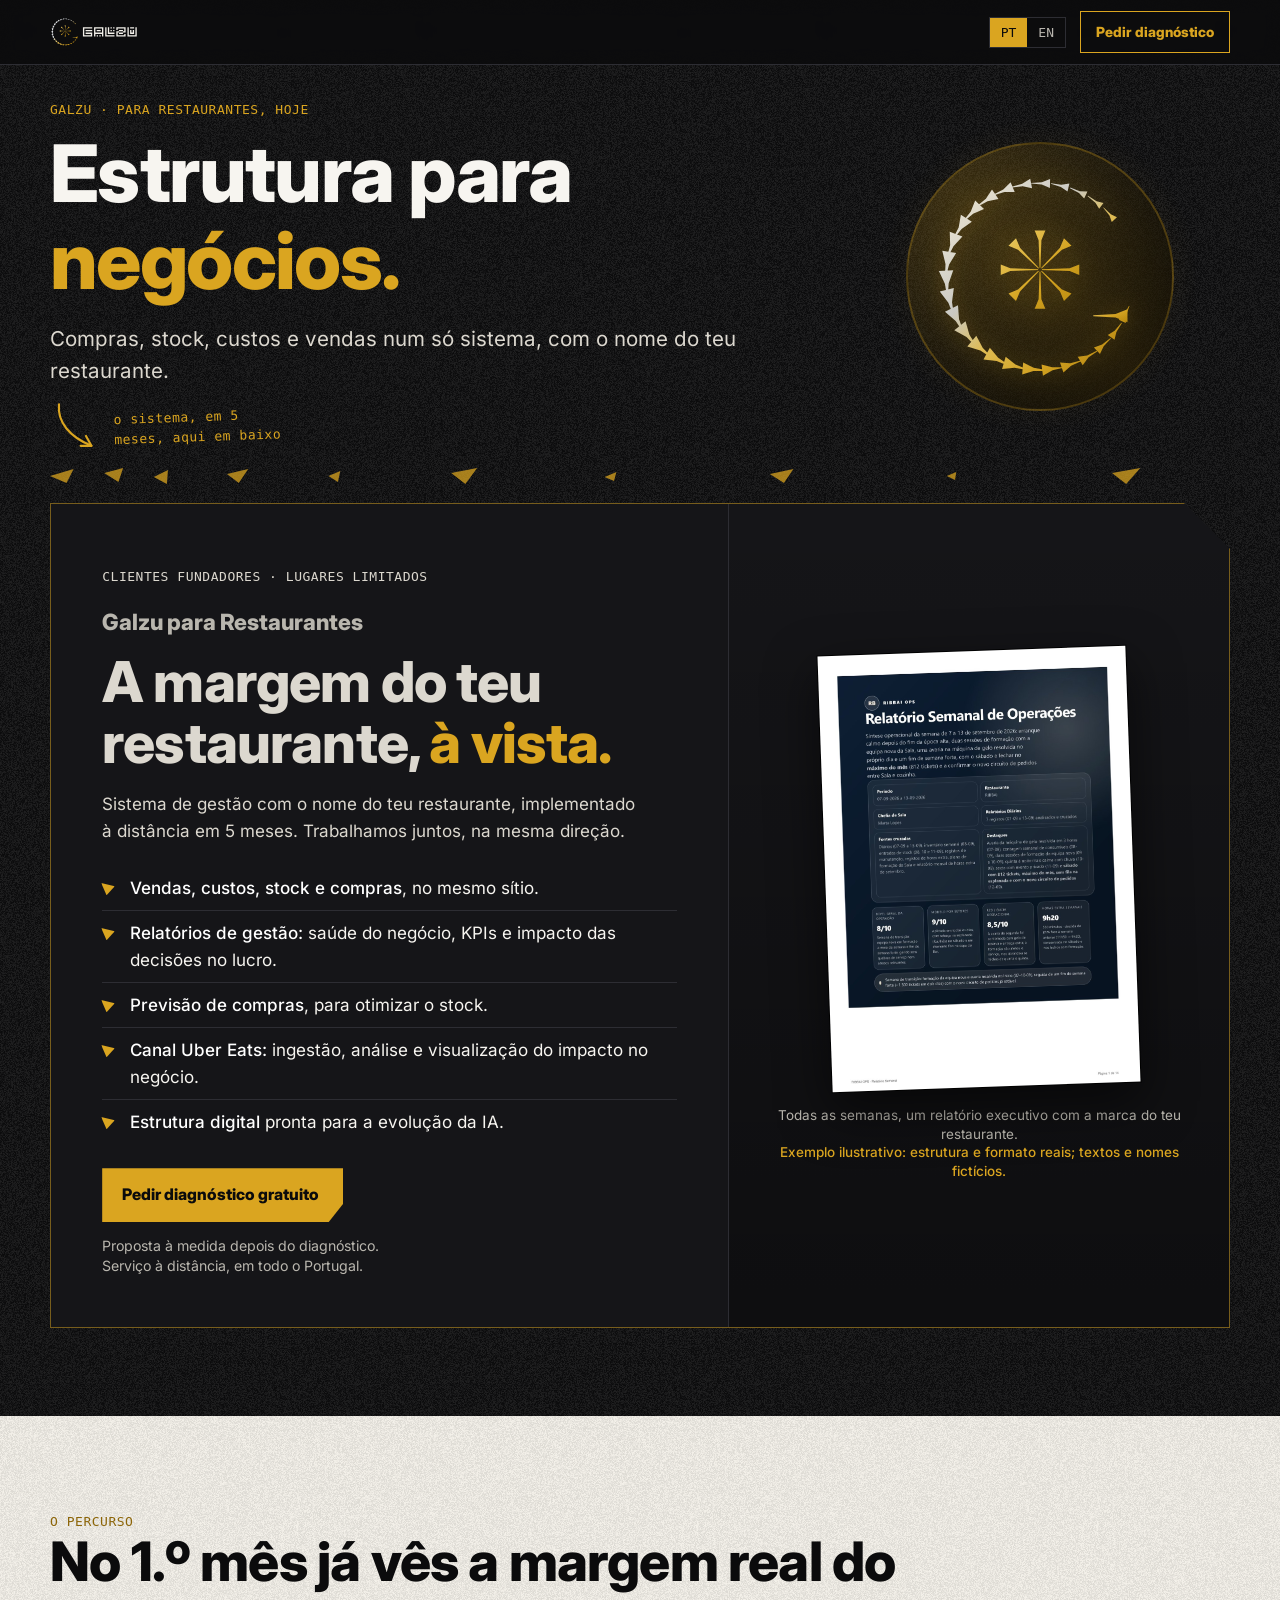
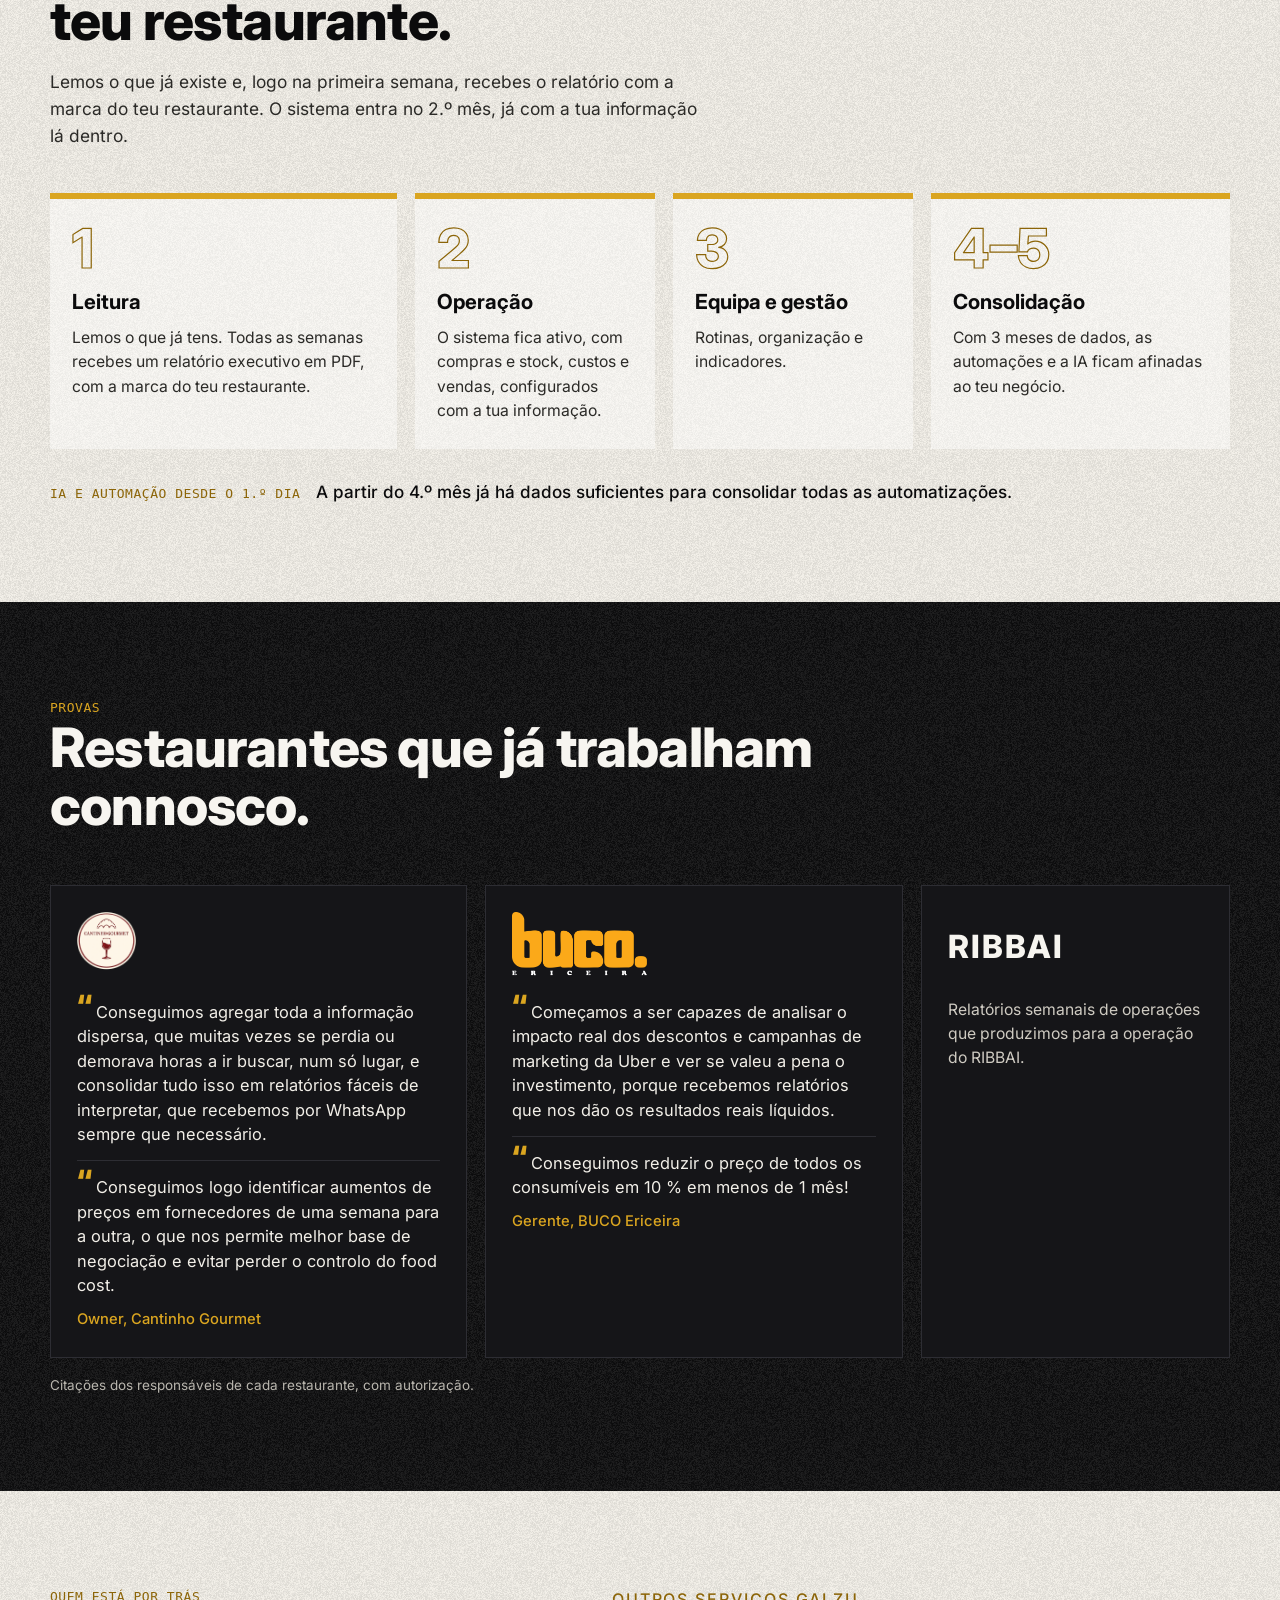
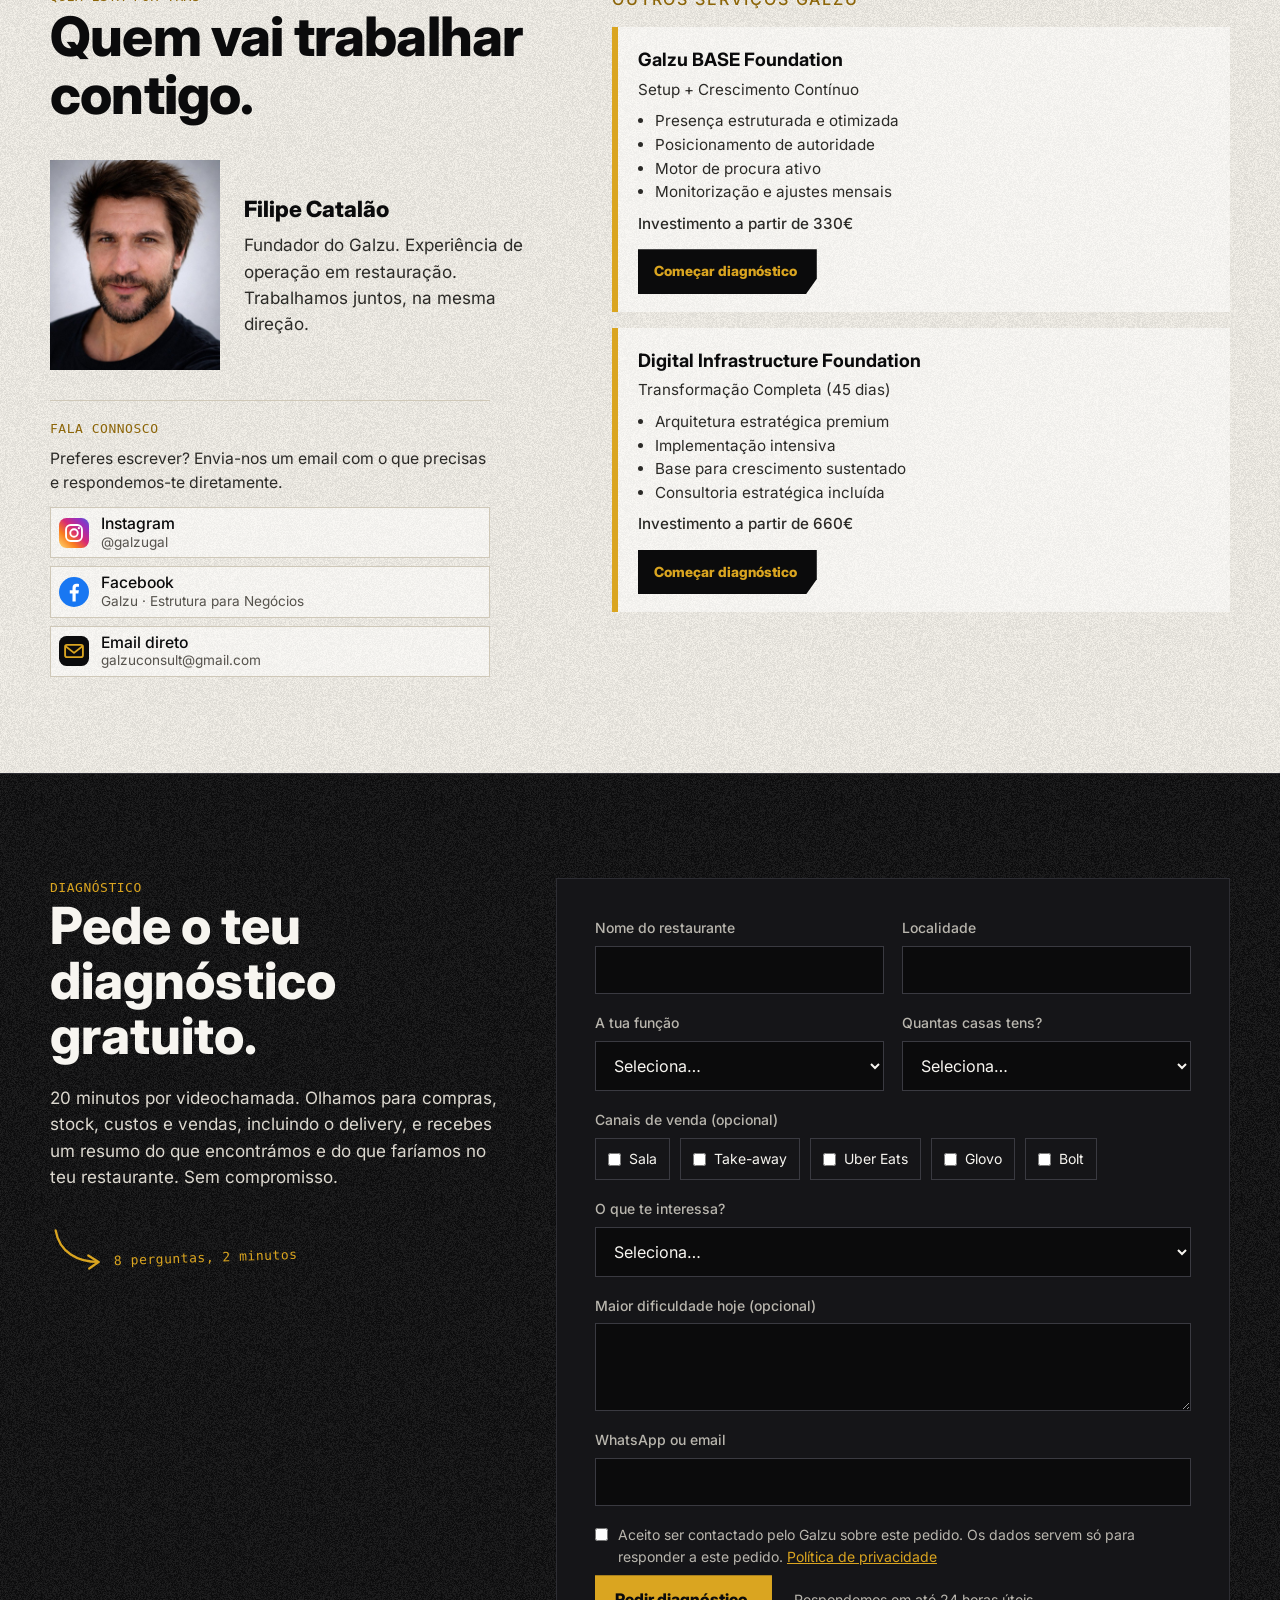
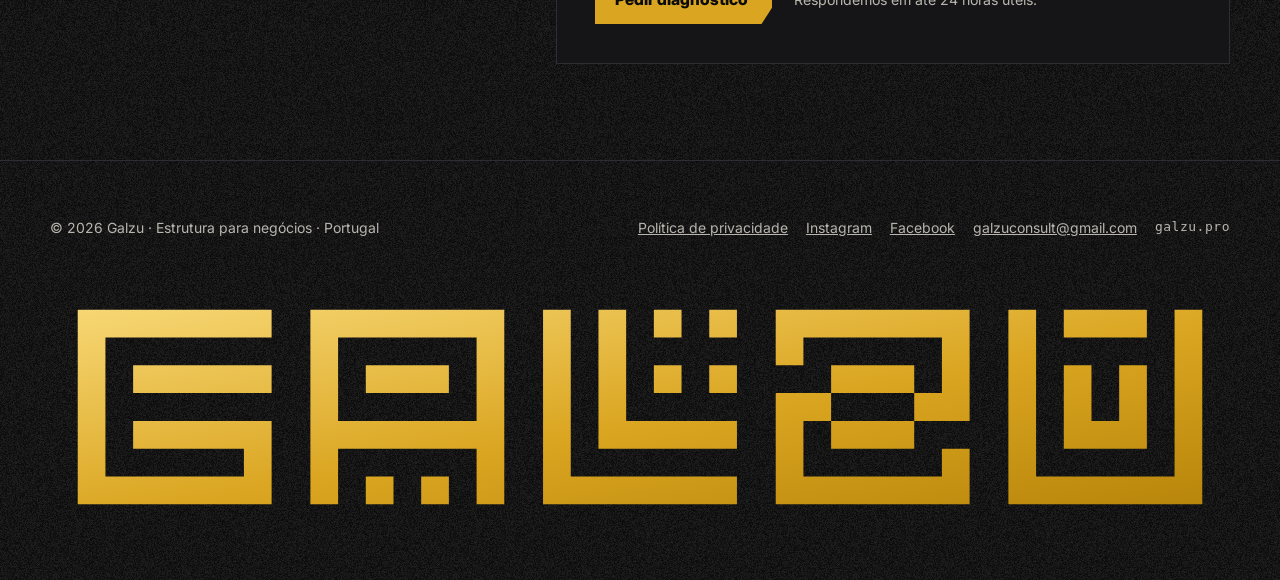
==== index.html @ 12a5f83e "Site: medicao Umami sem cookies e origem da visita no pedido" ====
<!DOCTYPE html>
<html lang="pt" data-type="software">
<head>
<meta charset="utf-8">
<meta name="viewport" content="width=device-width, initial-scale=1">
<meta name="page-type" content="software">
<meta name="site-kind" content="software">
<title>Galzu | Estrutura para negócios</title>
<meta name="description" content="Galzu para restaurantes: compras, stock, custos e vendas num só sistema, com o nome do teu restaurante. Implementado à distância, em todo o Portugal. Pede o diagnóstico gratuito.">
<link rel="canonical" href="https://galzu.pro">
<meta property="og:title" content="Galzu | Estrutura para negócios">
<meta property="og:description" content="A margem do teu restaurante, à vista. Diagnóstico gratuito de 20 minutos.">
<meta property="og:url" content="https://galzu.pro">
<meta name="theme-color" content="#0B0B0C">
<link rel="icon" href="assets/galzu-favicon.svg" type="image/svg+xml">
<style>
@font-face { font-family: 'Inter Display'; font-weight: 800; font-display: swap; src: url('assets/fonts/InterDisplay-ExtraBold.ttf'); }
@font-face { font-family: 'Inter Display'; font-weight: 700; font-display: swap; src: url('assets/fonts/InterDisplay-Bold.ttf'); }
@font-face { font-family: 'Inter'; font-weight: 400; font-display: swap; src: url('assets/fonts/Inter-Regular.ttf'); }
@font-face { font-family: 'Inter'; font-weight: 500; font-display: swap; src: url('assets/fonts/Inter-Medium.ttf'); }
:root {
  --ink: #0B0B0C; --ink2: #151518; --ink3: #1F1F23; --line: #2D2D33;
  --paper: #F4F1EA; --paper2: #EAE5D9;
  --gold: #DAA520; --gold-dark: #8C6508; --white: #F7F5F0; --grey: #B9B6AE; --grey-d: #55524C;
  --mono: 'DejaVu Sans Mono', Consolas, 'SFMono-Regular', Menlo, monospace;
  --wrap: min(1180px, calc(100% - 48px));
}
* { box-sizing: border-box; margin: 0; padding: 0; }
html { scroll-behavior: smooth; -webkit-text-size-adjust: 100%; }
body { font-family: 'Inter', system-ui, sans-serif; font-size: 17px; line-height: 1.55; background: var(--ink); color: var(--white); overflow-x: clip; }
h1, h2, h3, .disp { font-family: 'Inter Display', 'Inter', sans-serif; }
img { max-width: 100%; height: auto; display: block; }
a { color: inherit; }
.wrap { width: var(--wrap); margin-inline: auto; }
.mono { font-family: var(--mono); font-size: 13px; letter-spacing: .04em; }
.skip { position: absolute; left: -999px; top: 8px; background: var(--gold); color: var(--ink); padding: 8px 14px; z-index: 100; }
.skip:focus { left: 8px; }
:focus-visible { outline: 2px solid var(--gold); outline-offset: 3px; }

/* grão de papel: imagem própria, por cima de cada secção */
.dark { background: var(--ink); color: var(--white); position: relative; }
.paper { background: var(--paper); color: var(--ink); position: relative; }
.dark::after, .paper::after { content: ''; position: absolute; inset: 0; pointer-events: none; background-size: 400px 400px; z-index: 0; }
.dark::after { background-image: url('assets/grao_escuro.png'); }
.paper::after { background-image: url('assets/grao_claro.png'); }
.dark > *, .paper > * { position: relative; z-index: 1; }

/* cabeçalho */
.top { position: fixed; inset: 0 0 auto 0; z-index: 50; background: rgba(11,11,12,.86); backdrop-filter: blur(8px); border-bottom: 1px solid var(--line); }
.top .wrap { display: flex; align-items: center; justify-content: space-between; height: 64px; }
.top .brand img { height: 30px; width: auto; }
.nav { display: flex; align-items: center; gap: 14px; }
.lang { display: flex; border: 1px solid var(--line); }
.lang button { background: none; border: 0; color: var(--grey); font: 500 13px var(--mono); padding: 7px 11px; cursor: pointer; }
.lang button[aria-pressed="true"] { background: var(--gold); color: var(--ink); }
.btn { display: inline-block; text-decoration: none; font-family: 'Inter Display'; font-weight: 800; font-size: 16px; padding: 14px 24px 15px 20px; background: var(--gold); color: var(--ink); clip-path: polygon(0 0, 100% 0, 100% 66%, 94% 100%, 0 100%); border: 0; cursor: pointer; transition: transform .16s ease, background .16s ease; }
.btn:hover { transform: translateY(-2px); background: #E8B431; }
.btn:active { transform: translateY(1px); }
.btn.ghost { background: transparent; color: var(--gold); box-shadow: inset 0 0 0 1px var(--gold); clip-path: none; padding: 10px 16px; font-size: 14px; }
.btn.ghost:hover { background: var(--gold); color: var(--ink); }

/* hero */
.hero { padding: 100px 0 14px; overflow: visible; }
.hero .wrap { display: grid; grid-template-columns: 1fr minmax(260px, 380px); gap: 40px; align-items: center; }
.kick { color: var(--gold); text-transform: uppercase; }
h1 { font-weight: 800; font-size: clamp(2.7rem, 6.2vw, 5.4rem); line-height: 1.1; letter-spacing: -.02em; margin-top: 10px; padding-bottom: .16em; }
h1 em { font-style: normal; color: var(--gold); }
.lead { font-size: clamp(1.05rem, 1.6vw, 1.3rem); color: #DCD8CF; max-width: 34em; margin-top: 6px; }
.apont { display: flex; align-items: flex-end; gap: 10px; margin-top: 12px; color: var(--gold); }
.apont svg { width: 54px; height: 54px; flex: none; }
.apont .mono { transform: rotate(-2deg); max-width: 14em; padding-bottom: 6px; }

/* logótipo rotativo: mesma rotação, brilho e falha do original, com o logótipo oficial */
.logo-showcase { width: min(320px, 78vw); aspect-ratio: 1; margin-inline: auto; background: radial-gradient(circle, rgba(218,165,32,.16) 0%, transparent 70%); border-radius: 50%; display: grid; place-items: center; position: relative; animation: rotate 20s linear infinite; }
.logo-inner { width: 84%; aspect-ratio: 1; background: linear-gradient(135deg, rgba(218,165,32,.1), rgba(0,0,0,.8)); border-radius: 50%; display: grid; place-items: center; border: 2px solid rgba(218,165,32,.3); position: relative; overflow: hidden; }
.logo-inner::after { content: ''; position: absolute; inset: 0; background: linear-gradient(45deg, transparent, rgba(218,165,32,.12), transparent); border-radius: 50%; animation: flash 5s infinite; pointer-events: none; }
.logo-image { width: 86%; height: 86%; object-fit: contain; opacity: .95; mix-blend-mode: screen; animation: glitch 3.2s infinite; filter: drop-shadow(0 0 10px rgba(218,165,32,.3)); user-select: none; -webkit-user-drag: none; }
@keyframes rotate { to { transform: rotate(360deg); } }
@keyframes flash { 0%, 100% { opacity: 0; } 50% { opacity: 1; } }
@keyframes glitch {
  0%, 90%, 100% { opacity: 1; filter: drop-shadow(0 0 10px rgba(218,165,32,.3)); transform: translateX(0) scale(1); }
  91%, 92% { opacity: .8; filter: drop-shadow(0 0 20px rgba(218,165,32,.8)) hue-rotate(90deg); transform: translateX(2px) scale(1); }
  93%, 94% { opacity: .6; filter: drop-shadow(0 0 15px rgba(218,165,32,.6)) hue-rotate(180deg); transform: translateX(-2px) scale(1); }
  95% { opacity: 1; filter: drop-shadow(0 0 25px rgba(218,165,32,1)); transform: scale(1.05); }
}

/* cunhas: divisor desenhado por nós, com espaços irregulares */
.cunhas { display: block; width: var(--wrap); margin: 0 auto; height: 18px; color: var(--gold); }

/* card principal */
.principal { padding: 0 0 88px; }
.card-main { display: grid; grid-template-columns: 1.15fr .85fr; gap: 0; background: var(--ink2); border: 1px solid rgba(218,165,32,.5); clip-path: polygon(0 0, calc(100% - 46px) 0, 100% 46px, 100% 100%, 0 100%); transition: transform .2s ease; }
.card-main:hover { transform: translateY(-2px); }
.cm-text { padding: clamp(24px, 4vw, 56px); }
.tag { color: var(--gold); text-transform: uppercase; }
.card-main h2 { font-weight: 800; font-size: clamp(1.1rem, 2vw, 1.4rem); margin-top: 18px; color: var(--grey); }
.promessa { font-family: 'Inter Display'; font-weight: 800; font-size: clamp(2rem, 4.4vw, 3.6rem); line-height: 1.08; letter-spacing: -.015em; margin-top: 6px; padding-bottom: .1em; }
.promessa em { font-style: normal; color: var(--gold); }
.cm-text > p { color: #DCD8CF; margin-top: 12px; max-width: 32em; }
.lista { list-style: none; margin: 22px 0 6px; }
.lista li { position: relative; padding: 9px 0 9px 28px; border-bottom: 1px solid var(--line); }
.lista li:last-child { border-bottom: 0; }
.lista li::before { content: ''; position: absolute; left: 0; top: 16px; width: 13px; height: 13px; background: var(--gold); clip-path: polygon(0 0, 100% 40%, 28% 100%); transform: rotate(-8deg); }
.lista b { font-weight: 500; color: #fff; }
.cm-foot { margin-top: 24px; display: flex; flex-wrap: wrap; gap: 14px 24px; align-items: center; }
.cm-foot small { color: var(--grey); max-width: 22em; line-height: 1.4; }
.cm-visual { padding: clamp(24px, 3vw, 44px); background: linear-gradient(180deg, transparent, rgba(0,0,0,.35)); border-left: 1px solid var(--line); display: flex; flex-direction: column; justify-content: center; }
.relatorio { width: min(80%, 310px); margin-inline: auto; transform: rotate(-2deg); box-shadow: 0 18px 50px rgba(0,0,0,.55); border: 1px solid #000; transition: transform .25s ease; }
.relatorio:hover { transform: rotate(-1deg) scale(1.02); }
.aviso { color: var(--grey); font-size: 13.5px; line-height: 1.4; margin-top: 18px; text-align: center; }
.aviso strong { color: var(--gold); font-weight: 500; }

/* secções de cartões */
section.bloco { padding: 96px 0; }
h2.titulo { font-weight: 800; font-size: clamp(2rem, 4.4vw, 3.4rem); line-height: 1.08; letter-spacing: -.015em; padding-bottom: .1em; max-width: 16em; }
.etq { text-transform: uppercase; color: var(--gold-dark); }
.dark .etq { color: var(--gold); }
.intro { margin-top: 14px; max-width: 38em; font-size: 1.08rem; }
.paper .intro { color: #2B2A27; }

.passos { display: grid; grid-template-columns: 1.45fr 1fr 1fr 1.25fr; gap: 18px; margin-top: 44px; }
.passo { padding: 22px 22px 26px; border-top: 6px solid var(--gold); background: rgba(255,255,255,.45); transition: transform .2s ease; }
.passo:hover { transform: translateY(-2px); }
.passo .n { font-family: 'Inter Display'; font-weight: 800; font-size: 3.4rem; line-height: 1; color: transparent; -webkit-text-stroke: 1.2px var(--gold-dark); }
.passo h3 { font-weight: 700; font-size: 1.3rem; margin-top: 10px; }
.passo p { margin-top: 8px; font-size: .98rem; color: #2B2A27; }
.nota-ia { margin-top: 30px; display: flex; gap: 16px; align-items: baseline; font-weight: 500; }
.nota-ia .mono { color: var(--gold-dark); text-transform: uppercase; }

.provas { display: grid; grid-template-columns: 1.35fr 1.35fr 1fr; gap: 18px; margin-top: 44px; }
.prova { background: var(--ink2); border: 1px solid var(--line); padding: 26px; display: flex; flex-direction: column; transition: transform .2s ease; }
.prova:hover { transform: translateY(-2px); }
.prova .lg { height: 70px; display: flex; align-items: center; }
.prova .lg img { max-height: 70px; max-width: 200px; width: auto; }
.prova .lg .txt { font-family: 'Inter Display'; font-weight: 800; font-size: 2rem; letter-spacing: .06em; }
.prova blockquote { font-size: 1.02rem; line-height: 1.5; margin-top: 18px; color: #F2EFE8; }
.prova blockquote::before { content: '“'; color: var(--gold); font: 800 2rem 'Inter Display'; margin-right: 4px; line-height: 0; }
.prova blockquote + blockquote { margin-top: 14px; padding-top: 14px; border-top: 1px solid var(--line); }
.prova .quem { color: var(--gold); font-weight: 500; font-size: .92rem; margin-top: 10px; }
.prova p { color: #CFCBC2; margin-top: 16px; font-size: .98rem; }

.duplo { display: grid; grid-template-columns: .9fr 1.1fr; gap: 56px; align-items: start; }
.fundador { display: grid; grid-template-columns: 170px 1fr; gap: 24px; align-items: center; margin-top: 30px; }
.fundador img { width: 170px; height: 210px; object-fit: cover; object-position: 50% 20%; }
.fundador h3 { font-weight: 800; font-size: 1.4rem; }
.fundador p { margin-top: 6px; color: #2B2A27; }
.outros h3.sub { font-size: 1rem; text-transform: uppercase; letter-spacing: .12em; font-weight: 500; color: var(--gold-dark); font-family: 'Inter'; }
.pack { margin-top: 16px; background: rgba(255,255,255,.5); border-left: 6px solid var(--gold); padding: 18px 20px; transition: transform .2s ease; }
.pack:hover { transform: translateY(-2px); }
.pack h4 { font-family: 'Inter Display'; font-weight: 700; font-size: 1.15rem; }
.pack p { font-size: .95rem; color: #2B2A27; margin-top: 4px; }
.pack ul { margin: 8px 0 8px 1.1em; font-size: .95rem; color: #2B2A27; }
.pack .preco { font-weight: 500; font-size: .95rem; }
.pack-cta { margin-top: 14px; font-size: 14px; padding: 11px 20px 12px 16px; background: var(--ink); color: var(--gold); }
.pack-cta:hover { background: var(--gold); color: var(--ink); }

/* questionário: por baixo de todos os cards */
.diag { padding: 104px 0 96px; }
.diag .wrap { display: grid; grid-template-columns: .8fr 1.2fr; gap: 56px; }
.diag h2 { font-weight: 800; font-size: clamp(2rem, 4.2vw, 3.2rem); line-height: 1.08; padding-bottom: .1em; }
.diag .aside { color: #DCD8CF; margin-top: 16px; }
.diag .nota-mao { display: flex; align-items: flex-end; gap: 8px; margin-top: 34px; color: var(--gold); }
.diag .nota-mao svg { width: 56px; height: 48px; flex: none; }
.diag .nota-mao .mono { transform: rotate(-2deg); padding-bottom: 4px; }
form { background: var(--ink2); border: 1px solid var(--line); padding: clamp(20px, 3vw, 40px); }
.fg { display: grid; grid-template-columns: 1fr 1fr; gap: 18px; }
.f { display: flex; flex-direction: column; gap: 7px; }
.f.full { grid-column: 1 / -1; }
label, legend { font-size: 14px; color: var(--grey); font-weight: 500; }
input[type=text], input[type=email], input[type=tel], select, textarea { background: var(--ink); color: var(--white); border: 1px solid #3A3A41; padding: 13px 14px; font: 400 16px 'Inter', sans-serif; width: 100%; border-radius: 0; }
input:focus, select:focus, textarea:focus { border-color: var(--gold); outline: 2px solid rgba(218,165,32,.35); outline-offset: 1px; }
fieldset { border: 0; }
.chk { display: flex; flex-wrap: wrap; gap: 8px 10px; margin-top: 8px; }
.chk label { display: flex; align-items: center; gap: 8px; border: 1px solid #3A3A41; padding: 9px 12px; color: var(--white); font-weight: 400; cursor: pointer; }
.chk input { accent-color: var(--gold); }
.fg .consent { grid-column: 1 / -1; }
.consent { display: flex; gap: 10px; align-items: flex-start; font-size: 14px; color: var(--grey); font-weight: 400; }
.consent a { color: var(--gold); }
.consent input { margin-top: 4px; accent-color: var(--gold); }
.form-foot { display: flex; flex-wrap: wrap; align-items: center; gap: 14px 22px; margin-top: 8px; }
.form-foot small { color: var(--grey); }
.status { margin-top: 14px; padding: 12px 14px; border-left: 4px solid var(--gold); background: var(--ink); display: none; }
.status.on { display: block; }
.hidden { display: none !important; }


footer .links { display: flex; gap: 18px; flex-wrap: wrap; }
footer .links a { color: var(--grey); }
footer .links a:hover { color: var(--gold); }
@media (max-width: 960px) { .redes .grid { grid-template-columns: 1fr; } .rede { min-height: 0; } }


/* contactos sob o retrato */
.diag { border-top: 1px solid var(--line); }
.contactos { margin-top: 30px; padding-top: 18px; border-top: 1px solid #CFC8B8; max-width: 440px; }
.contactos .mono { color: var(--gold-dark); text-transform: uppercase; }
.contactos p.t { margin-top: 8px; font-size: .98rem; color: #2B2A27; }
.contactos ul { list-style: none; margin-top: 12px; display: grid; gap: 8px; }
.contactos a { display: flex; align-items: center; gap: 12px; text-decoration: none; color: var(--ink); padding: 7px 10px 7px 8px; border: 1px solid #CFC8B8; background: rgba(255,255,255,.5); transition: transform .16s ease, border-color .16s ease; }
.contactos a:hover { transform: translateY(-2px); border-color: var(--gold-dark); }
.contactos svg { width: 30px; height: 30px; flex: none; }
.contactos .l { font-weight: 500; font-size: .98rem; line-height: 1.2; }
.contactos .l small { display: block; font-weight: 400; color: var(--grey-d); font-size: .85rem; }

/* rodapé: o nome GALZU inteiro */
footer { padding: 56px 0 0; overflow: hidden; border-top: 1px solid var(--line); }
footer .wrap { display: flex; justify-content: space-between; gap: 24px; flex-wrap: wrap; color: var(--grey); font-size: 14px; }
.nome-corte { display: block; width: var(--wrap); max-width: 100%; margin: 44px auto 0; padding-bottom: 48px; }

/* entrada do herói, uma vez */
[data-enter] { opacity: 0; transform: translateY(14px); animation: enter .7s cubic-bezier(.2,.7,.2,1) forwards; }
[data-enter="2"] { animation-delay: .12s; } [data-enter="3"] { animation-delay: .24s; } [data-enter="4"] { animation-delay: .36s; }
@keyframes enter { to { opacity: 1; transform: none; } }
/* momento: o percurso desenha-se ao entrar no ecrã */
.passo.rev { opacity: 0; transform: translateY(18px); transition: opacity .6s ease, transform .6s cubic-bezier(.2,.7,.2,1); }
.passo.rev.in { opacity: 1; transform: none; }
.passo.rev.in:hover { transform: translateY(-2px); }

@media (max-width: 960px) {
  .hero .wrap, .card-main, .duplo, .diag .wrap { grid-template-columns: 1fr; }
  .hero .wrap { gap: 20px; }
  .logo-showcase { width: min(260px, 70vw); }
  .cm-visual { border-left: 0; border-top: 1px solid var(--line); }
  .passos, .provas { grid-template-columns: 1fr 1fr; }
  .diag .wrap { gap: 32px; }
}
@media (max-width: 600px) {
  :root { --wrap: calc(100% - 32px); }
  body { font-size: 16px; }
  .hero { padding-top: 104px; }
  .passos, .provas, .fg { grid-template-columns: 1fr; }
  .fundador { grid-template-columns: 110px 1fr; }
  .fundador img { width: 110px; height: 140px; }
  .top .brand img { height: 24px; }
  .nav .btn.ghost { display: none; }
  section.bloco { padding: 64px 0; }
  .card-main { clip-path: polygon(0 0, calc(100% - 30px) 0, 100% 30px, 100% 100%, 0 100%); }
}
@media (prefers-reduced-motion: reduce) {
  .logo-showcase, .logo-image, .logo-inner::after, [data-enter] { animation: none !important; }
  [data-enter], .passo.rev { opacity: 1; transform: none; transition: none; }
  html { scroll-behavior: auto; }
}
</style>
</head>
<body>
<a class="skip" href="#diagnostico" data-i18n="skip">Saltar para o pedido de diagnóstico</a>

<header class="top">
  <div class="wrap">
    <a class="brand" href="#topo" aria-label="Galzu"><img src="assets/galzu-assinatura-horizontal-dark.svg" alt="Galzu"></a>
    <nav class="nav" aria-label="Principal">
      <div class="lang" role="group" aria-label="Língua / Language">
        <button type="button" data-lang="pt" aria-pressed="true">PT</button>
        <button type="button" data-lang="en" aria-pressed="false">EN</button>
      </div>
      <a class="btn ghost" href="#diagnostico" data-i18n="cta_nav">Pedir diagnóstico</a>
    </nav>
  </div>
</header>

<main id="topo">
  <section class="hero dark" aria-labelledby="h1">
    <div class="wrap">
      <div>
        <p class="kick mono" data-enter="1" data-i18n="kick">Galzu · para restaurantes, hoje</p>
        <h1 id="h1" data-enter="2"><span data-i18n="h1a">Estrutura para</span> <em data-i18n="h1b">negócios.</em></h1>
        <p class="lead" data-enter="3" data-i18n="lead">Compras, stock, custos e vendas num só sistema, com o nome do teu restaurante.</p>
        <div class="apont" data-enter="4" aria-hidden="true">
          <svg viewBox="0 0 60 60" fill="none" stroke="currentColor" stroke-width="2.4" stroke-linecap="round" stroke-linejoin="round"><path d="M10 6 C 8 26, 22 42, 46 52"/><path d="M46 52 L 34 52 M46 52 L 40 41"/></svg>
          <span class="mono" data-i18n="apont">o sistema, em 5 meses, aqui em baixo</span>
        </div>
      </div>
      <div data-enter="3" class="logo-showcase" role="img" aria-label="Logótipo do Galzu">
        <div class="logo-inner"><img class="logo-image" src="assets/galzu-logo-dark.svg" alt="" width="320" height="320" decoding="async"></div>
      </div>
    </div>
  </section>

  <section class="principal dark" id="restaurantes" aria-labelledby="card-t">
    <svg class="cunhas" viewBox="0 0 1000 18" preserveAspectRatio="none" fill="currentColor" aria-hidden="true">
      <path d="M0 9 L 20 2 L 14 16Z M46 6 L 62 1 L 58 15Z M88 10 L 100 3 L 99 17Z M150 7 L 168 2 L 160 16Z M236 9 L 246 4 L 244 15Z M340 6 L 362 1 L 352 17Z M470 10 L 480 5 L 478 14Z M610 7 L 630 2 L 622 16Z M760 9 L 768 5 L 767 13Z M900 6 L 924 1 L 912 17Z" opacity=".75"/>
    </svg>
    <div class="wrap" style="margin-top:18px">
      <article class="card-main">
        <div class="cm-text">
          <p class="tag mono" data-i18n="tag">Clientes fundadores · lugares limitados</p>
          <h2 id="card-t" data-i18n="card_t">Galzu para Restaurantes</h2>
          <p class="promessa"><span data-i18n="prom_a">A margem do teu restaurante,</span> <em data-i18n="prom_b">à vista.</em></p>
          <p data-i18n="card_p">Sistema de gestão com o nome do teu restaurante, implementado à distância em 5 meses. Trabalhamos juntos, na mesma direção.</p>
          <ul class="lista">
            <li data-i18n="f1"><b>Vendas, custos, stock e compras</b>, no mesmo sítio.</li>
            <li data-i18n="f2"><b>Relatórios de gestão:</b> saúde do negócio, KPIs e impacto das decisões no lucro.</li>
            <li data-i18n="f3"><b>Previsão de compras</b>, para otimizar o stock.</li>
            <li data-i18n="f4"><b>Canal Uber Eats:</b> ingestão, análise e visualização do impacto no negócio.</li>
            <li data-i18n="f5"><b>Estrutura digital</b> pronta para a evolução da IA.</li>
          </ul>
          <div class="cm-foot">
            <a class="btn" href="#diagnostico" data-i18n="cta_main">Pedir diagnóstico gratuito</a>
            <small data-i18n="card_s">Proposta à medida depois do diagnóstico. Serviço à distância, em todo o Portugal.</small>
          </div>
        </div>
        <div class="cm-visual">
          <img class="relatorio" src="assets/ribbai-exemplo-p1.jpg" width="1000" height="1415" loading="lazy" alt="Primeira página de um relatório semanal de operações, exemplo ilustrativo">
          <p class="aviso"><span data-i18n="rel_l">Todas as semanas, um relatório executivo com a marca do teu restaurante.</span><br><strong data-i18n="rel_av">Exemplo ilustrativo: estrutura e formato reais; textos e nomes fictícios.</strong></p>
        </div>
      </article>
    </div>
  </section>

  <section class="bloco paper" id="percurso" aria-labelledby="perc-t">
    <div class="wrap">
      <p class="etq mono" data-i18n="perc_e">O percurso</p>
      <h2 class="titulo" id="perc-t" data-i18n="perc_t">No 1.º mês já vês a margem real do teu restaurante.</h2>
      <p class="intro" data-i18n="perc_i">Lemos o que já existe e, logo na primeira semana, recebes o relatório com a marca do teu restaurante. O sistema entra no 2.º mês, já com a tua informação lá dentro.</p>
      <div class="passos">
        <div class="passo rev"><div class="n">1</div><h3 data-i18n="p1t">Leitura</h3><p data-i18n="p1">Lemos o que já tens. Todas as semanas recebes um relatório executivo em PDF, com a marca do teu restaurante.</p></div>
        <div class="passo rev"><div class="n">2</div><h3 data-i18n="p2t">Operação</h3><p data-i18n="p2">O sistema fica ativo, com compras e stock, custos e vendas, configurados com a tua informação.</p></div>
        <div class="passo rev"><div class="n">3</div><h3 data-i18n="p3t">Equipa e gestão</h3><p data-i18n="p3">Rotinas, organização e indicadores.</p></div>
        <div class="passo rev"><div class="n">4–5</div><h3 data-i18n="p4t">Consolidação</h3><p data-i18n="p4">Com 3 meses de dados, as automações e a IA ficam afinadas ao teu negócio.</p></div>
      </div>
      <p class="nota-ia"><span class="mono" data-i18n="ia_l">IA e automação desde o 1.º dia</span><span data-i18n="ia_t">A partir do 4.º mês já há dados suficientes para consolidar todas as automatizações.</span></p>
    </div>
  </section>

  <section class="bloco dark" id="provas" aria-labelledby="prov-t">
    <div class="wrap">
      <p class="etq mono" data-i18n="prov_e">Provas</p>
      <h2 class="titulo" id="prov-t" data-i18n="prov_t">Restaurantes que já trabalham connosco.</h2>
      <div class="provas">
        <article class="prova">
          <div class="lg"><img src="assets/cantinho-logo.png" alt="Cantinho Gourmet" width="70" height="70"></div>
          <blockquote data-i18n="q_a">Conseguimos agregar toda a informação dispersa, que muitas vezes se perdia ou demorava horas a ir buscar, num só lugar, e consolidar tudo isso em relatórios fáceis de interpretar, que recebemos por WhatsApp sempre que necessário.</blockquote>
          <blockquote data-i18n="q_b">Conseguimos logo identificar aumentos de preços em fornecedores de uma semana para a outra, o que nos permite melhor base de negociação e evitar perder o controlo do food cost.</blockquote>
          <p class="quem">Owner, Cantinho Gourmet</p>
        </article>
        <article class="prova">
          <div class="lg"><img src="assets/buco-logo.png" alt="BUCO Ericeira" width="130" height="68"></div>
          <blockquote data-i18n="q_d">Começamos a ser capazes de analisar o impacto real dos descontos e campanhas de marketing da Uber e ver se valeu a pena o investimento, porque recebemos relatórios que nos dão os resultados reais líquidos.</blockquote>
          <blockquote data-i18n="q_c">Conseguimos reduzir o preço de todos os consumíveis em 10 % em menos de 1 mês!</blockquote>
          <p class="quem">Gerente, BUCO Ericeira</p>
        </article>
        <article class="prova">
          <div class="lg"><span class="txt">RIBBAI</span></div>
          <p data-i18n="rib">Relatórios semanais de operações que produzimos para a operação do RIBBAI.</p>
        </article>
      </div>
      <p class="aviso" style="text-align:left;margin-top:18px" data-i18n="q_nota">Citações dos responsáveis de cada restaurante, com autorização.</p>
    </div>
  </section>

  <section class="bloco paper" aria-labelledby="quem-t">
    <div class="wrap duplo">
      <div>
        <p class="etq mono" data-i18n="quem_e">Quem está por trás</p>
        <h2 class="titulo" id="quem-t" data-i18n="quem_t">Quem vai trabalhar contigo.</h2>
        <div class="fundador">
          <img src="assets/filipe.jpg" width="170" height="210" loading="lazy" alt="Filipe Catalão, fundador do Galzu">
          <div><h3>Filipe Catalão</h3><p data-i18n="quem_p">Fundador do Galzu. Experiência de operação em restauração. Trabalhamos juntos, na mesma direção.</p></div>
        </div>
        <div class="contactos">
          <p class="mono" data-i18n="r_e">Fala connosco</p>
          <p class="t" data-i18n="r_emp">Preferes escrever? Envia-nos um email com o que precisas e respondemos-te diretamente.</p>
          <ul>
            <li><a href="https://www.instagram.com/galzugal/" target="_blank" rel="noopener" aria-label="Instagram do Galzu"><svg viewBox="0 0 32 32" aria-hidden="true"><defs><linearGradient id="igg" x1="0" y1="1" x2="1" y2="0"><stop offset="0" stop-color="#FEDA75"/><stop offset=".3" stop-color="#FA7E1E"/><stop offset=".55" stop-color="#D62976"/><stop offset=".8" stop-color="#962FBF"/><stop offset="1" stop-color="#4F5BD5"/></linearGradient></defs><rect width="32" height="32" rx="8" fill="url(#igg)"/><rect x="7.5" y="7.5" width="17" height="17" rx="5" fill="none" stroke="#fff" stroke-width="2"/><circle cx="16" cy="16" r="4" fill="none" stroke="#fff" stroke-width="2"/><circle cx="21.2" cy="10.8" r="1.2" fill="#fff"/></svg><span class="l">Instagram<small>@galzugal</small></span></a></li>
            <li><a href="https://www.facebook.com/profile.php?id=371002979592148" target="_blank" rel="noopener" aria-label="Página do Galzu no Facebook"><svg viewBox="0 0 32 32" aria-hidden="true"><circle cx="16" cy="16" r="16" fill="#1877F2"/><path d="M17.8 26v-8.4h2.9l.5-3.4h-3.4v-2.1c0-1 .4-1.7 1.8-1.7h1.7V7.4c-.3 0-1.4-.2-2.6-.2-2.6 0-4.3 1.6-4.3 4.4v2.6h-2.9v3.4h2.9V26h3.4z" fill="#fff"/></svg><span class="l">Facebook<small>Galzu · Estrutura para Negócios</small></span></a></li>
            <li><a href="mailto:galzuconsult@gmail.com?subject=Pedido%20para%20o%20Galzu"><svg viewBox="0 0 32 32" aria-hidden="true"><rect width="32" height="32" rx="8" fill="#0B0B0C"/><rect x="6.5" y="9.5" width="19" height="13" rx="2" fill="none" stroke="#DAA520" stroke-width="2"/><path d="M7 11l9 7 9-7" fill="none" stroke="#DAA520" stroke-width="2" stroke-linejoin="round"/></svg><span class="l" data-i18n="r_em">Email direto<small>galzuconsult@gmail.com</small></span></a></li>
          </ul>
        </div>
      </div>
      <div class="outros">
        <h3 class="sub" data-i18n="out_l">Outros serviços Galzu</h3>
        <div class="pack"><h4>Galzu BASE Foundation</h4><p data-i18n="b1d">Setup + Crescimento Contínuo</p>
          <ul><li data-i18n="b1f1">Presença estruturada e otimizada</li><li data-i18n="b1f2">Posicionamento de autoridade</li><li data-i18n="b1f3">Motor de procura ativo</li><li data-i18n="b1f4">Monitorização e ajustes mensais</li></ul>
          <p class="preco" data-i18n="b1p">Investimento a partir de 330€</p>
          <a class="btn pack-cta" href="#diagnostico" data-i18n="cta_pack">Começar diagnóstico</a></div>
        <div class="pack"><h4>Digital Infrastructure Foundation</h4><p data-i18n="b2d">Transformação Completa (45 dias)</p>
          <ul><li data-i18n="b2f1">Arquitetura estratégica premium</li><li data-i18n="b2f2">Implementação intensiva</li><li data-i18n="b2f3">Base para crescimento sustentado</li><li data-i18n="b2f4">Consultoria estratégica incluída</li></ul>
          <p class="preco" data-i18n="b2p">Investimento a partir de 660€</p>
          <a class="btn pack-cta" href="#diagnostico" data-i18n="cta_pack">Começar diagnóstico</a></div>
      </div>
    </div>
  </section>


  <section class="diag dark" id="diagnostico" aria-labelledby="diag-t">
    <div class="wrap">
      <div>
        <p class="etq mono" data-i18n="d_e">Diagnóstico</p>
        <h2 id="diag-t" data-i18n="d_t">Pede o teu diagnóstico gratuito.</h2>
        <p class="aside" data-i18n="d_p">20 minutos por videochamada. Olhamos para compras, stock, custos e vendas, incluindo o delivery, e recebes um resumo do que encontrámos e do que faríamos no teu restaurante. Sem compromisso.</p>
        <div class="nota-mao" aria-hidden="true">
          <svg viewBox="0 0 60 50" fill="none" stroke="currentColor" stroke-width="2.4" stroke-linecap="round" stroke-linejoin="round"><path d="M6 6 C 10 30, 30 40, 52 40"/><path d="M52 40 L 41 33 M52 40 L 42 47"/></svg>
          <span class="mono" data-i18n="d_mao">8 perguntas, 2 minutos</span>
        </div>
      </div>
      <form id="form" novalidate>
        <input type="checkbox" name="botcheck" class="hidden" tabindex="-1" autocomplete="off">
        <div class="fg">
          <div class="f"><label for="restaurante" data-i18n="l_nome">Nome do restaurante</label><input type="text" id="restaurante" name="restaurante" required autocomplete="organization"></div>
          <div class="f"><label for="local" data-i18n="l_local">Localidade</label><input type="text" id="local" name="localidade" required autocomplete="address-level2"></div>
          <div class="f"><label for="funcao" data-i18n="l_funcao">A tua função</label>
            <select id="funcao" name="funcao" required><option value="" data-i18n="sel">Seleciona…</option><option value="dono" data-i18n="fn1">Dono</option><option value="gerente" data-i18n="fn2">Gerente</option><option value="outro" data-i18n="fn3">Outro</option></select></div>
          <div class="f"><label for="unid" data-i18n="l_unid">Quantas casas tens?</label>
            <select id="unid" name="unidades" required><option value="" data-i18n="sel">Seleciona…</option><option value="1">1</option><option value="2-3">2–3</option><option value="4+">4+</option></select></div>
          <fieldset class="f full"><legend data-i18n="l_canais">Canais de venda (opcional)</legend>
            <div class="chk"><label><input type="checkbox" name="canais" value="sala"> <span data-i18n="c1">Sala</span></label><label><input type="checkbox" name="canais" value="take-away"> Take-away</label><label><input type="checkbox" name="canais" value="uber"> Uber Eats</label><label><input type="checkbox" name="canais" value="glovo"> Glovo</label><label><input type="checkbox" name="canais" value="bolt"> Bolt</label></div></fieldset>
          <div class="f full"><label for="interesse" data-i18n="l_int">O que te interessa?</label>
            <select id="interesse" name="interesse" required><option value="" data-i18n="sel">Seleciona…</option><option value="sistema" data-i18n="i1">Sistema de gestão</option><option value="delivery" data-i18n="i2">Só um relatório do delivery</option></select></div>
          <div class="f full"><label for="dif" data-i18n="l_dif">Maior dificuldade hoje (opcional)</label><textarea id="dif" name="dificuldade" rows="3"></textarea></div>
          <div class="f full"><label for="contacto" data-i18n="l_cont">WhatsApp ou email</label><input type="text" id="contacto" name="contacto" required autocomplete="tel"></div>
          <label class="consent"><input type="checkbox" id="consent" required><span><span data-i18n="l_cons">Aceito ser contactado pelo Galzu sobre este pedido. Os dados servem só para responder a este pedido.</span> <a href="privacidade.html" target="_blank" rel="noopener" data-i18n="l_priv">Política de privacidade</a></span></label>
        </div>
        <div class="form-foot"><button class="btn" type="submit" id="enviar" data-i18n="enviar">Pedir diagnóstico</button><small data-i18n="resp">Respondemos em até 24 horas úteis.</small></div>
        <div class="status" id="status" role="status" aria-live="polite"></div>
      </form>
    </div>
  </section>
</main>

<footer class="dark">
  <div class="wrap"><span>© 2026 Galzu · <span data-i18n="rod">Estrutura para negócios · Portugal</span></span><span class="links"><a href="privacidade.html" data-i18n="l_priv">Política de privacidade</a><a href="https://www.instagram.com/galzugal/" target="_blank" rel="noopener">Instagram</a><a href="https://www.facebook.com/profile.php?id=371002979592148" target="_blank" rel="noopener">Facebook</a><a href="mailto:galzuconsult@gmail.com">galzuconsult@gmail.com</a><span class="mono">galzu.pro</span></span></div>
  <img class="nome-corte" src="assets/galzu-wordmark-gold.svg" alt="" aria-hidden="true">
</footer>

<script>
(function () {
  var EN = {
    skip: 'Skip to the diagnosis request', cta_nav: 'Book a diagnosis', kick: 'Galzu · for restaurants, today',
    h1a: 'Structure for', h1b: 'businesses.', lead: 'Purchases, stock, costs and sales in one system, under your restaurant’s own name.',
    apont: 'the system, in 5 months, just below',
    tag: 'Founding clients · limited places', card_t: 'Galzu for Restaurants',
    prom_a: 'Your restaurant’s margin,', prom_b: 'in plain sight.',
    card_p: 'A management system under your restaurant’s own name, implemented remotely over 5 months. We work together, in the same direction.',
    f1: '<b>Sales, costs, stock and purchases</b>, in one place.', f2: '<b>Management reports:</b> business health, KPIs and the profit impact of decisions.',
    f3: '<b>Purchase forecasting</b>, to optimise stock.', f4: '<b>Uber Eats channel:</b> ingestion, analysis and visualisation of its impact on the business.',
    f5: '<b>A digital structure</b> ready for the evolution of AI.',
    cta_main: 'Book a free diagnosis', card_s: 'Tailored proposal after the diagnosis. Remote service, across Portugal.',
    rel_l: 'Every week, an executive report with your restaurant’s brand.', rel_av: 'Illustrative example: real structure and format; fictitious text and names.',
    perc_e: 'The path', perc_t: 'In month 1 you already see your restaurant’s real margin.', perc_i: 'We read what already exists and, in the first week, you get the report with your restaurant’s brand. The system arrives in month 2, with your information already inside.',
    p1t: 'Reading', p1: 'We read what you already have. Every week you get an executive PDF report with your restaurant’s brand.',
    p2t: 'Operation', p2: 'The system goes live, with purchases and stock, costs and sales, set up with your information.',
    p3t: 'Team & management', p3: 'Routines, organisation and indicators.', p4t: 'Consolidation', p4: 'With 3 months of data, automations and AI are fine-tuned to your business.',
    ia_l: 'AI and automation from day one', ia_t: 'From month 4 there is enough data to consolidate every automation.',
    prov_e: 'Proof', prov_t: 'Restaurants already working with us.',
    q_a: 'We managed to bring all the scattered information, which was often lost or took hours to find, into one place, and consolidate it into easy-to-read reports that we receive on WhatsApp whenever we need them.',
    q_b: 'We could immediately spot supplier price rises from one week to the next, which gives us a better basis for negotiation and keeps us from losing control of food cost. (in Portuguese in the original)',
    q_d: 'We are starting to be able to analyse the real impact of Uber discounts and marketing campaigns and see whether the investment paid off, because we receive reports with the real net results. (in Portuguese in the original)',
    q_c: 'We cut the price of all consumables by 10% in under a month! (in Portuguese in the original)',
    rib: 'Weekly operations reports that we produce for RIBBAI’s operation.', q_nota: 'Quotes from each restaurant’s managers, with permission.',
    quem_e: 'Who is behind it', quem_t: 'Who will work with you.', quem_p: 'Founder of Galzu. Hands-on restaurant operations experience. We work together, in the same direction.',
    out_l: 'Other Galzu services', b1d: 'Setup + Continuous Growth', b1f1: 'Structured, optimised presence', b1f2: 'Authority positioning', b1f3: 'Active demand engine', b1f4: 'Monthly monitoring and adjustments', b1p: 'Investment from €330',
    b2d: 'Complete Transformation (45 days)', b2f1: 'Premium strategic architecture', b2f2: 'Intensive implementation', b2f3: 'Foundation for sustained growth', b2f4: 'Strategic consulting included', b2p: 'Investment from €660',
    d_e: 'Diagnosis', d_t: 'Book your free diagnosis.', d_p: '20 minutes by video call. We look at purchases, stock, costs and sales, including delivery, and you get a summary of what we found and what we would do in your restaurant. No commitment.',
    d_mao: '8 questions, 2 minutes', l_nome: 'Restaurant name', l_local: 'Town', l_funcao: 'Your role', sel: 'Select…', fn1: 'Owner', fn2: 'Manager', fn3: 'Other',
    l_unid: 'How many venues?', l_canais: 'Sales channels (optional)', c1: 'Dine-in', l_int: 'What are you interested in?', i1: 'Management system', i2: 'Just a delivery report',
    l_dif: 'Biggest difficulty today (optional)', l_cont: 'WhatsApp or email', l_cons: 'I agree to be contacted by Galzu about this request. The data is used only to answer this request.',
    enviar: 'Book a diagnosis', l_priv: 'Privacy policy', r_e: 'Talk to us', r_t: 'Follow Galzu or write to us.', r_ig: 'See Galzu on Instagram', r_fb: 'See the Galzu page', r_em: 'Direct email<small>galzuconsult@gmail.com</small>', r_emp: 'Prefer to write? Email us what you need and we will reply to you directly.', r_ema: 'Write an email', cta_pack: 'Start the diagnosis', resp: 'We reply within 24 working hours.', rod: 'Structure for businesses · Portugal'
  };
  var els = [].slice.call(document.querySelectorAll('[data-i18n]'));
  els.forEach(function (e) { e.setAttribute('data-pt', e.innerHTML); });
  function setLang(l) {
    els.forEach(function (e) { var k = e.getAttribute('data-i18n'); e.innerHTML = (l === 'en' && EN[k] !== undefined) ? EN[k] : e.getAttribute('data-pt'); });
    document.documentElement.lang = l;
    [].forEach.call(document.querySelectorAll('.lang button'), function (b) { b.setAttribute('aria-pressed', String(b.dataset.lang === l)); });
    document.title = l === 'en' ? 'Galzu | Structure for businesses' : 'Galzu | Estrutura para negócios';
    try { localStorage.setItem('galzu-lang', l); } catch (x) {}
  }
  [].forEach.call(document.querySelectorAll('.lang button'), function (b) { b.addEventListener('click', function () { setLang(b.dataset.lang); }); });
  try { var s = localStorage.getItem('galzu-lang'); if (s === 'en') setLang('en'); } catch (x) {}

  // o percurso entra uma vez, quando aparece
  var rev = [].slice.call(document.querySelectorAll('.passo.rev'));
  if ('IntersectionObserver' in window && !matchMedia('(prefers-reduced-motion: reduce)').matches) {
    var io = new IntersectionObserver(function (en) { en.forEach(function (x) { if (x.isIntersecting) { var i = rev.indexOf(x.target); x.target.style.transitionDelay = (i * 90) + 'ms'; x.target.classList.add('in'); io.unobserve(x.target); } }); }, { threshold: .25 });
    rev.forEach(function (r) { io.observe(r); });
  } else { rev.forEach(function (r) { r.classList.add('in'); }); }

  // medição: Umami (sem cookies). Sem UMAMI_ID não carrega nada. Eventos e UTM: medicao/PLANO_MEDICAO.md
  var UMAMI_ID = '4956f3eb-0750-4e2a-9772-d872b0e5483f';
  function track(n, d) { try { if (window.umami && typeof window.umami.track === 'function') window.umami.track(n, d || {}); } catch (x) {} }
  if (UMAMI_ID) {
    var um = document.createElement('script');
    um.defer = true; um.src = 'https://cloud.umami.is/script.js';
    um.setAttribute('data-website-id', UMAMI_ID);
    um.setAttribute('data-domains', 'galzu.pro,www.galzu.pro');
    um.setAttribute('data-do-not-track', 'true');
    document.head.appendChild(um);
  }
  // origem da visita (1.º contacto da sessão): vai no pedido de diagnóstico e fica só no separador
  function origem() {
    var o = null;
    try { o = JSON.parse(sessionStorage.getItem('galzu-origem') || 'null'); } catch (x) {}
    if (o) return o;
    var q = new URLSearchParams(location.search), ref = '';
    try { ref = document.referrer ? new URL(document.referrer).hostname : ''; } catch (x) {}
    o = { utm_source: q.get('utm_source') || '', utm_medium: q.get('utm_medium') || '', utm_campaign: q.get('utm_campaign') || '',
          utm_content: q.get('utm_content') || '', utm_term: q.get('utm_term') || '', clique_anuncio: q.get('fbclid') ? 'sim' : '',
          entrada: location.pathname, referrer: ref === location.hostname ? '' : ref };
    try { sessionStorage.setItem('galzu-origem', JSON.stringify(o)); } catch (x) {}
    return o;
  }
  var ORIGEM = origem();
  document.addEventListener('click', function (ev) {
    var a = ev.target && ev.target.closest ? ev.target.closest('a, button') : null;
    if (!a) return;
    if (a.dataset && a.dataset.lang) { track('lingua', { idioma: a.dataset.lang }); return; }
    var h = a.getAttribute('href') || '';
    if (h === '#diagnostico') {
      track('cta_pedir_diagnostico', { posicao: a.classList.contains('skip') ? 'saltar' : a.closest('header') ? 'topo' : a.classList.contains('pack-cta') ? 'pacote' : a.closest('.card-main') ? 'card_principal' : 'outro' });
    } else if (h.indexOf('instagram.com') > -1) { track('contacto_clique', { canal: 'instagram' }); }
    else if (h.indexOf('facebook.com') > -1) { track('contacto_clique', { canal: 'facebook' }); }
    else if (h.indexOf('mailto:') === 0) { track('contacto_clique', { canal: 'email' }); }
    else if (h.indexOf('privacidade.html') > -1) { track('privacidade_aberta'); }
  });
  var dg = document.getElementById('diagnostico');
  if (dg && 'IntersectionObserver' in window) {
    var vo = new IntersectionObserver(function (en) { if (en[0].isIntersecting) { track('ver_formulario'); vo.disconnect(); } }, { threshold: .15 });
    vo.observe(dg);
  }

  // formulário: envia para o Web3Forms quando WEB3FORMS_KEY existe; sem chave, é só pré-visualização
  var form = document.getElementById('form'), st = document.getElementById('status'), btn = document.getElementById('enviar');
  var WEB3FORMS_KEY = '89fd7cd4-eab7-43d0-8bdd-4a0d3c5311d6';
  function en() { return document.documentElement.lang === 'en'; }
  var iniciou = false;
  form.addEventListener('focusin', function () { if (!iniciou) { iniciou = true; track('form_inicio'); } });
  function say(pt, e, ok) { st.className = 'status on'; st.style.borderLeftColor = ok === false ? '#C0392B' : ''; st.textContent = en() ? e : pt; }
  form.addEventListener('submit', function (ev) {
    ev.preventDefault();
    var bad = [].filter.call(form.querySelectorAll('[required]'), function (f) { return f.type === 'checkbox' ? !f.checked : !f.value.trim(); });
    if (bad.length) { track('form_erro', { tipo: 'campos_em_falta' }); say('Preenche os campos obrigatórios.', 'Please fill in the required fields.', false); bad[0].focus(); return; }
    if (form.botcheck && form.botcheck.checked) return;
    if (!WEB3FORMS_KEY) { say('Pré-visualização: nada foi enviado. Em produção, liga-se ao formulário de contacto.', 'Preview: nothing was sent. In production this connects to the contact form.'); return; }
    var canais = [].map.call(form.querySelectorAll('input[name=canais]:checked'), function (c) { return c.value; }).join(', ');
    var data = {
      access_key: WEB3FORMS_KEY,
      subject: 'Diagnóstico Galzu - ' + form.restaurante.value.trim() + ' - ' + form.interesse.value + (ORIGEM.utm_source ? ' [' + ORIGEM.utm_source + ']' : ''),
      from_name: form.restaurante.value.trim(),
      Restaurante: form.restaurante.value.trim(), Localidade: form.localidade.value.trim(), Funcao: form.funcao.value,
      Unidades: form.unidades.value, Canais: canais || '-', Interesse: form.interesse.value,
      Maior_dificuldade: form.dificuldade.value.trim() || '-', Contacto: form.contacto.value.trim(),
      Consentimento: 'sim', Lingua: document.documentElement.lang,
      utm_source: ORIGEM.utm_source, utm_medium: ORIGEM.utm_medium, utm_campaign: ORIGEM.utm_campaign,
      utm_content: ORIGEM.utm_content, utm_term: ORIGEM.utm_term, Clique_anuncio: ORIGEM.clique_anuncio,
      Pagina_entrada: ORIGEM.entrada, Referrer: ORIGEM.referrer,
      Dispositivo: matchMedia('(max-width: 768px)').matches ? 'telemovel' : 'computador'
    };
    if (/@/.test(data.Contacto)) data.email = data.Contacto;
    btn.disabled = true; say('A enviar…', 'Sending…');
    function falha() { track('form_falha'); btn.disabled = false; say('Não foi possível enviar. Tenta de novo ou escreve para galzuconsult@gmail.com.', 'Could not send. Try again or write to galzuconsult@gmail.com.', false); }
    fetch('https://api.web3forms.com/submit', { method: 'POST', headers: { 'Content-Type': 'application/json', 'Accept': 'application/json' }, body: JSON.stringify(data) })
      .then(function (r) { return r.json(); })
      .then(function (j) {
        if (j && j.success) { track('form_enviado', { interesse: data.Interesse, idioma: data.Lingua }); form.reset(); btn.disabled = false; say('Pedido recebido. Respondemos em até 24 horas úteis.', 'Request received. We reply within 24 working hours.'); }
        else { falha(); }
      })
      .catch(falha);
  });
})();
</script>
</body>
</html>
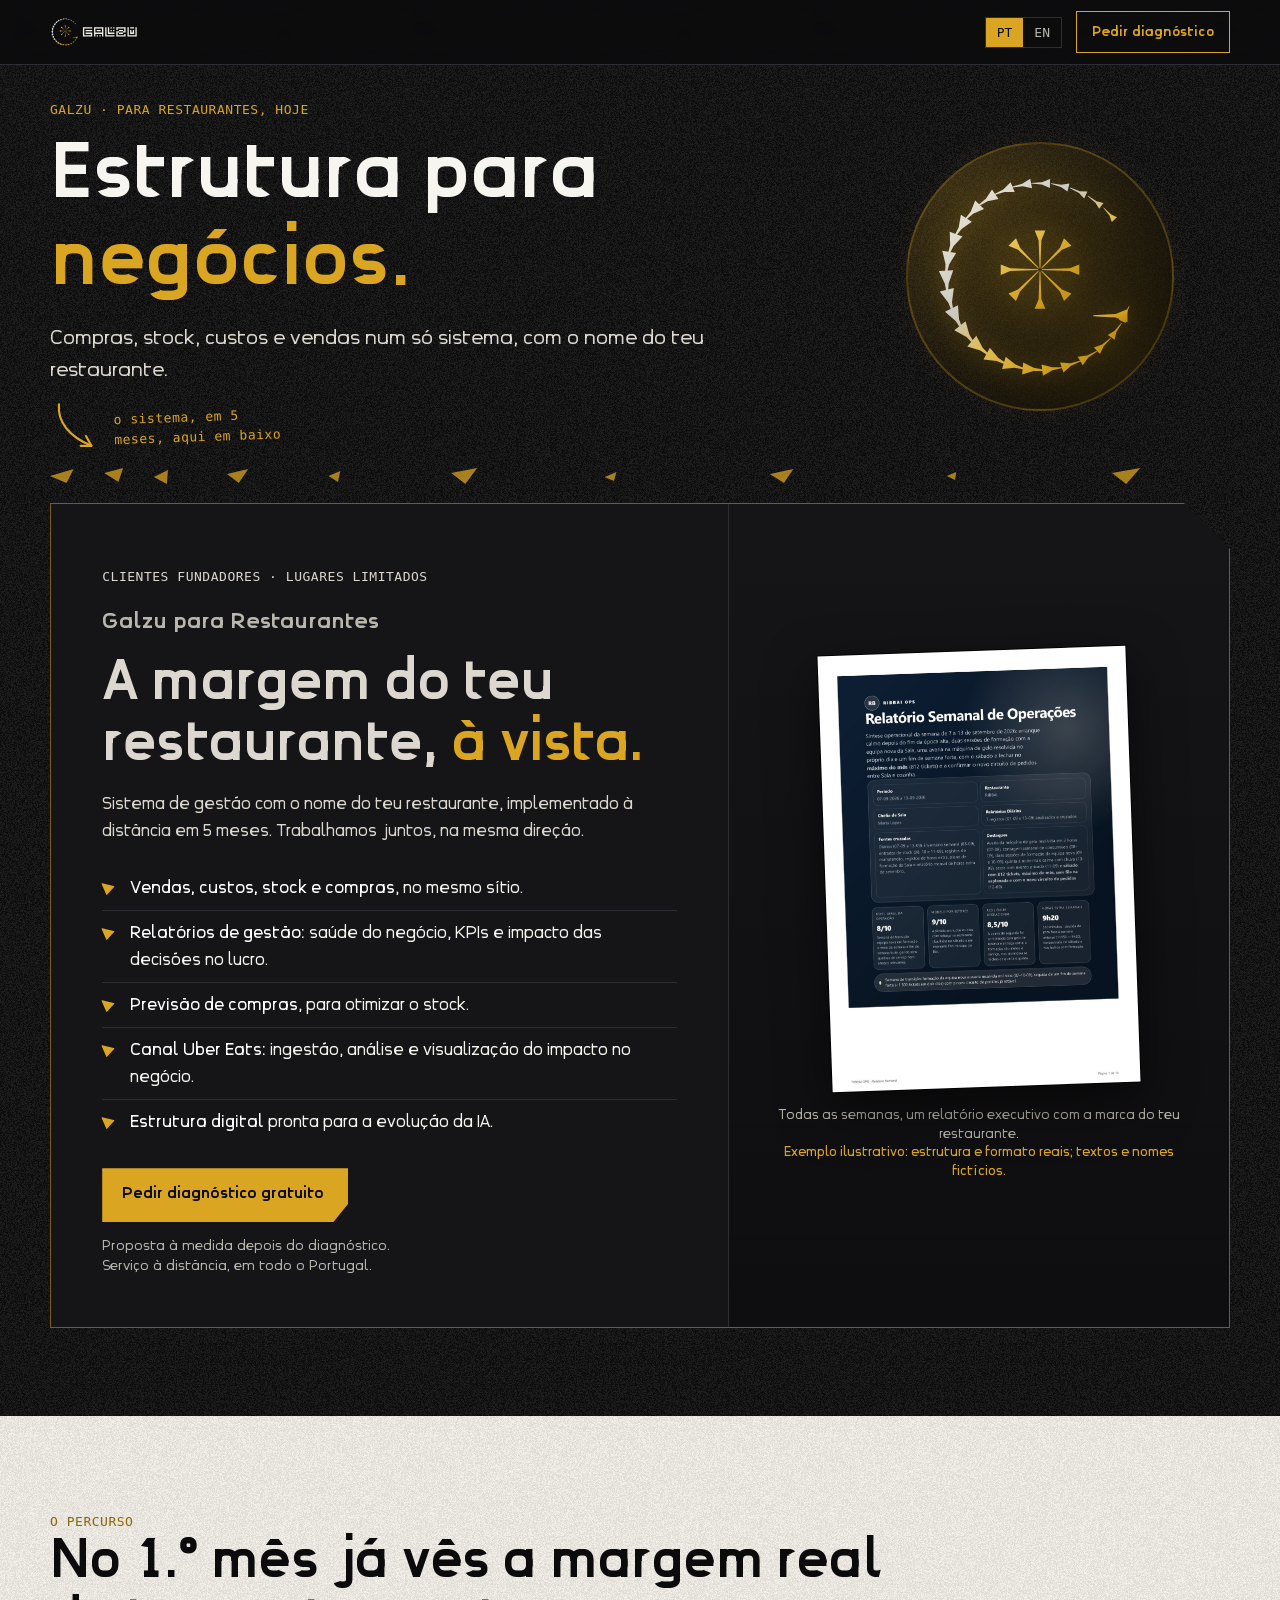
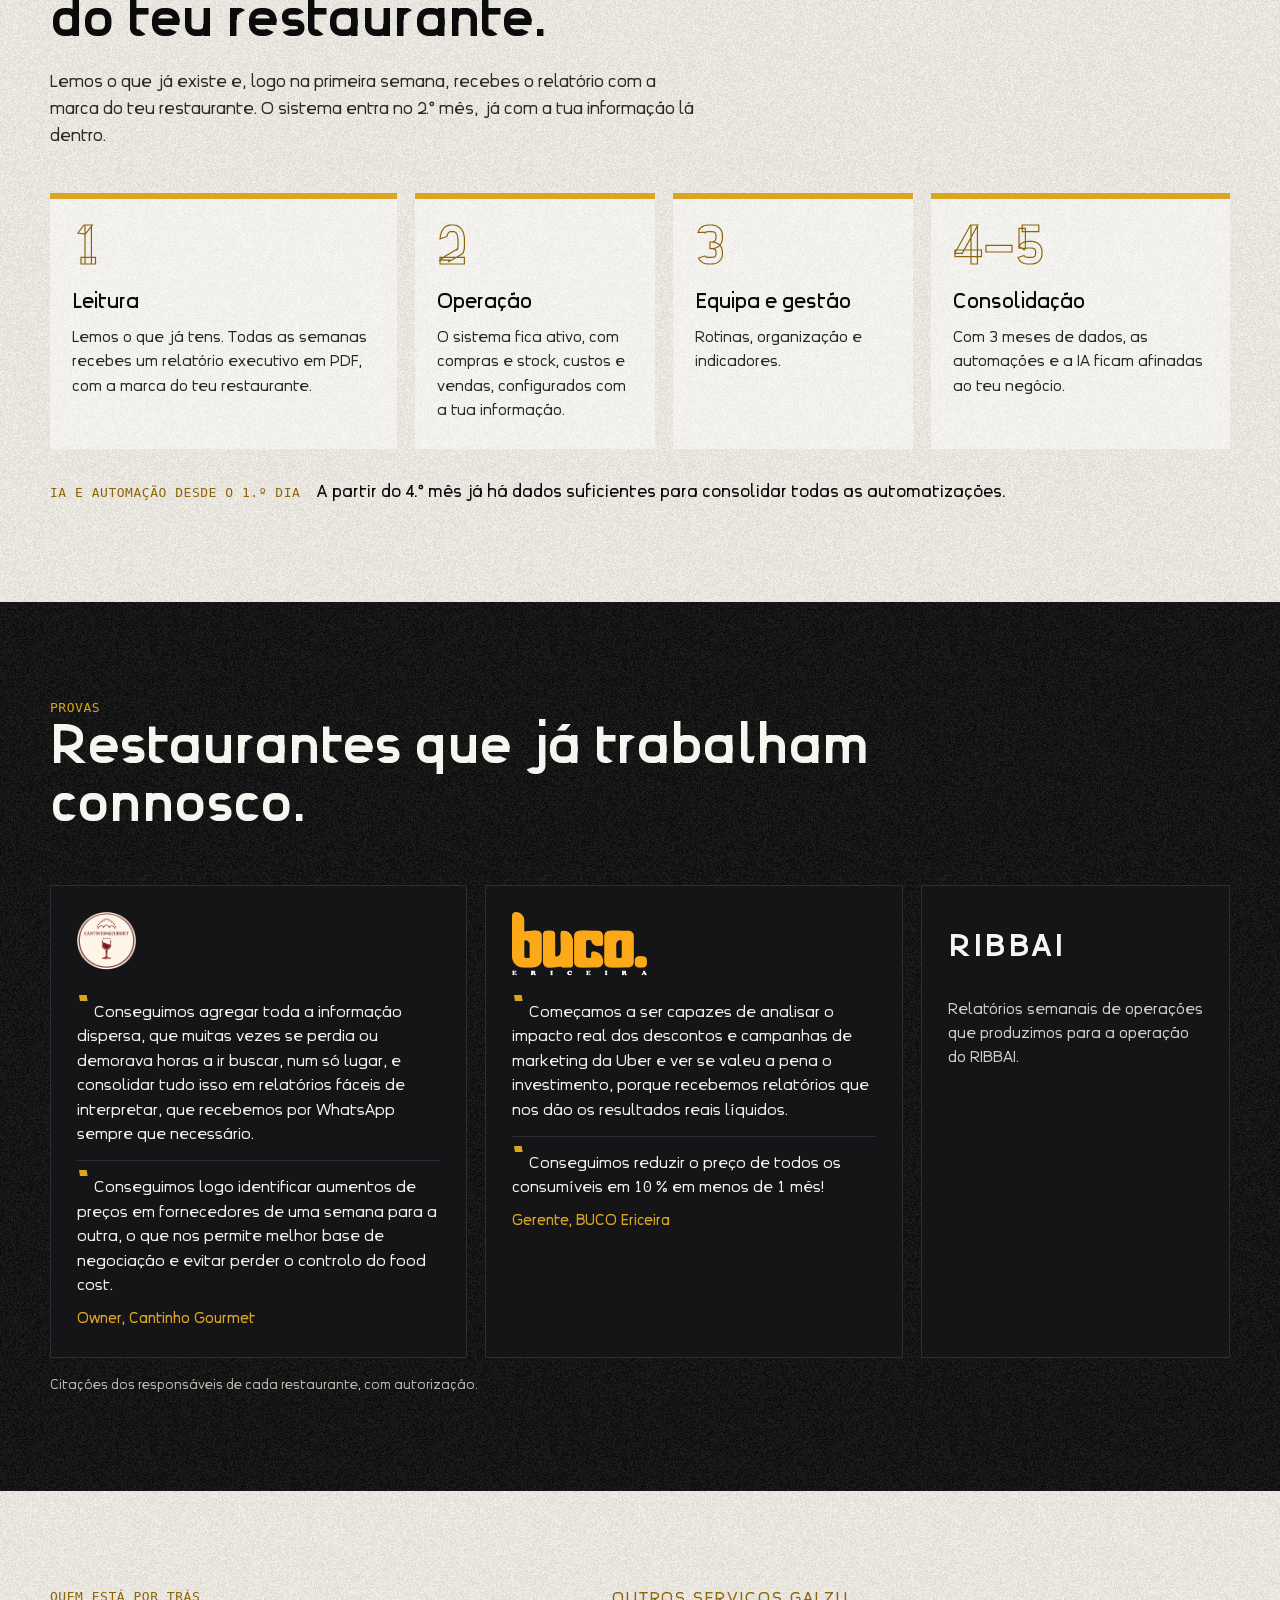
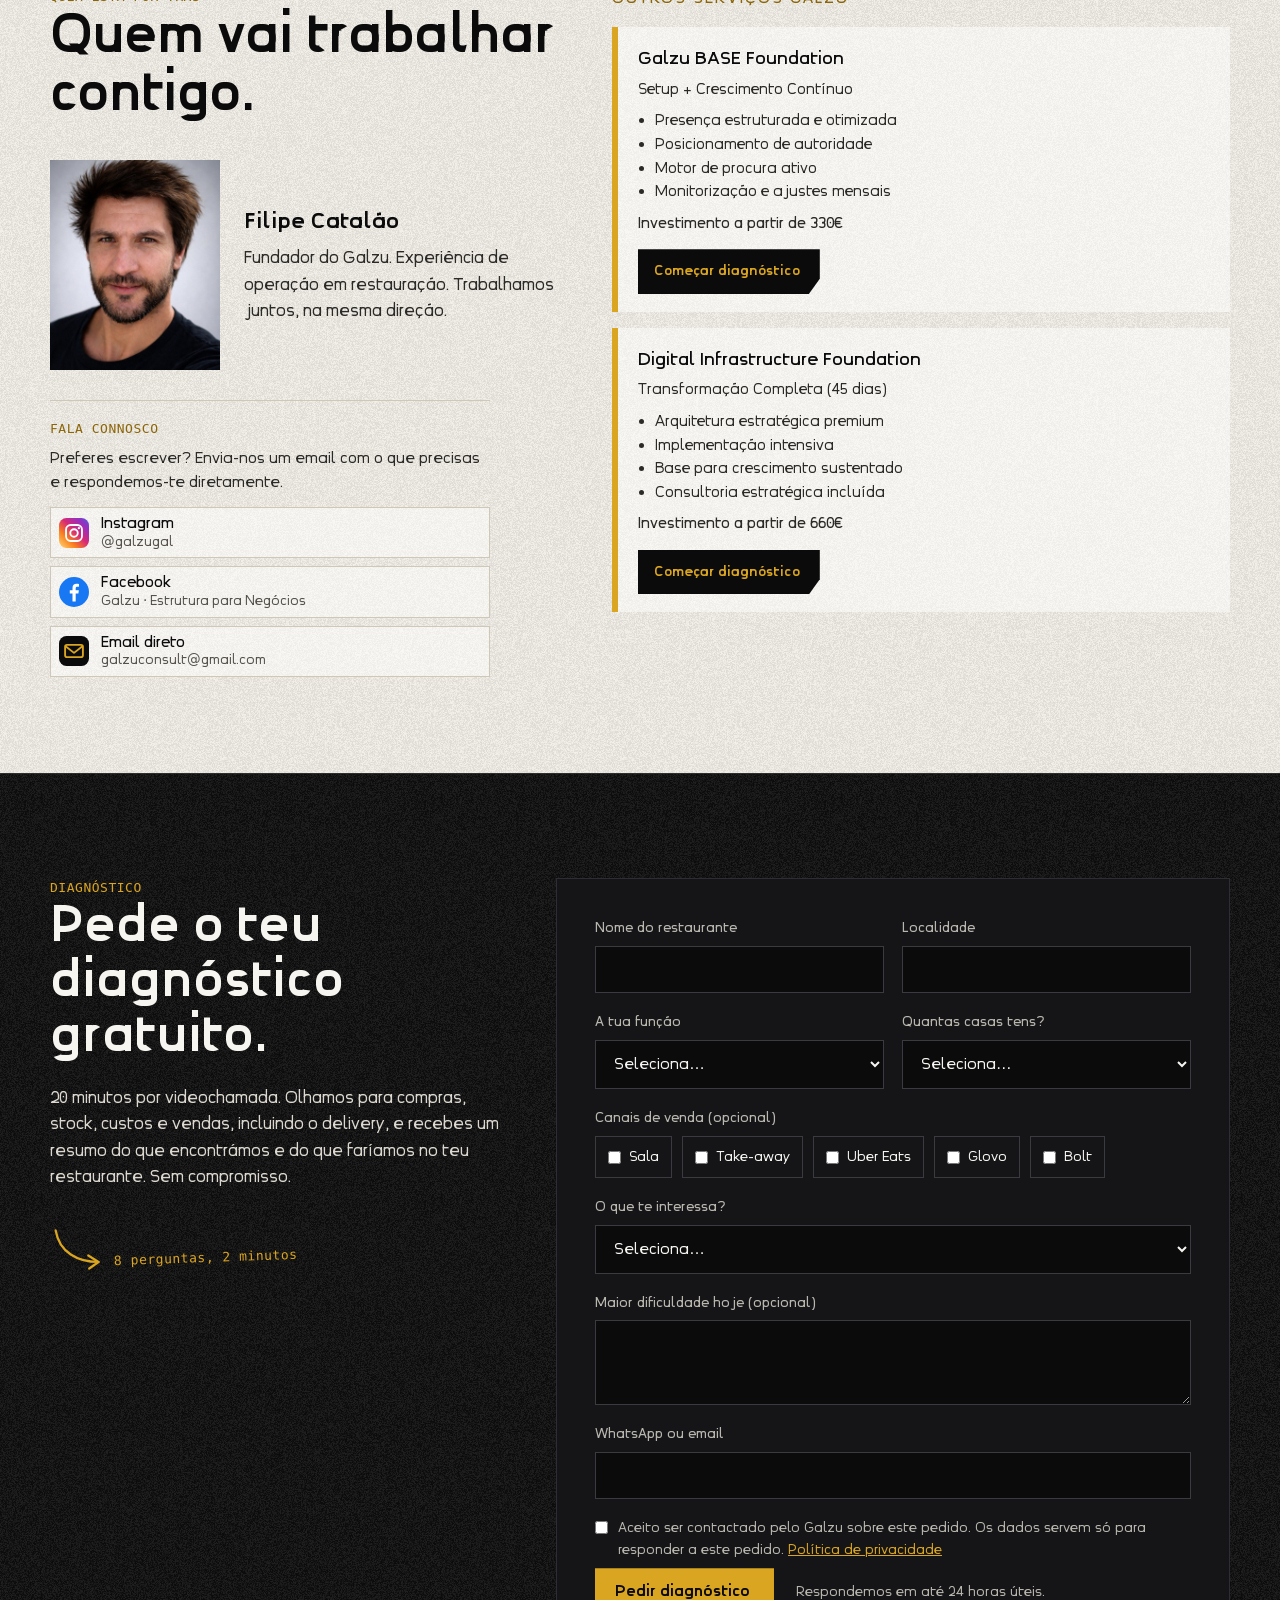
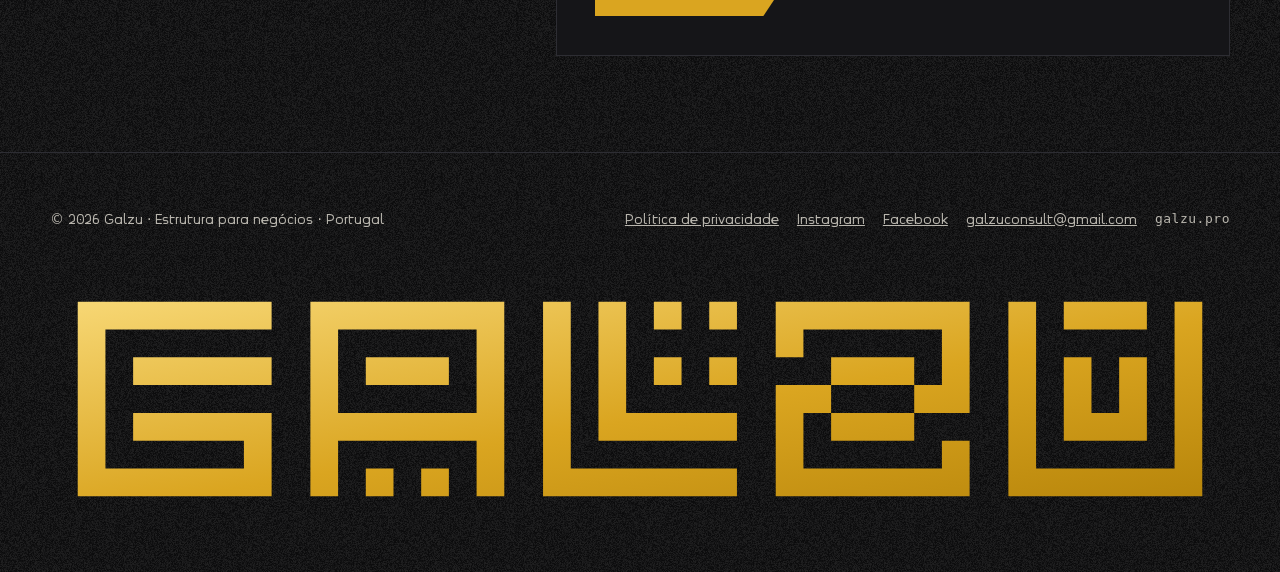
==== commit 6bcbfd60: "Site: fonte propria Galzu r2 (Inter de reserva)" ====
--- a/index.html
+++ b/index.html
@@ -14,10 +14,20 @@
 <meta name="theme-color" content="#0B0B0C">
 <link rel="icon" href="assets/galzu-favicon.svg" type="image/svg+xml">
 <style>
-@font-face { font-family: 'Inter Display'; font-weight: 800; font-display: swap; src: url('assets/fonts/InterDisplay-ExtraBold.ttf'); }
-@font-face { font-family: 'Inter Display'; font-weight: 700; font-display: swap; src: url('assets/fonts/InterDisplay-Bold.ttf'); }
-@font-face { font-family: 'Inter'; font-weight: 400; font-display: swap; src: url('assets/fonts/Inter-Regular.ttf'); }
-@font-face { font-family: 'Inter'; font-weight: 500; font-display: swap; src: url('assets/fonts/Inter-Medium.ttf'); }
+/* Fonte própria Galzu Proto 1A r2 (WOFF em assets/fonts). Inter fica de reserva para os glifos que a r2 não cobre. */
+@font-face { font-family: 'Inter Display'; font-weight: 800; font-display: swap; src: url('assets/fonts/GalzuProto1Ar2-Bold.woff') format('woff'); }
+@font-face { font-family: 'Inter Display'; font-weight: 700; font-display: swap; src: url('assets/fonts/GalzuProto1Ar2-Semibold.woff') format('woff'); }
+@font-face { font-family: 'Inter'; font-weight: 400; font-display: swap; src: url('assets/fonts/GalzuProto1Ar2-Regular.woff') format('woff'); }
+@font-face { font-family: 'Inter'; font-weight: 500; font-display: swap; src: url('assets/fonts/GalzuProto1Ar2-Medium.woff') format('woff'); }
+@font-face { font-family: 'Inter'; font-weight: 600; font-display: swap; src: url('assets/fonts/GalzuProto1Ar2-Semibold.woff') format('woff'); }
+@font-face { font-family: 'Inter'; font-weight: 700; font-display: swap; src: url('assets/fonts/GalzuProto1Ar2-Semibold.woff') format('woff'); }
+@font-face { font-family: 'InterReal'; font-weight: 400; src: url('assets/fonts/Inter-Regular.ttf'); }
+body { font-family: 'Inter', 'InterReal', system-ui, sans-serif; }
+@font-face { font-family: 'InterDisplayReal'; font-weight: 800; src: url('assets/fonts/InterDisplay-ExtraBold.ttf'); }
+/* Números em contorno (text-stroke): a fonte própria ainda tem contornos sobrepostos e mostraria linhas interiores. Mantém Inter Display até unir os contornos. */
+.passo .n { font-family: 'InterDisplayReal', 'Inter Display', sans-serif; }
+
+h1 { letter-spacing: -.005em !important; }
 :root {
   --ink: #0B0B0C; --ink2: #151518; --ink3: #1F1F23; --line: #2D2D33;
   --paper: #F4F1EA; --paper2: #EAE5D9;
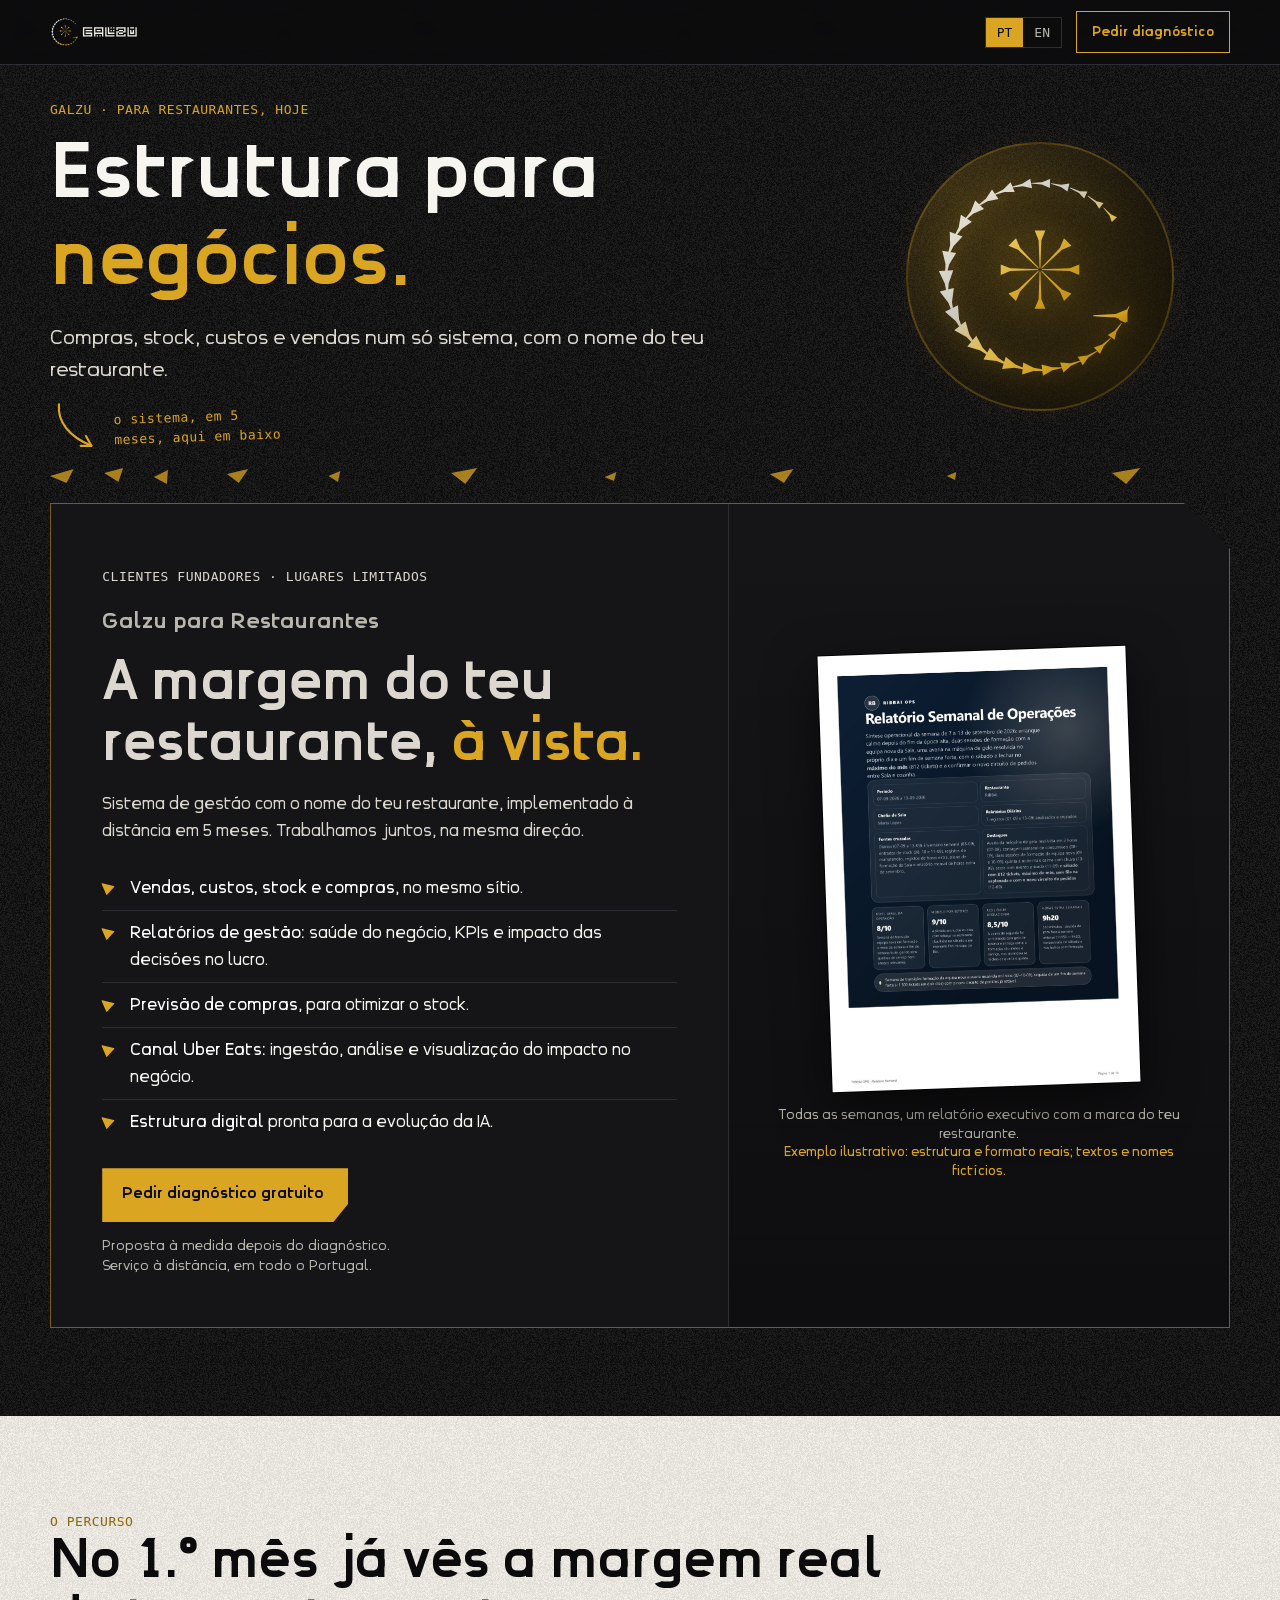
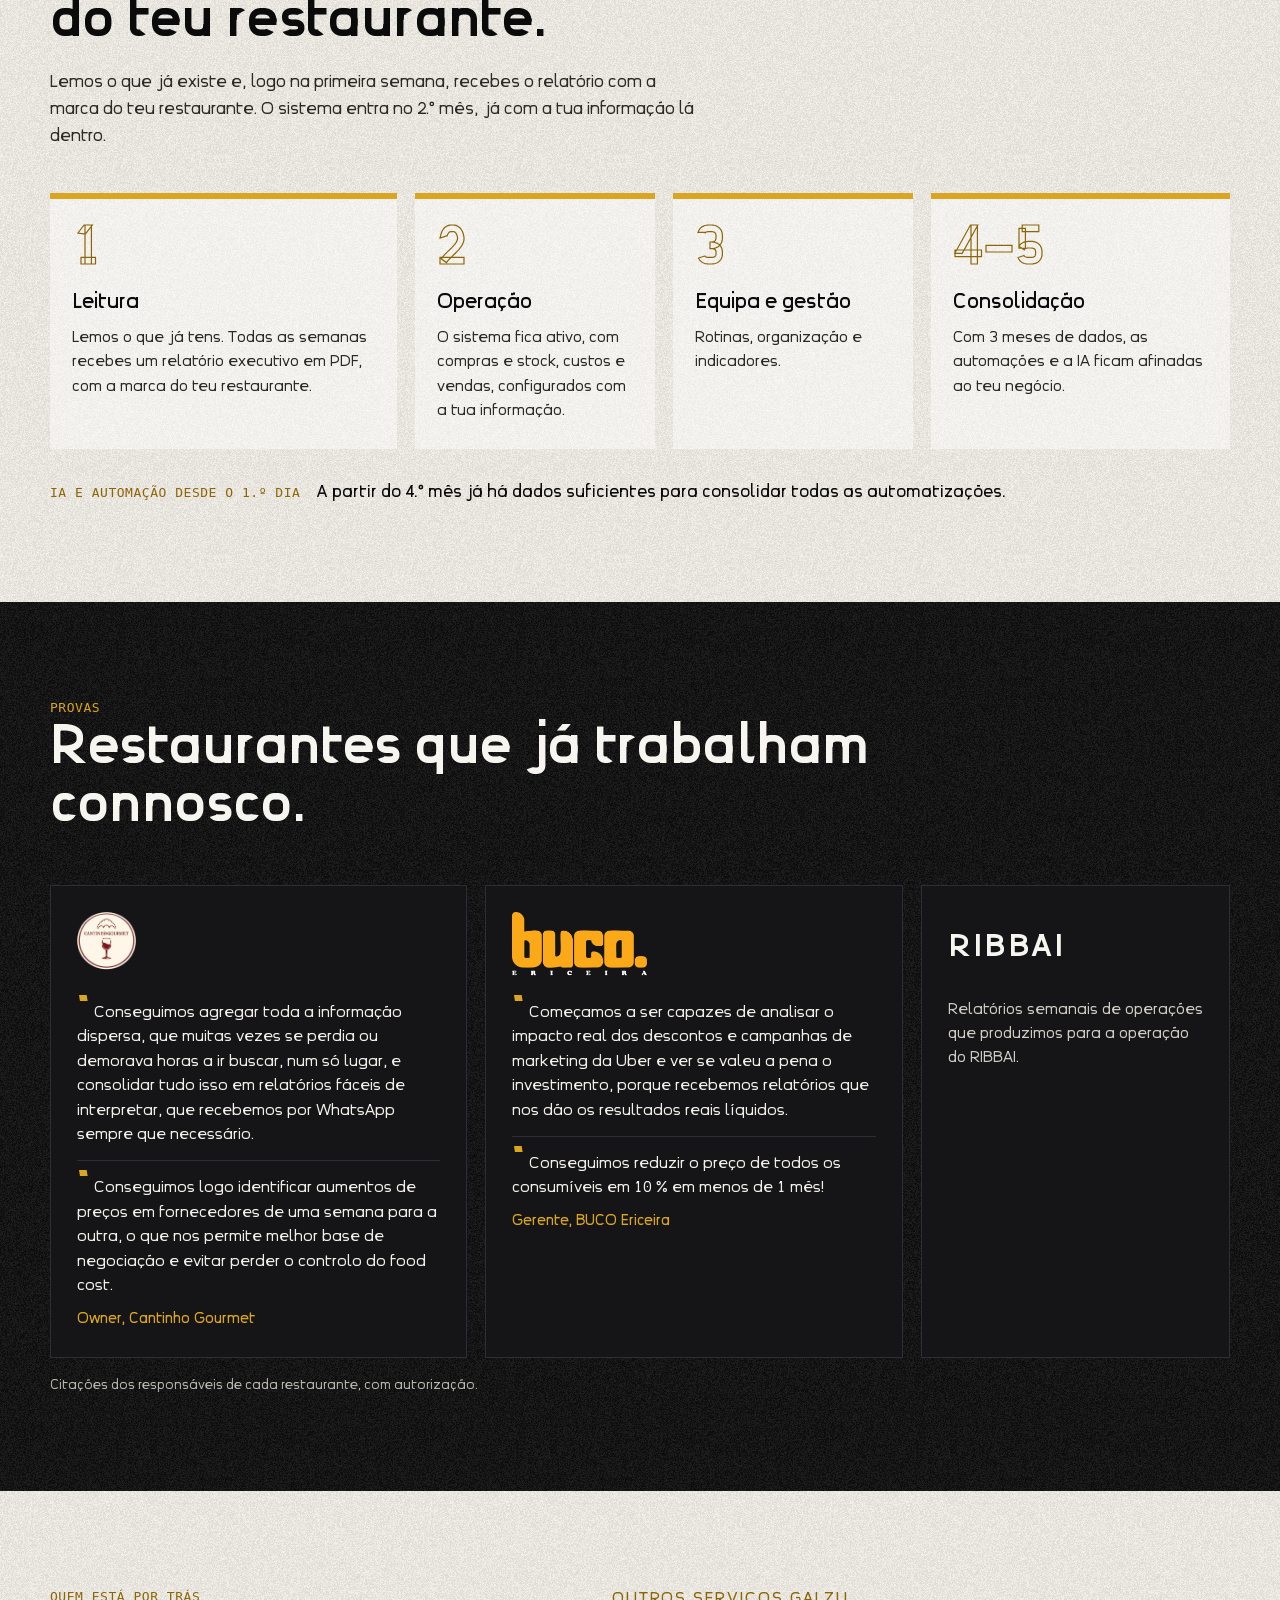
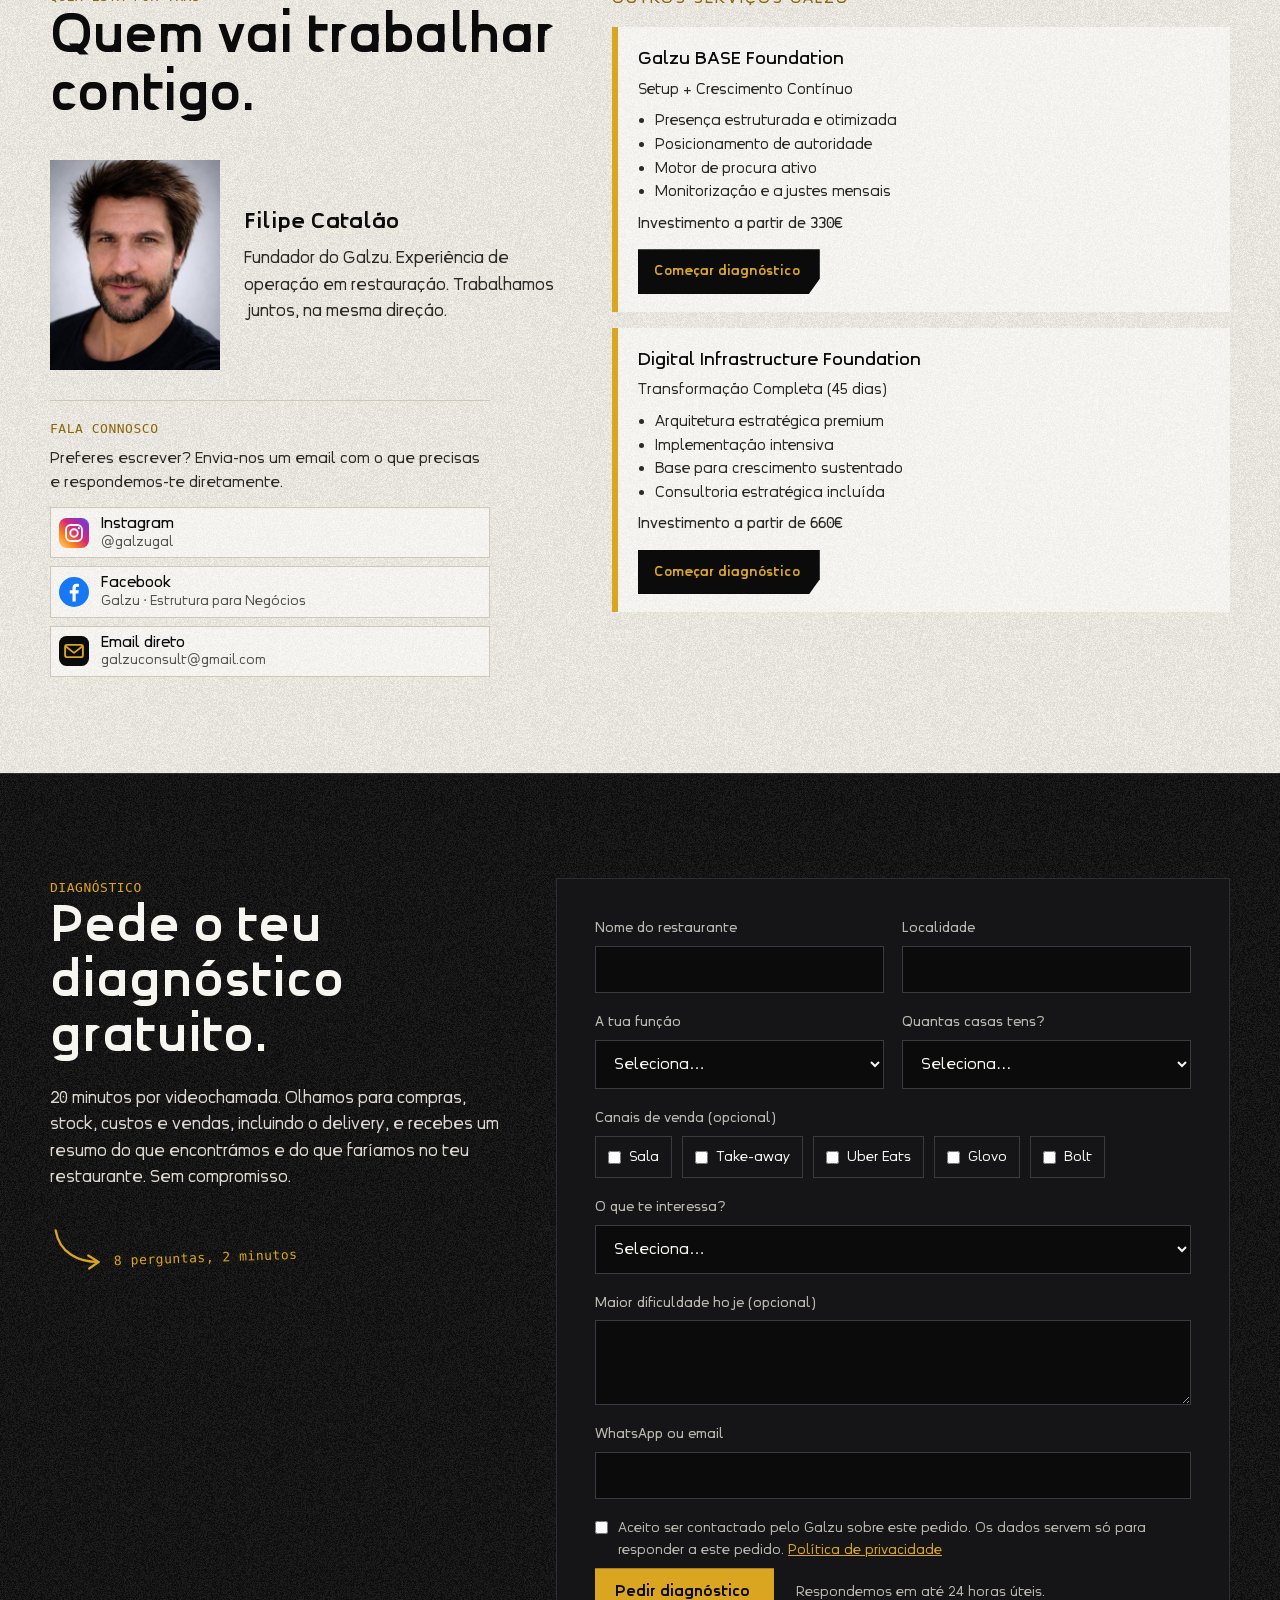
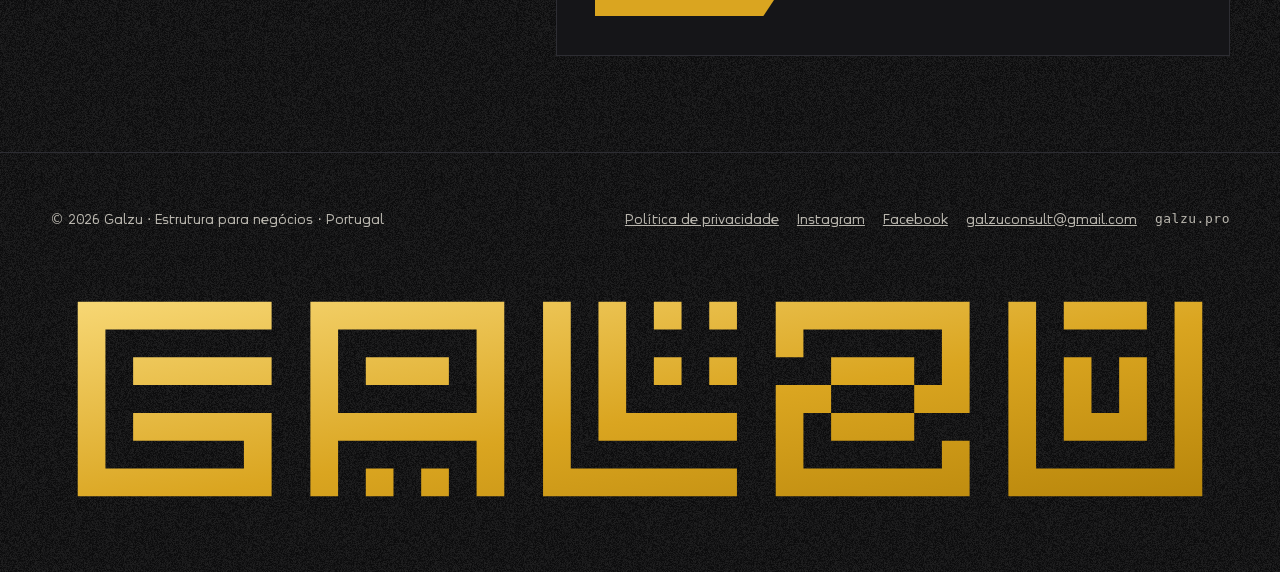
==== commit 01e1da1e: "Site: fonte propria Galzu r3 (novo algarismo 2)" ====
--- a/index.html
+++ b/index.html
@@ -14,13 +14,13 @@
 <meta name="theme-color" content="#0B0B0C">
 <link rel="icon" href="assets/galzu-favicon.svg" type="image/svg+xml">
 <style>
-/* Fonte própria Galzu Proto 1A r2 (WOFF em assets/fonts). Inter fica de reserva para os glifos que a r2 não cobre. */
-@font-face { font-family: 'Inter Display'; font-weight: 800; font-display: swap; src: url('assets/fonts/GalzuProto1Ar2-Bold.woff') format('woff'); }
-@font-face { font-family: 'Inter Display'; font-weight: 700; font-display: swap; src: url('assets/fonts/GalzuProto1Ar2-Semibold.woff') format('woff'); }
-@font-face { font-family: 'Inter'; font-weight: 400; font-display: swap; src: url('assets/fonts/GalzuProto1Ar2-Regular.woff') format('woff'); }
-@font-face { font-family: 'Inter'; font-weight: 500; font-display: swap; src: url('assets/fonts/GalzuProto1Ar2-Medium.woff') format('woff'); }
-@font-face { font-family: 'Inter'; font-weight: 600; font-display: swap; src: url('assets/fonts/GalzuProto1Ar2-Semibold.woff') format('woff'); }
-@font-face { font-family: 'Inter'; font-weight: 700; font-display: swap; src: url('assets/fonts/GalzuProto1Ar2-Semibold.woff') format('woff'); }
+/* Fonte própria Galzu Proto 1A r3 (WOFF em assets/fonts). Inter fica de reserva para os glifos que a r3 não cobre. */
+@font-face { font-family: 'Inter Display'; font-weight: 800; font-display: swap; src: url('assets/fonts/GalzuProto1Ar3-Bold.woff') format('woff'); }
+@font-face { font-family: 'Inter Display'; font-weight: 700; font-display: swap; src: url('assets/fonts/GalzuProto1Ar3-Semibold.woff') format('woff'); }
+@font-face { font-family: 'Inter'; font-weight: 400; font-display: swap; src: url('assets/fonts/GalzuProto1Ar3-Regular.woff') format('woff'); }
+@font-face { font-family: 'Inter'; font-weight: 500; font-display: swap; src: url('assets/fonts/GalzuProto1Ar3-Medium.woff') format('woff'); }
+@font-face { font-family: 'Inter'; font-weight: 600; font-display: swap; src: url('assets/fonts/GalzuProto1Ar3-Semibold.woff') format('woff'); }
+@font-face { font-family: 'Inter'; font-weight: 700; font-display: swap; src: url('assets/fonts/GalzuProto1Ar3-Semibold.woff') format('woff'); }
 @font-face { font-family: 'InterReal'; font-weight: 400; src: url('assets/fonts/Inter-Regular.ttf'); }
 body { font-family: 'Inter', 'InterReal', system-ui, sans-serif; }
 @font-face { font-family: 'InterDisplayReal'; font-weight: 800; src: url('assets/fonts/InterDisplay-ExtraBold.ttf'); }
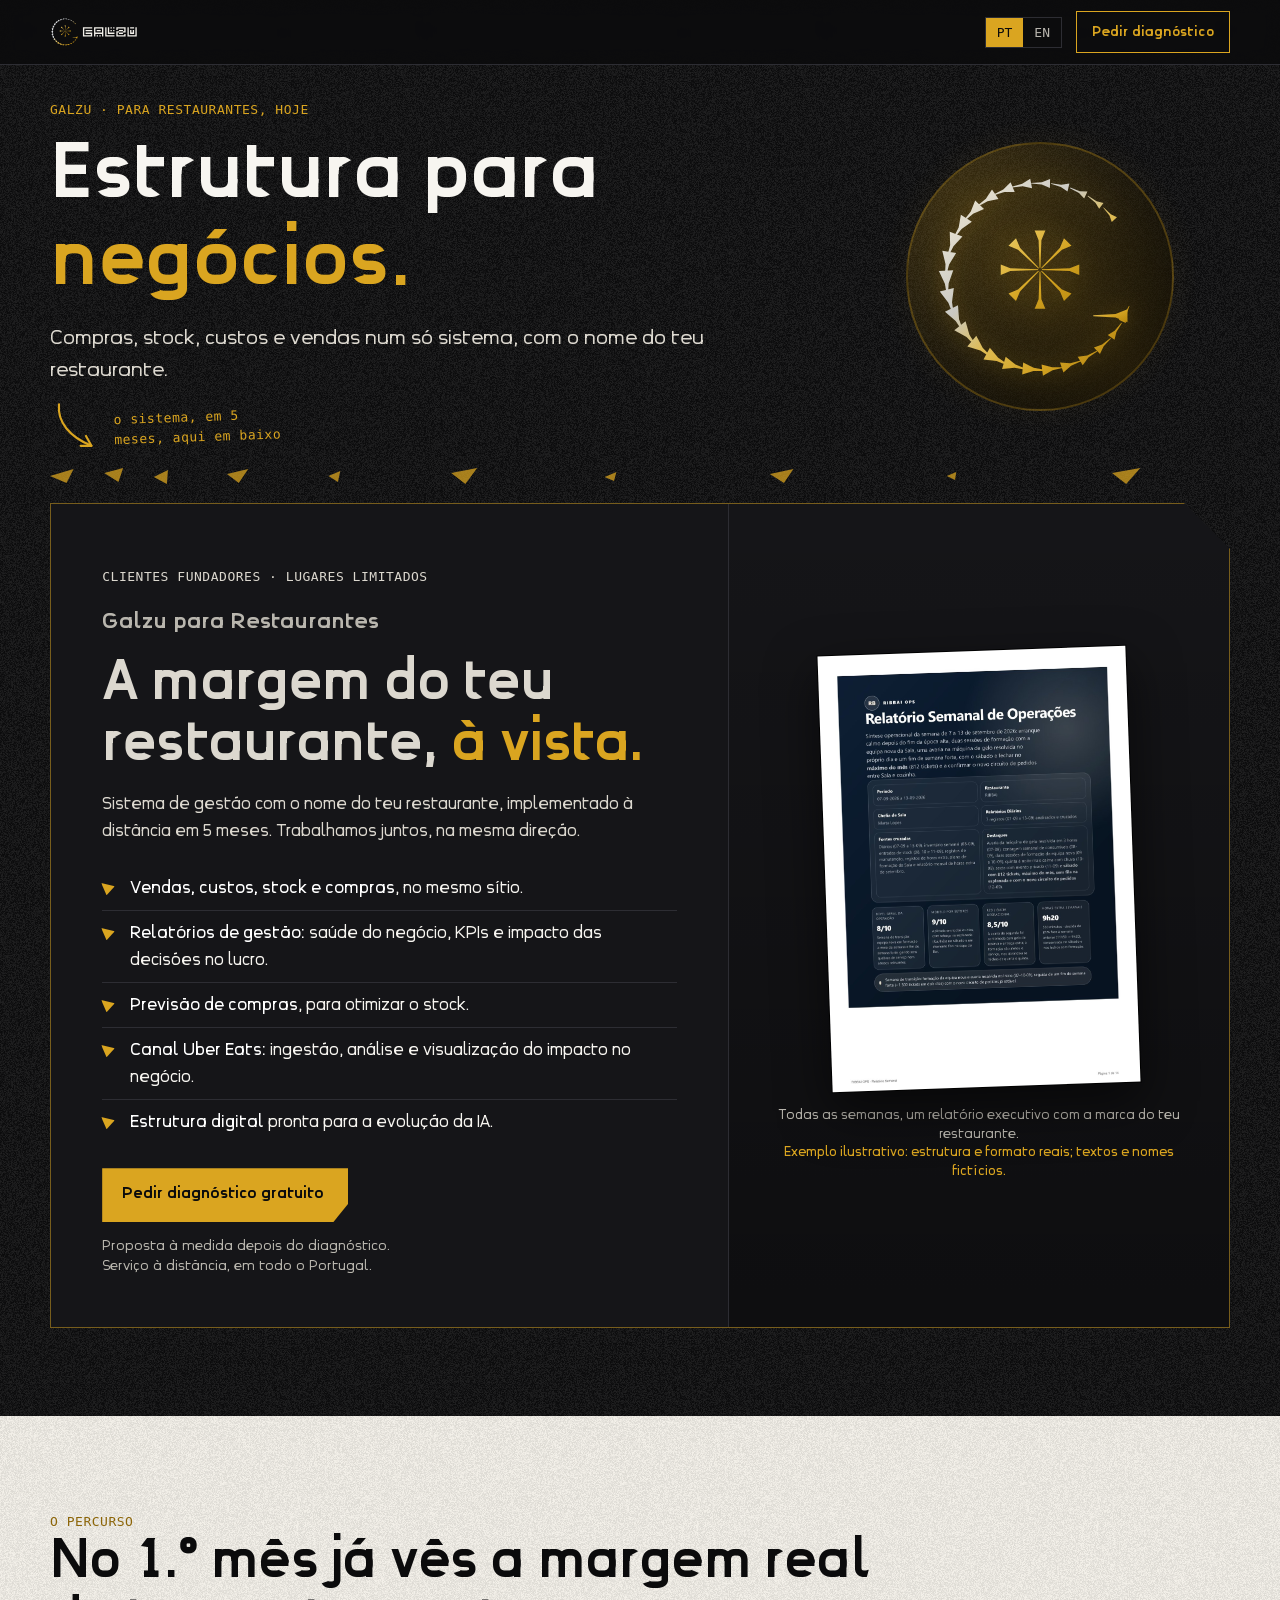
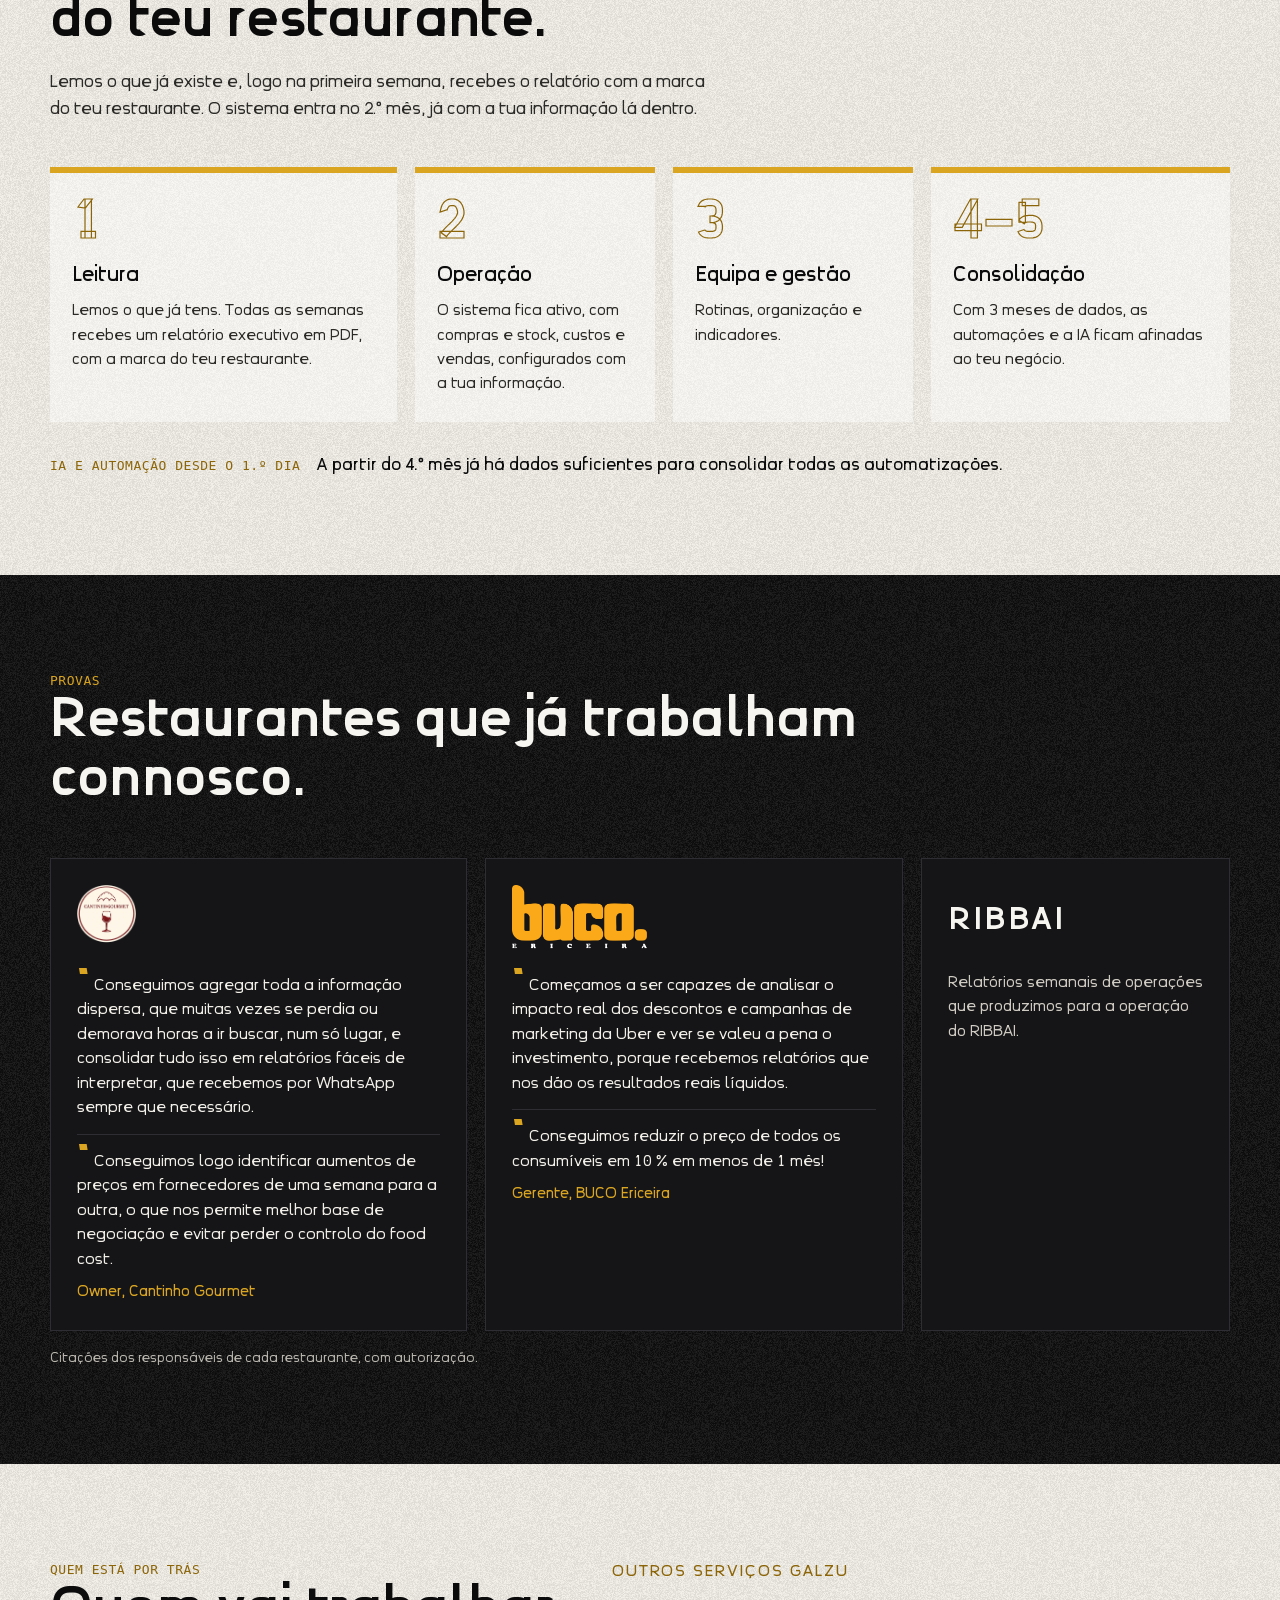
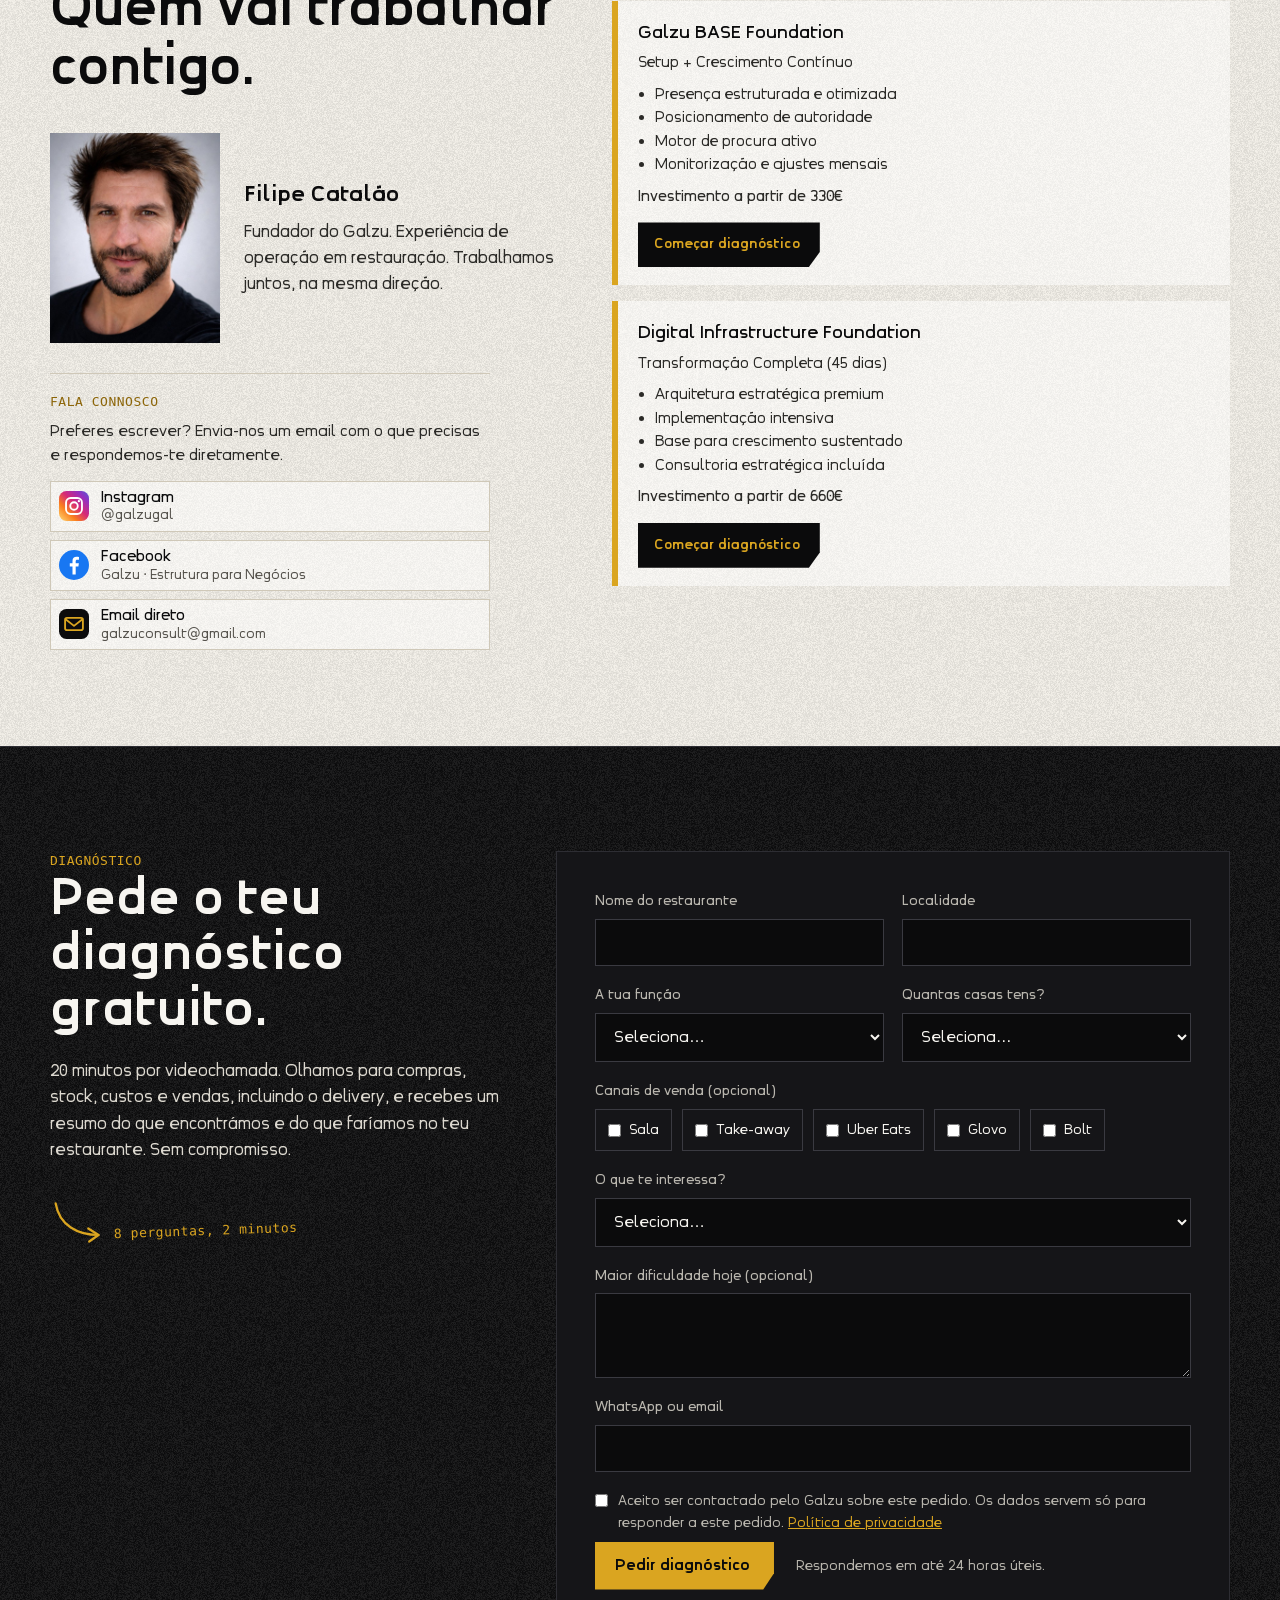
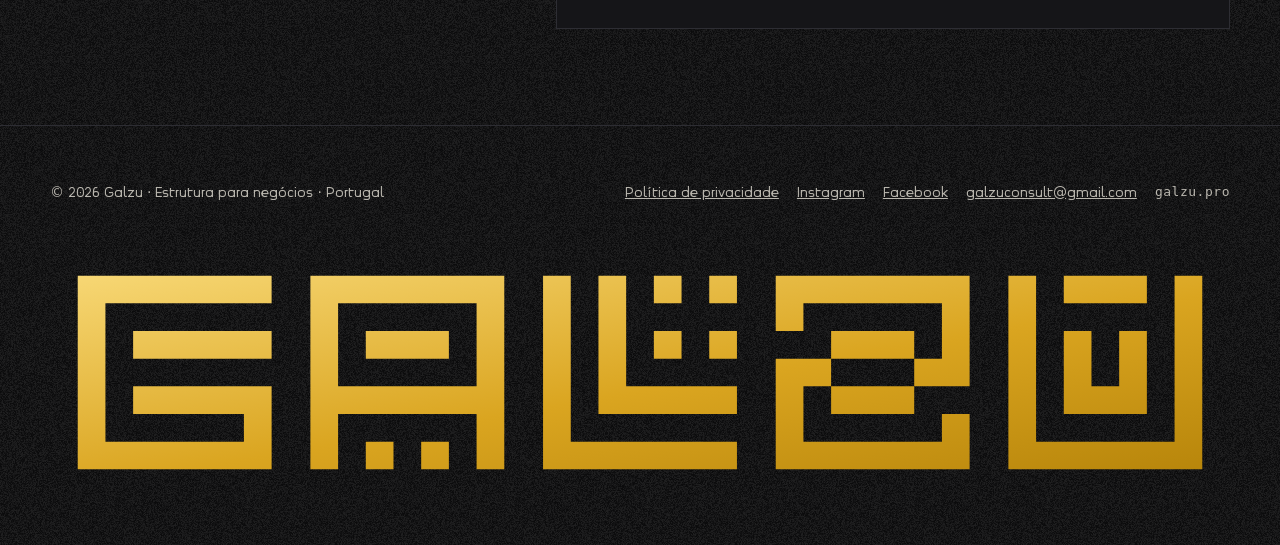
==== commit 0b41281f: "Site: fonte propria Galzu r4 (j corrigido)" ====
--- a/index.html
+++ b/index.html
@@ -14,13 +14,13 @@
 <meta name="theme-color" content="#0B0B0C">
 <link rel="icon" href="assets/galzu-favicon.svg" type="image/svg+xml">
 <style>
-/* Fonte própria Galzu Proto 1A r3 (WOFF em assets/fonts). Inter fica de reserva para os glifos que a r3 não cobre. */
-@font-face { font-family: 'Inter Display'; font-weight: 800; font-display: swap; src: url('assets/fonts/GalzuProto1Ar3-Bold.woff') format('woff'); }
-@font-face { font-family: 'Inter Display'; font-weight: 700; font-display: swap; src: url('assets/fonts/GalzuProto1Ar3-Semibold.woff') format('woff'); }
-@font-face { font-family: 'Inter'; font-weight: 400; font-display: swap; src: url('assets/fonts/GalzuProto1Ar3-Regular.woff') format('woff'); }
-@font-face { font-family: 'Inter'; font-weight: 500; font-display: swap; src: url('assets/fonts/GalzuProto1Ar3-Medium.woff') format('woff'); }
-@font-face { font-family: 'Inter'; font-weight: 600; font-display: swap; src: url('assets/fonts/GalzuProto1Ar3-Semibold.woff') format('woff'); }
-@font-face { font-family: 'Inter'; font-weight: 700; font-display: swap; src: url('assets/fonts/GalzuProto1Ar3-Semibold.woff') format('woff'); }
+/* Fonte própria Galzu Proto 1A r4 (WOFF em assets/fonts). Inter fica de reserva para os glifos que a r4 não cobre. */
+@font-face { font-family: 'Inter Display'; font-weight: 800; font-display: swap; src: url('assets/fonts/GalzuProto1Ar4-Bold.woff') format('woff'); }
+@font-face { font-family: 'Inter Display'; font-weight: 700; font-display: swap; src: url('assets/fonts/GalzuProto1Ar4-Semibold.woff') format('woff'); }
+@font-face { font-family: 'Inter'; font-weight: 400; font-display: swap; src: url('assets/fonts/GalzuProto1Ar4-Regular.woff') format('woff'); }
+@font-face { font-family: 'Inter'; font-weight: 500; font-display: swap; src: url('assets/fonts/GalzuProto1Ar4-Medium.woff') format('woff'); }
+@font-face { font-family: 'Inter'; font-weight: 600; font-display: swap; src: url('assets/fonts/GalzuProto1Ar4-Semibold.woff') format('woff'); }
+@font-face { font-family: 'Inter'; font-weight: 700; font-display: swap; src: url('assets/fonts/GalzuProto1Ar4-Semibold.woff') format('woff'); }
 @font-face { font-family: 'InterReal'; font-weight: 400; src: url('assets/fonts/Inter-Regular.ttf'); }
 body { font-family: 'Inter', 'InterReal', system-ui, sans-serif; }
 @font-face { font-family: 'InterDisplayReal'; font-weight: 800; src: url('assets/fonts/InterDisplay-ExtraBold.ttf'); }
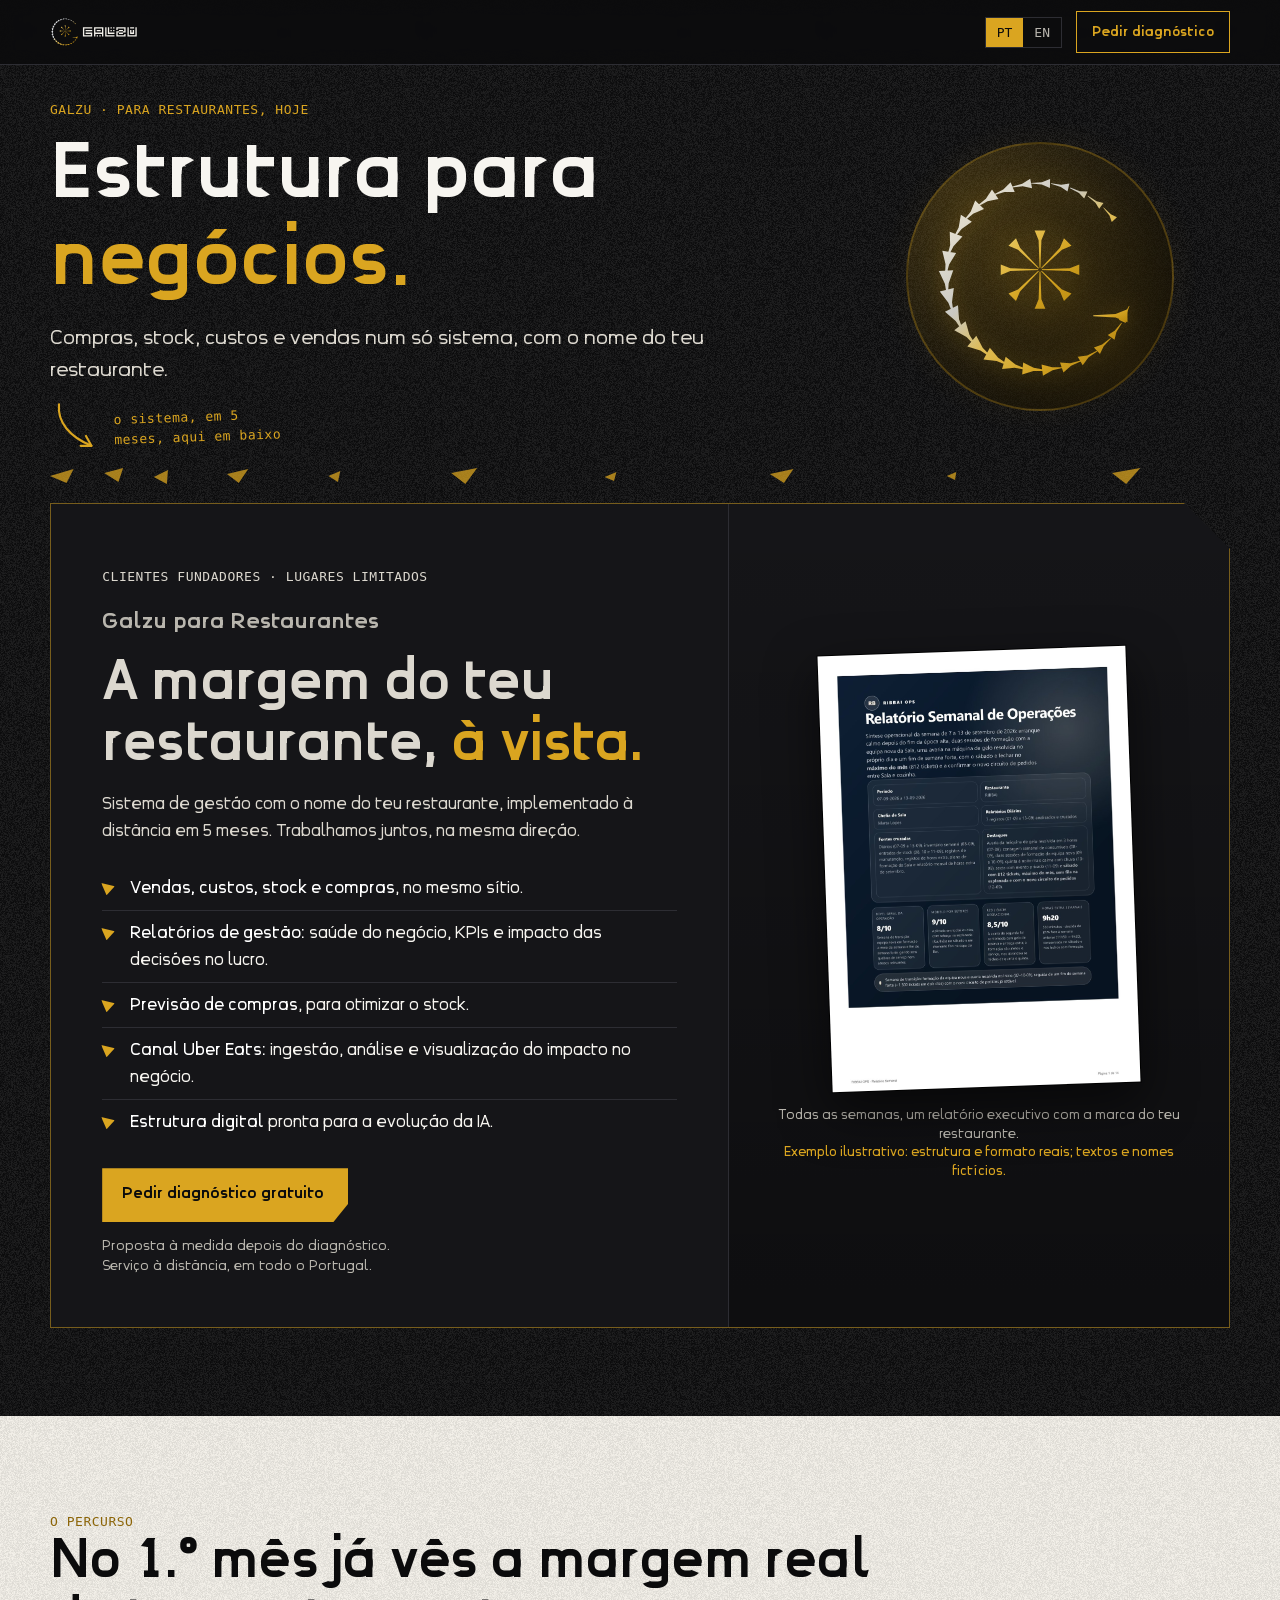
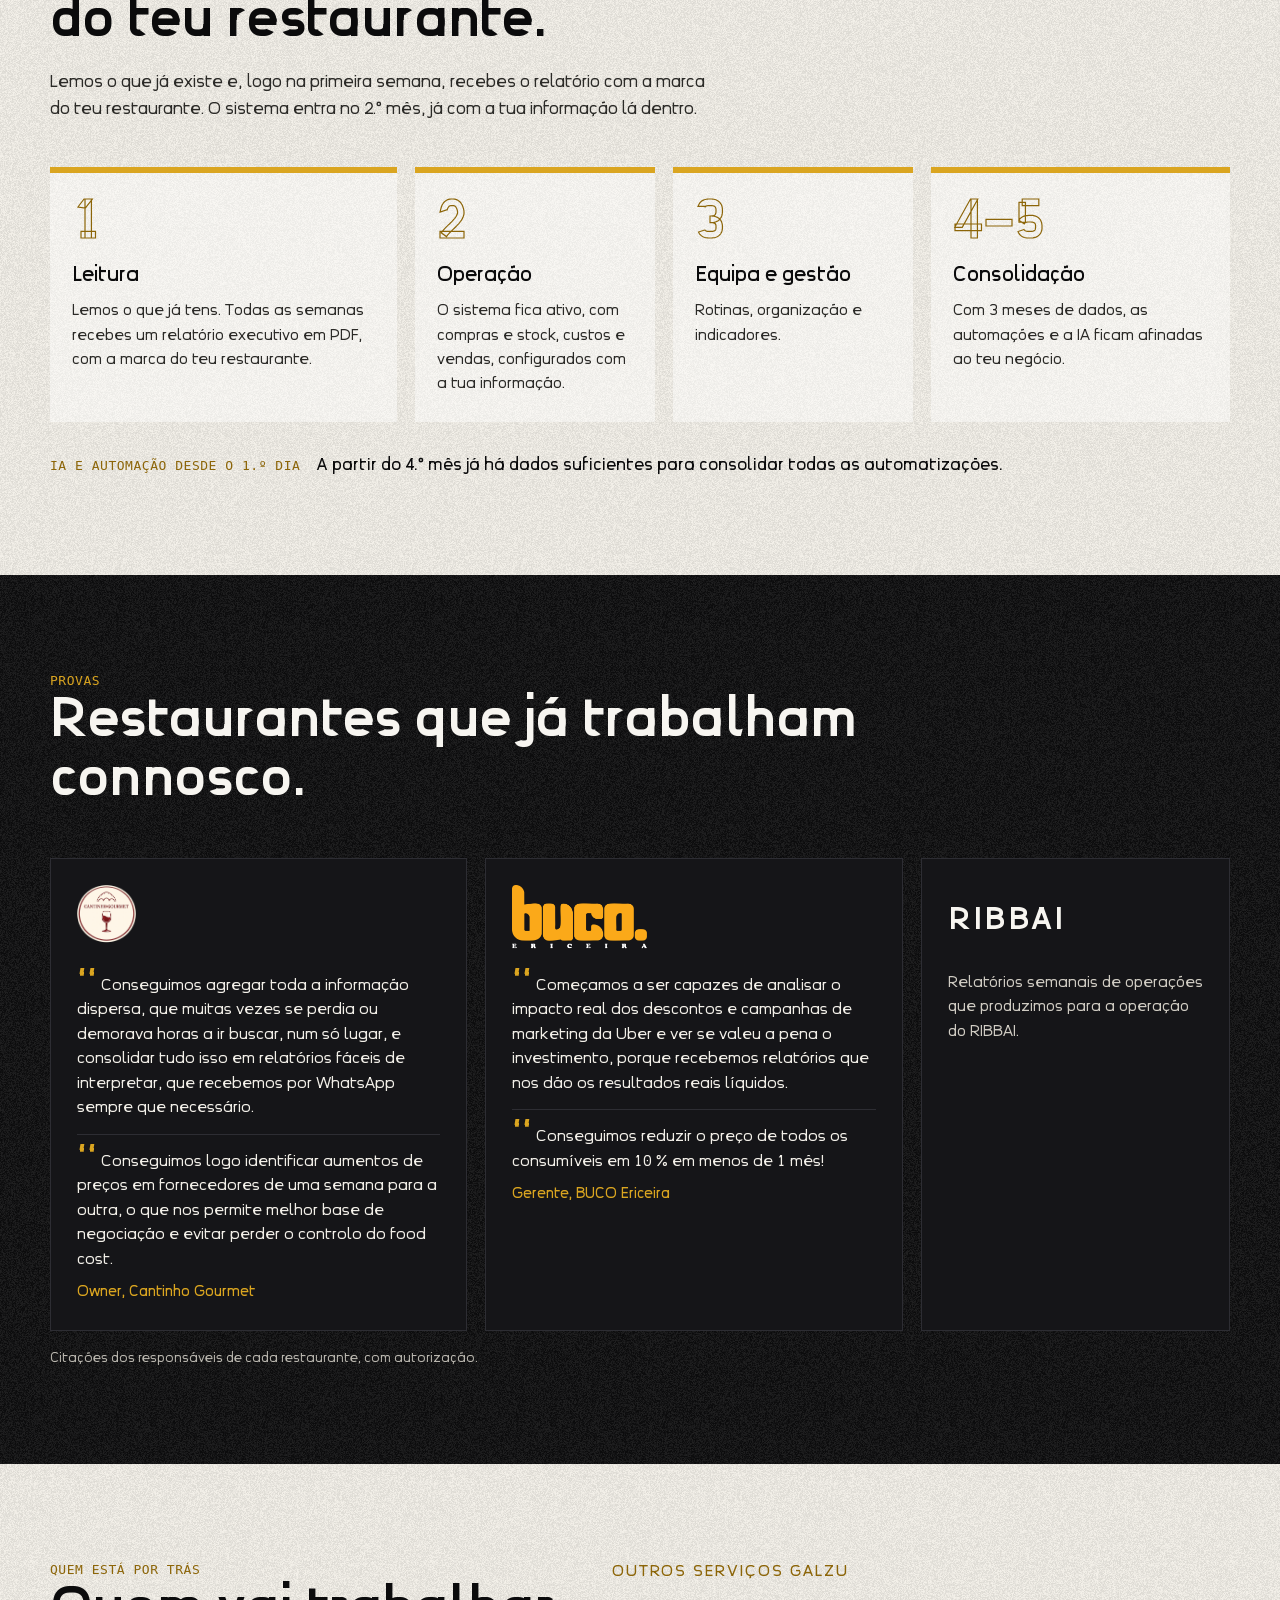
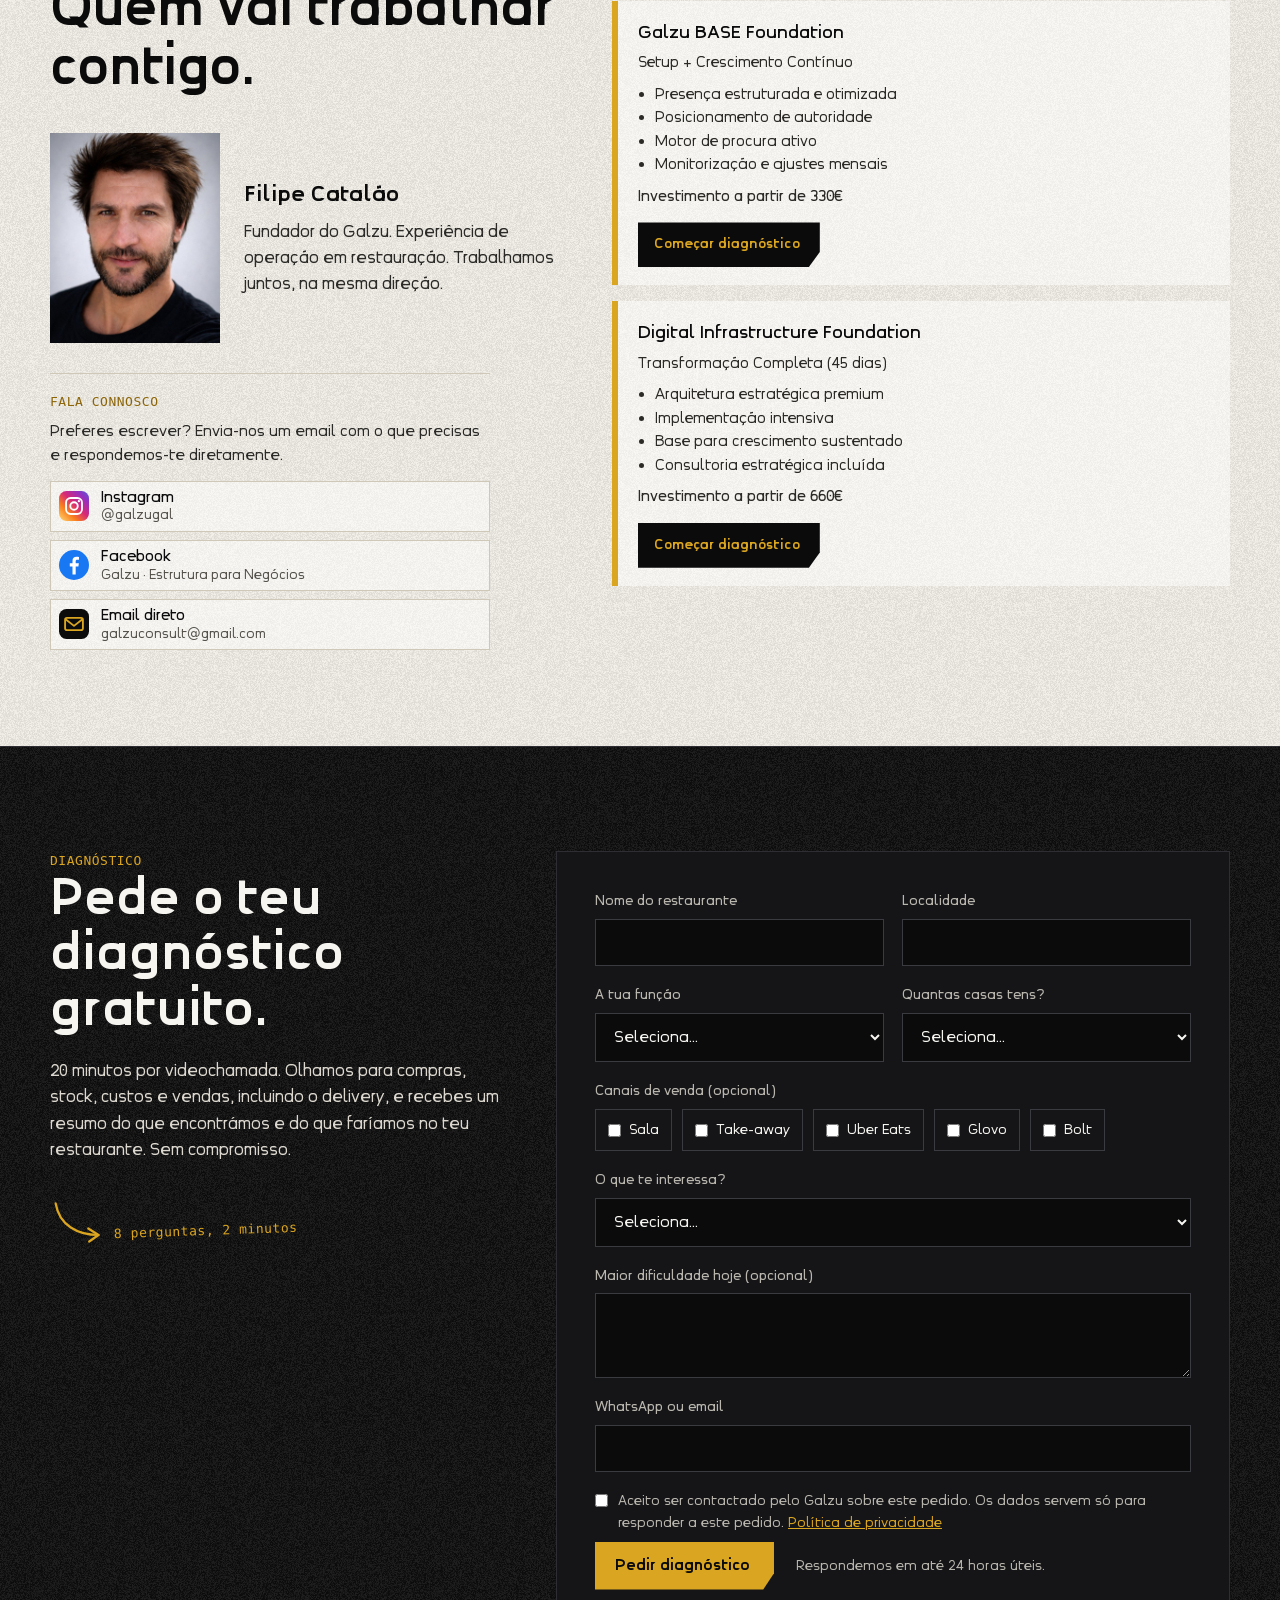
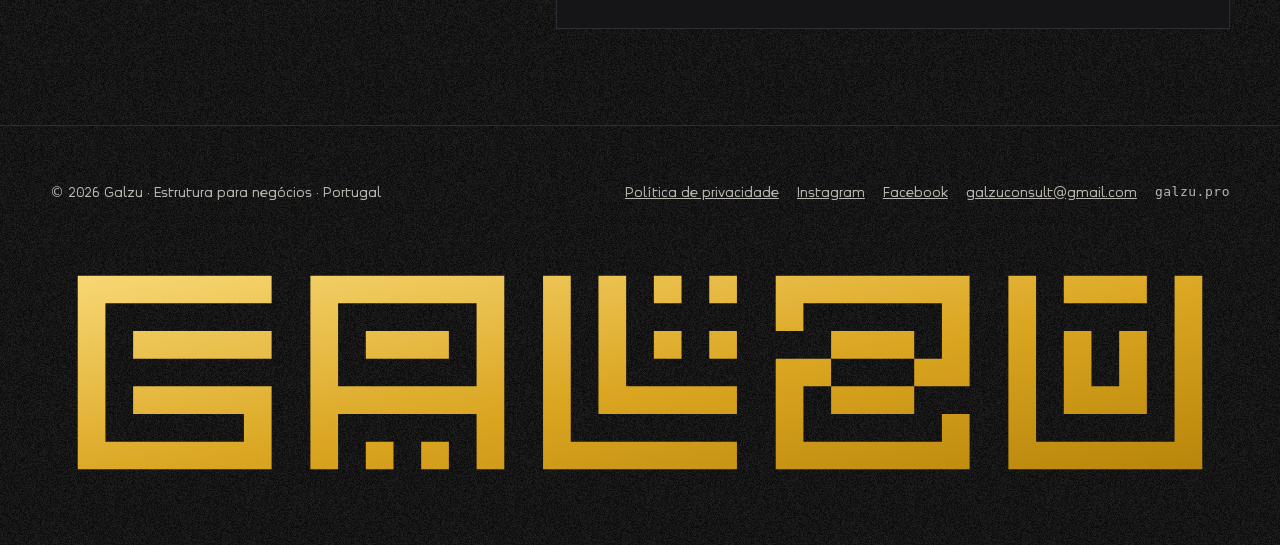
==== commit a2e54cd7: "Site: fonte Proto 1A r5 em index.html" ====
--- a/index.html
+++ b/index.html
@@ -14,13 +14,13 @@
 <meta name="theme-color" content="#0B0B0C">
 <link rel="icon" href="assets/galzu-favicon.svg" type="image/svg+xml">
 <style>
-/* Fonte própria Galzu Proto 1A r4 (WOFF em assets/fonts). Inter fica de reserva para os glifos que a r4 não cobre. */
-@font-face { font-family: 'Inter Display'; font-weight: 800; font-display: swap; src: url('assets/fonts/GalzuProto1Ar4-Bold.woff') format('woff'); }
-@font-face { font-family: 'Inter Display'; font-weight: 700; font-display: swap; src: url('assets/fonts/GalzuProto1Ar4-Semibold.woff') format('woff'); }
-@font-face { font-family: 'Inter'; font-weight: 400; font-display: swap; src: url('assets/fonts/GalzuProto1Ar4-Regular.woff') format('woff'); }
-@font-face { font-family: 'Inter'; font-weight: 500; font-display: swap; src: url('assets/fonts/GalzuProto1Ar4-Medium.woff') format('woff'); }
-@font-face { font-family: 'Inter'; font-weight: 600; font-display: swap; src: url('assets/fonts/GalzuProto1Ar4-Semibold.woff') format('woff'); }
-@font-face { font-family: 'Inter'; font-weight: 700; font-display: swap; src: url('assets/fonts/GalzuProto1Ar4-Semibold.woff') format('woff'); }
+/* Fonte própria Galzu Proto 1A r5 (WOFF em assets/fonts). Inter fica de reserva para os glifos que a r5 não cobre. */
+@font-face { font-family: 'Inter Display'; font-weight: 800; font-display: swap; src: url('assets/fonts/GalzuProto1Ar5-Bold.woff') format('woff'); }
+@font-face { font-family: 'Inter Display'; font-weight: 700; font-display: swap; src: url('assets/fonts/GalzuProto1Ar5-Semibold.woff') format('woff'); }
+@font-face { font-family: 'Inter'; font-weight: 400; font-display: swap; src: url('assets/fonts/GalzuProto1Ar5-Regular.woff') format('woff'); }
+@font-face { font-family: 'Inter'; font-weight: 500; font-display: swap; src: url('assets/fonts/GalzuProto1Ar5-Medium.woff') format('woff'); }
+@font-face { font-family: 'Inter'; font-weight: 600; font-display: swap; src: url('assets/fonts/GalzuProto1Ar5-Semibold.woff') format('woff'); }
+@font-face { font-family: 'Inter'; font-weight: 700; font-display: swap; src: url('assets/fonts/GalzuProto1Ar5-Semibold.woff') format('woff'); }
 @font-face { font-family: 'InterReal'; font-weight: 400; src: url('assets/fonts/Inter-Regular.ttf'); }
 body { font-family: 'Inter', 'InterReal', system-ui, sans-serif; }
 @font-face { font-family: 'InterDisplayReal'; font-weight: 800; src: url('assets/fonts/InterDisplay-ExtraBold.ttf'); }
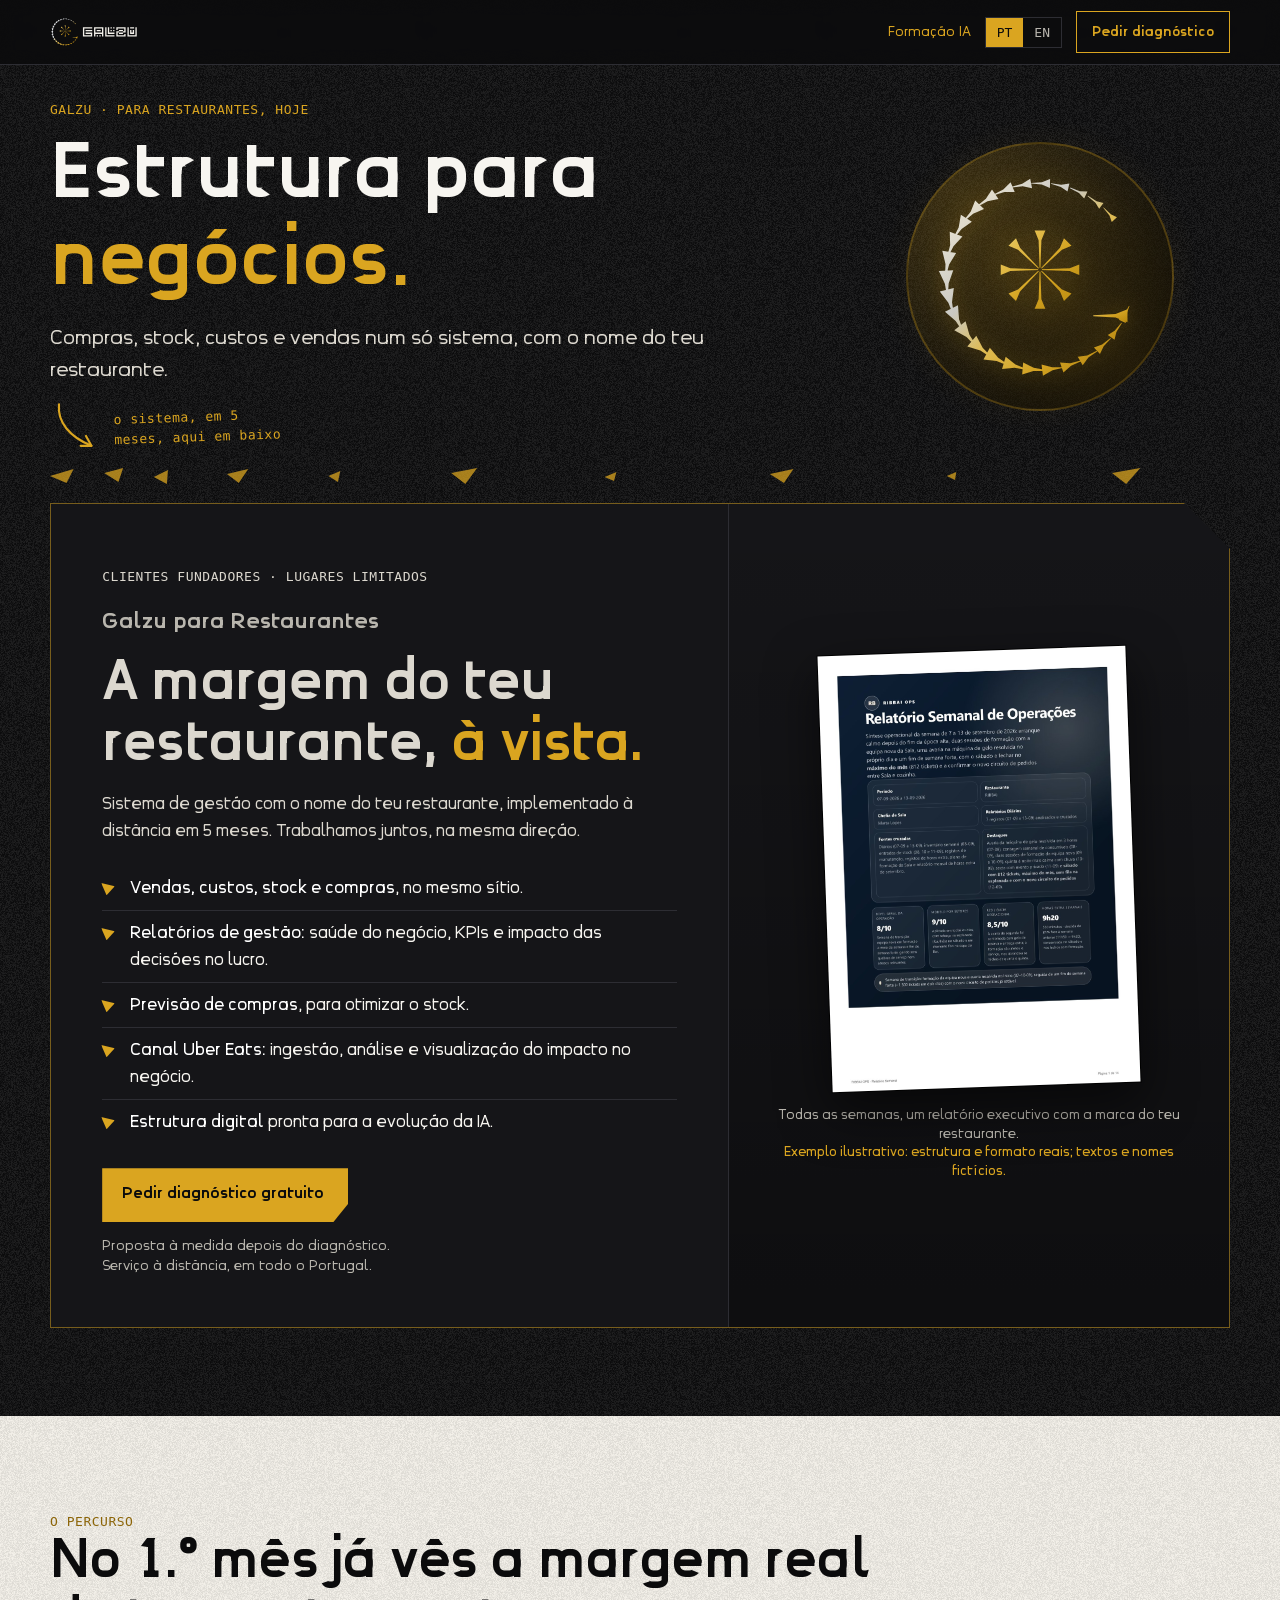
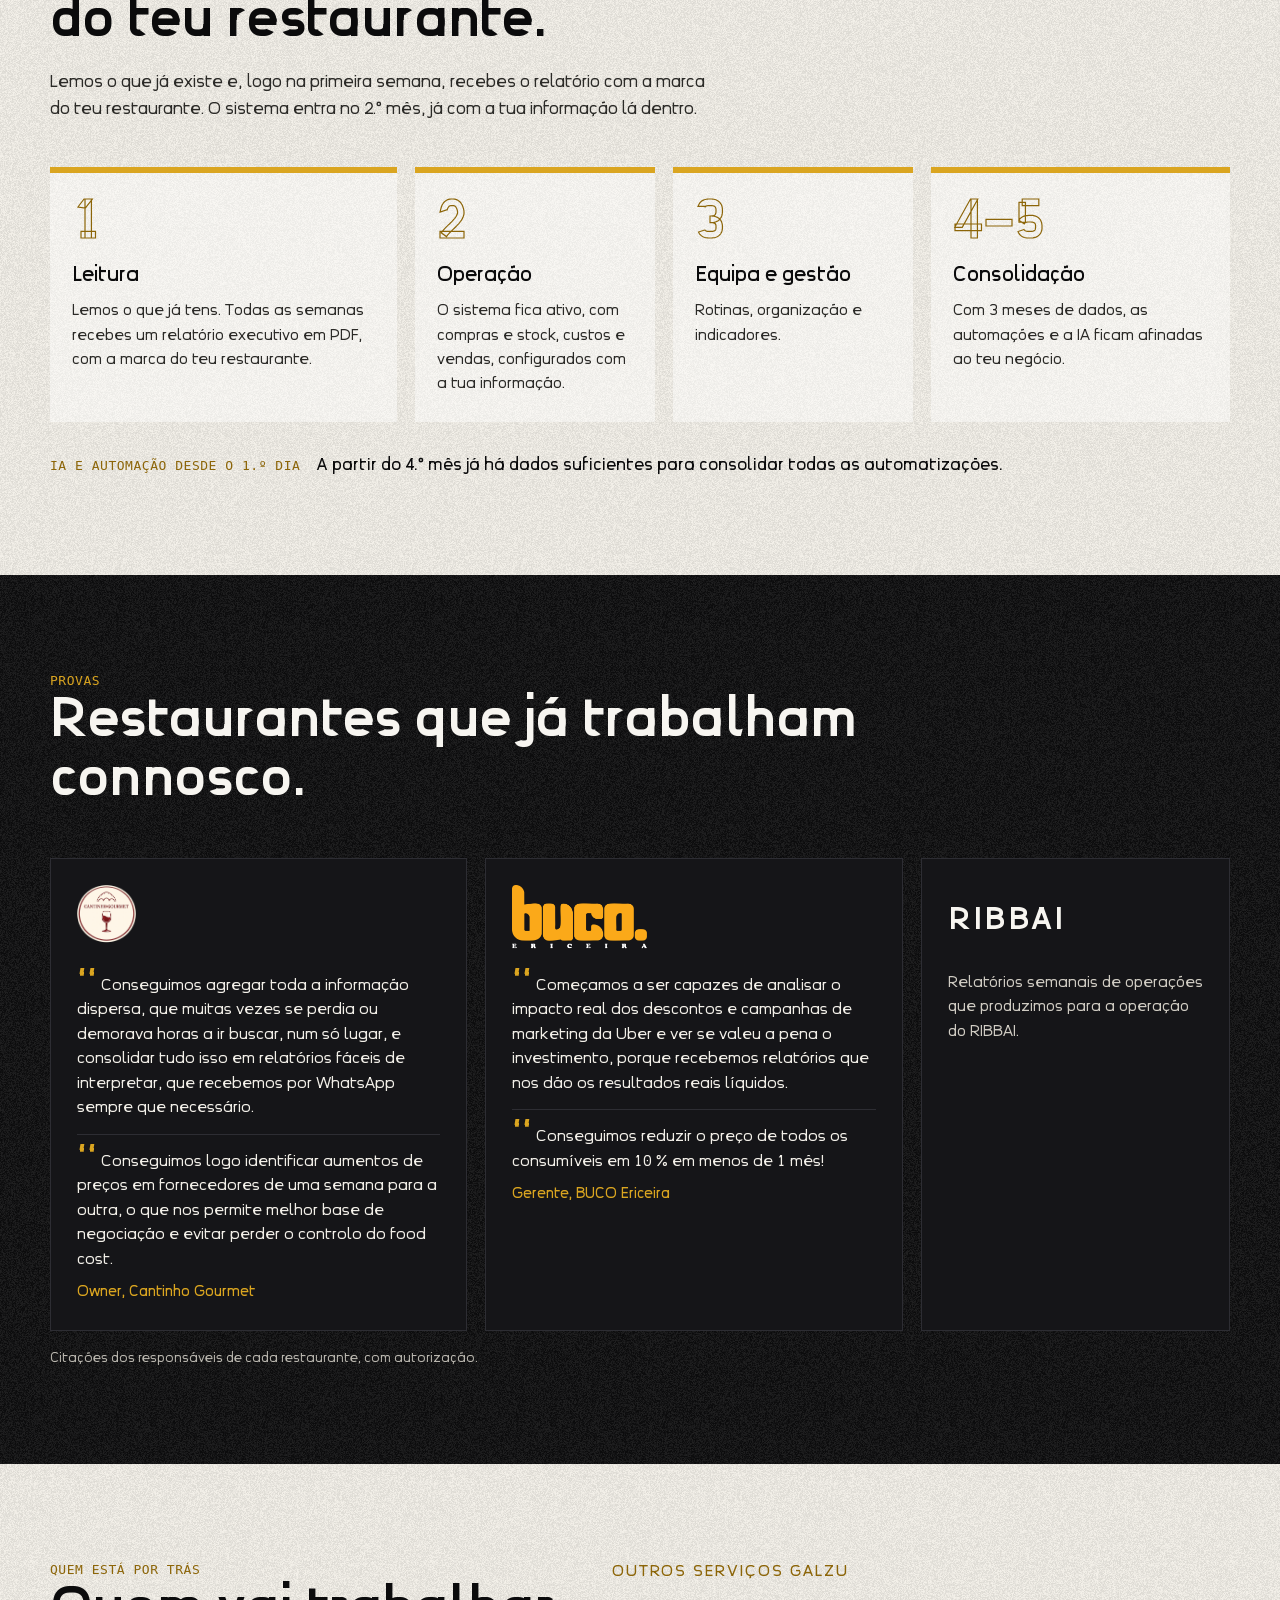
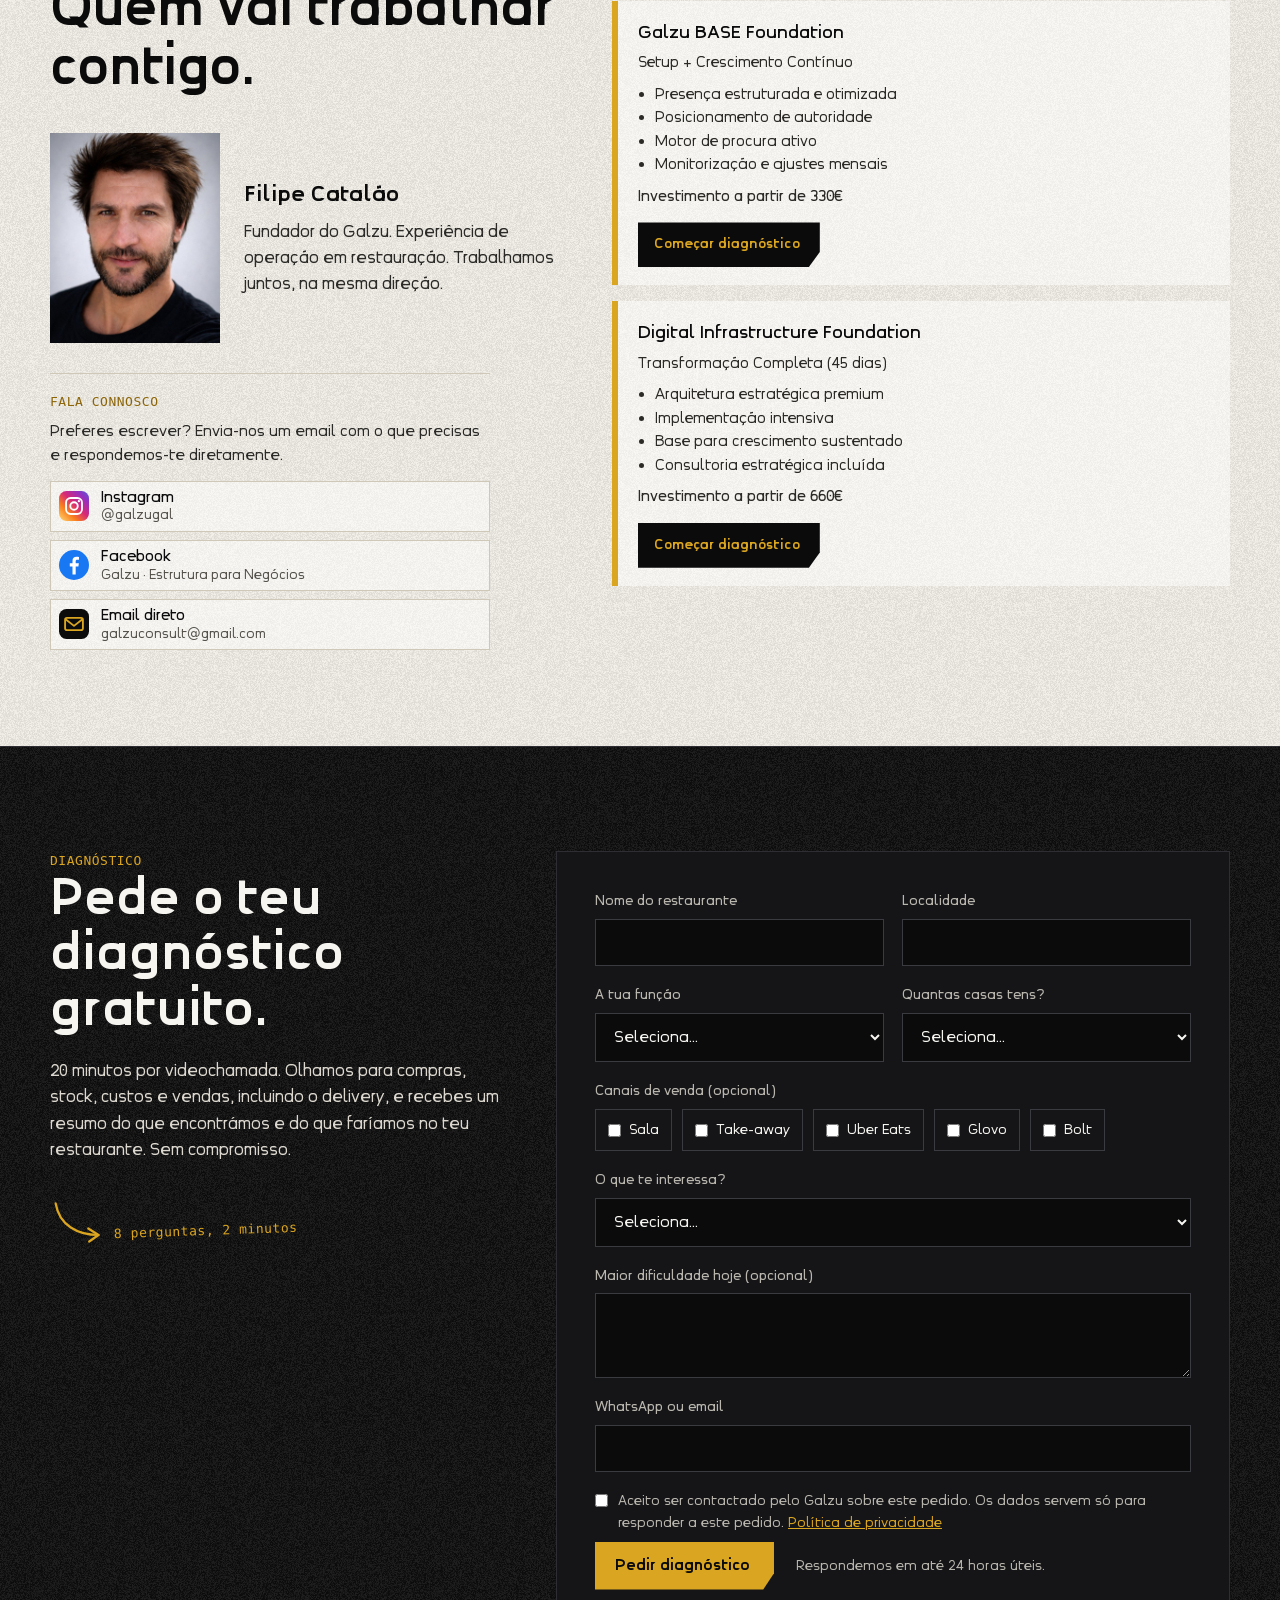
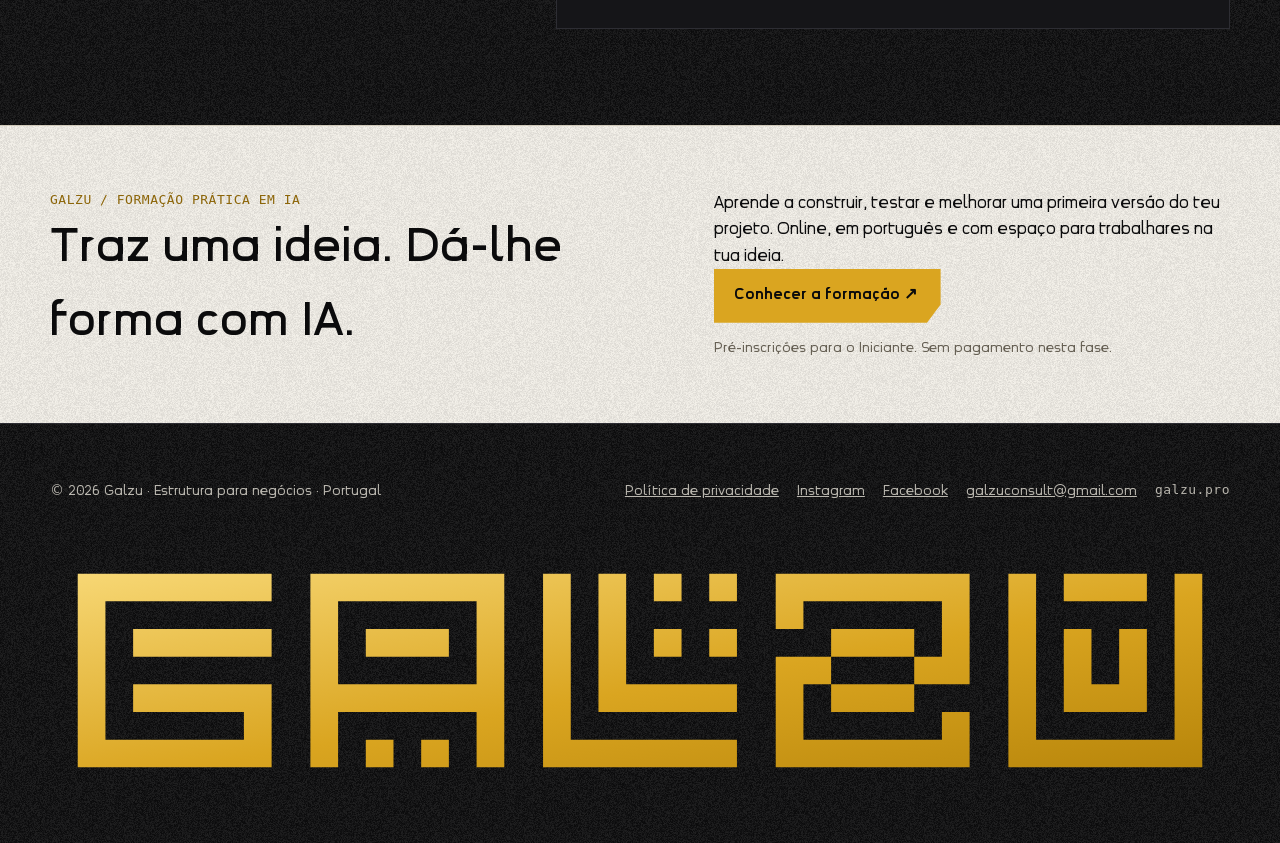
==== commit 8e6fb43f: "Add AI training pre-registration with Saturday schedule poll" ====
--- a/index.html
+++ b/index.html
@@ -12,7 +12,11 @@
 <meta property="og:description" content="A margem do teu restaurante, à vista. Diagnóstico gratuito de 20 minutos.">
 <meta property="og:url" content="https://galzu.pro">
 <meta name="theme-color" content="#0B0B0C">
+<link rel="icon" href="/favicon.ico" sizes="48x48">
 <link rel="icon" href="assets/galzu-favicon.svg" type="image/svg+xml">
+<link rel="icon" href="assets/galzu-favicon-48.png" type="image/png" sizes="48x48">
+<link rel="icon" href="assets/galzu-favicon-192.png" type="image/png" sizes="192x192">
+<link rel="apple-touch-icon" href="assets/apple-touch-icon.png">
 <style>
 /* Fonte própria Galzu Proto 1A r5 (WOFF em assets/fonts). Inter fica de reserva para os glifos que a r5 não cobre. */
 @font-face { font-family: 'Inter Display'; font-weight: 800; font-display: swap; src: url('assets/fonts/GalzuProto1Ar5-Bold.woff') format('woff'); }
@@ -251,6 +255,14 @@
   [data-enter], .passo.rev { opacity: 1; transform: none; transition: none; }
   html { scroll-behavior: auto; }
 }
+/* Formação: entrada para o percurso próprio, sem alterar o diagnóstico. */
+.formacao-nav { color: var(--gold); font-size: 14px; text-decoration: none; white-space: nowrap; }
+.formacao-home { padding: 64px 0; border-top: 1px solid #CFC8B8; }
+.formacao-home .wrap { display: grid; grid-template-columns: 1.2fr 1fr; align-items: center; gap: 44px; }
+.formacao-home h2 { font-size: clamp(2rem, 4vw, 3rem); max-width: 18em; }
+.formacao-home p { max-width: 34em; }
+.formacao-home small { display: block; margin-top: 14px; color: #655F53; }
+@media(max-width:700px) { .formacao-home .wrap { grid-template-columns: 1fr; gap: 20px; } .formacao-nav { font-size: 12px; } .nav { gap: 10px; } }
 </style>
 </head>
 <body>
@@ -260,6 +272,7 @@
   <div class="wrap">
     <a class="brand" href="#topo" aria-label="Galzu"><img src="assets/galzu-assinatura-horizontal-dark.svg" alt="Galzu"></a>
     <nav class="nav" aria-label="Principal">
+      <a class="formacao-nav" href="formacao.html" data-i18n="formacao_nav">Formação IA</a>
       <div class="lang" role="group" aria-label="Língua / Language">
         <button type="button" data-lang="pt" aria-pressed="true">PT</button>
         <button type="button" data-lang="en" aria-pressed="false">EN</button>
@@ -426,6 +439,9 @@
       </form>
     </div>
   </section>
+  <section class="paper formacao-home" aria-labelledby="formacao-heading">
+    <div class="wrap"><div><p class="etq mono" data-i18n="formacao_label">Galzu / Formação prática em IA</p><h2 id="formacao-heading" data-i18n="formacao_title">Traz uma ideia. Dá-lhe forma com IA.</h2></div><div><p data-i18n="formacao_desc">Aprende a construir, testar e melhorar uma primeira versão do teu projeto. Online, em português e com espaço para trabalhares na tua ideia.</p><a class="btn" href="formacao.html" data-i18n="formacao_cta">Conhecer a formação ↗</a><small data-i18n="formacao_note">Pré-inscrições para o Iniciante. Sem pagamento nesta fase.</small></div></div>
+  </section>
 </main>
 
 <footer class="dark">
@@ -436,6 +452,7 @@
 <script>
 (function () {
   var EN = {
+    formacao_nav: 'AI training', formacao_label: 'Galzu / Practical AI training', formacao_title: 'Bring an idea. Give it shape with AI.', formacao_desc: 'Learn to build, test and improve a first version of your project. Online, taught in Portuguese, with time to work on your own idea.', formacao_cta: 'Explore the training (PT) ↗', formacao_note: 'Beginner pre-registration. No payment at this stage.', 
     skip: 'Skip to the diagnosis request', cta_nav: 'Book a diagnosis', kick: 'Galzu · for restaurants, today',
     h1a: 'Structure for', h1b: 'businesses.', lead: 'Purchases, stock, costs and sales in one system, under your restaurant’s own name.',
     apont: 'the system, in 5 months, just below',
@@ -516,7 +533,8 @@
     if (!a) return;
     if (a.dataset && a.dataset.lang) { track('lingua', { idioma: a.dataset.lang }); return; }
     var h = a.getAttribute('href') || '';
-    if (h === '#diagnostico') {
+    if (h === 'formacao.html') { track('formacao_entrada', { posicao: a.closest('header') ? 'menu' : 'secao' }); }
+    else if (h === '#diagnostico') {
       track('cta_pedir_diagnostico', { posicao: a.classList.contains('skip') ? 'saltar' : a.closest('header') ? 'topo' : a.classList.contains('pack-cta') ? 'pacote' : a.closest('.card-main') ? 'card_principal' : 'outro' });
     } else if (h.indexOf('instagram.com') > -1) { track('contacto_clique', { canal: 'instagram' }); }
     else if (h.indexOf('facebook.com') > -1) { track('contacto_clique', { canal: 'facebook' }); }
@@ -571,3 +589,4 @@
 </script>
 </body>
 </html>
+
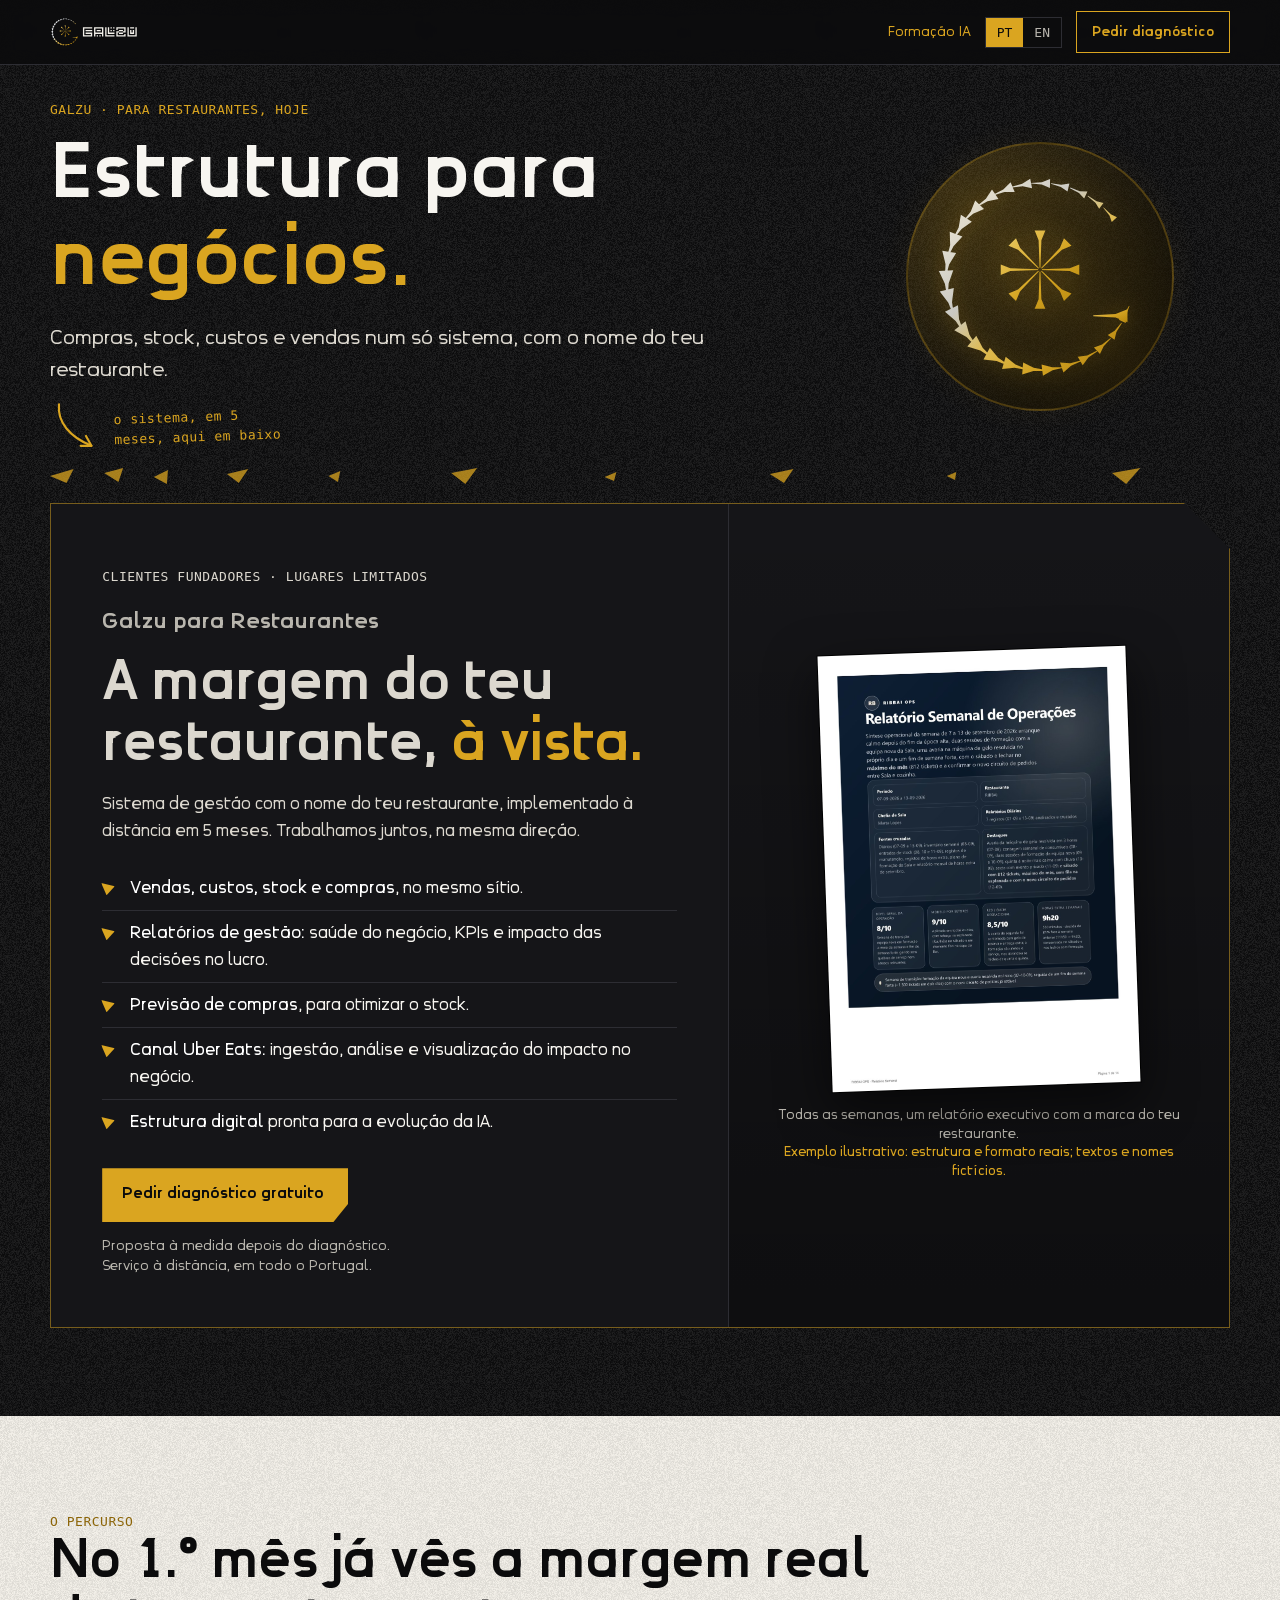
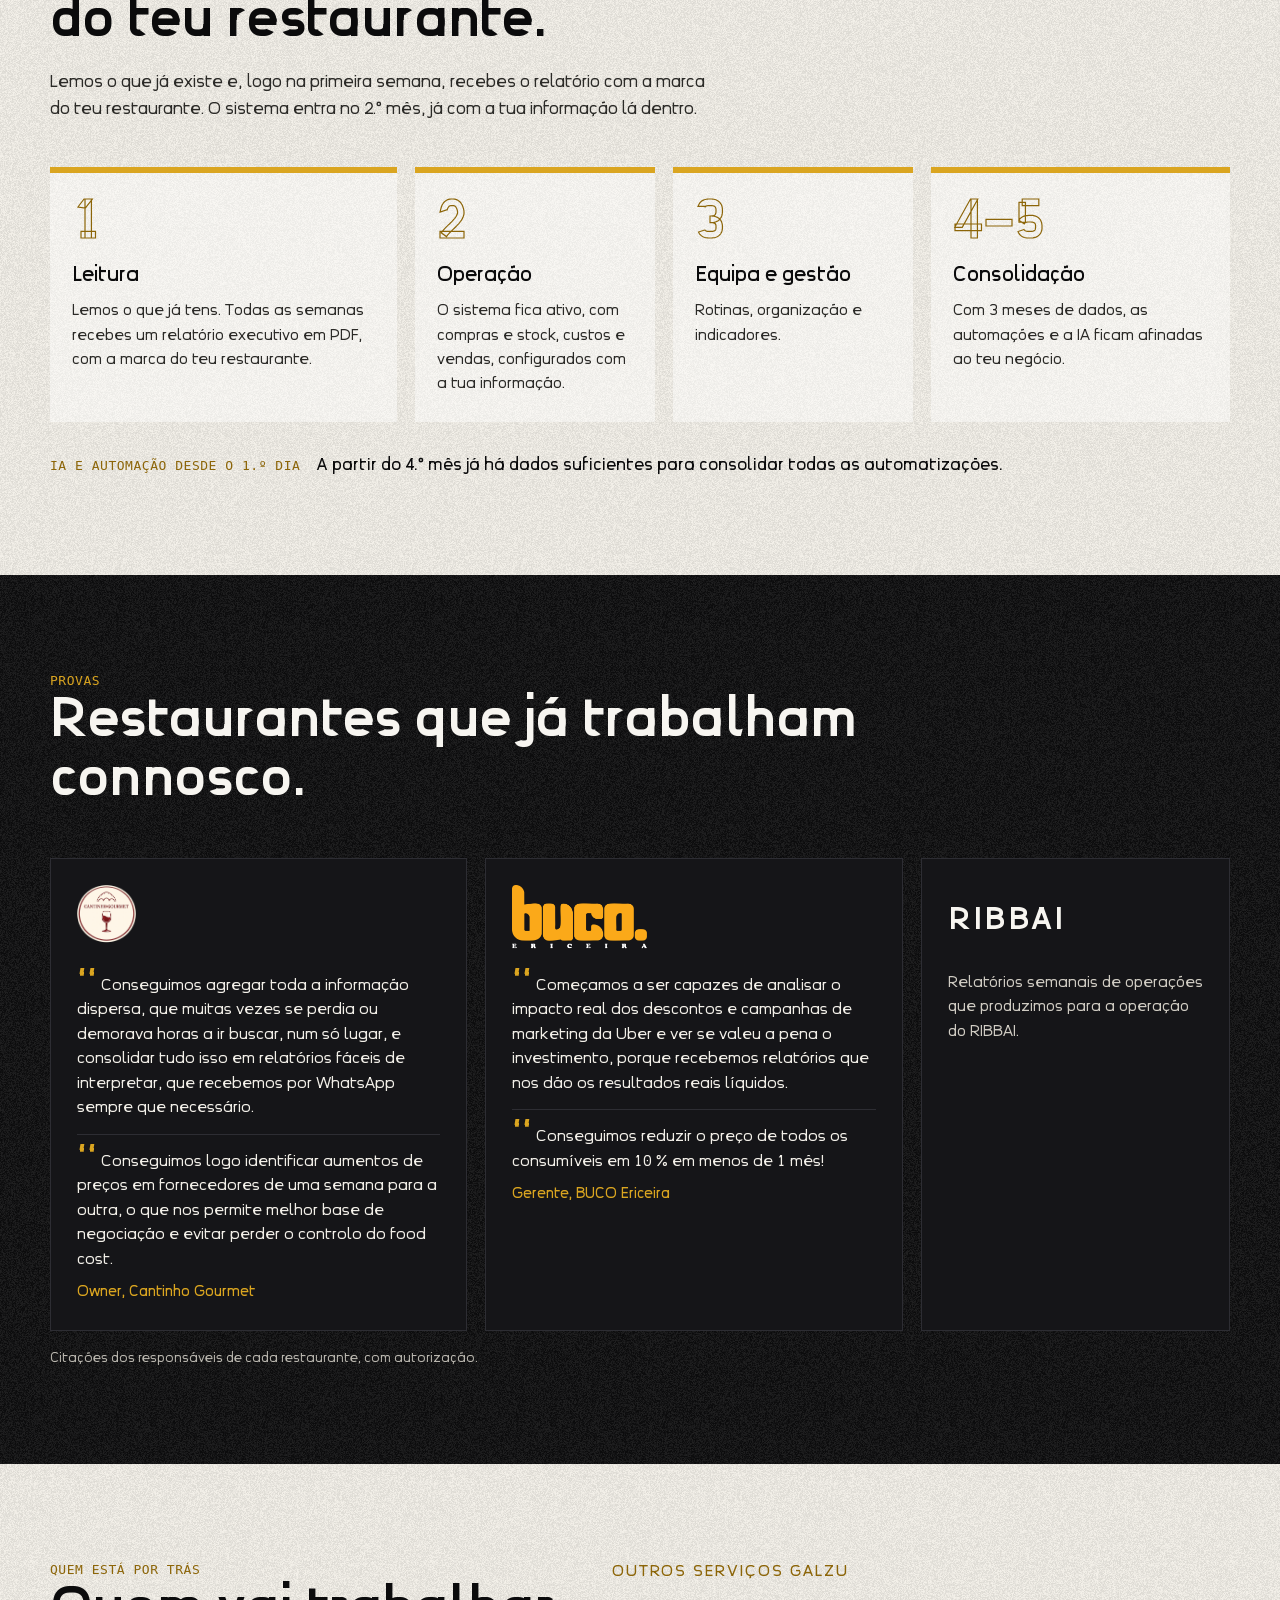
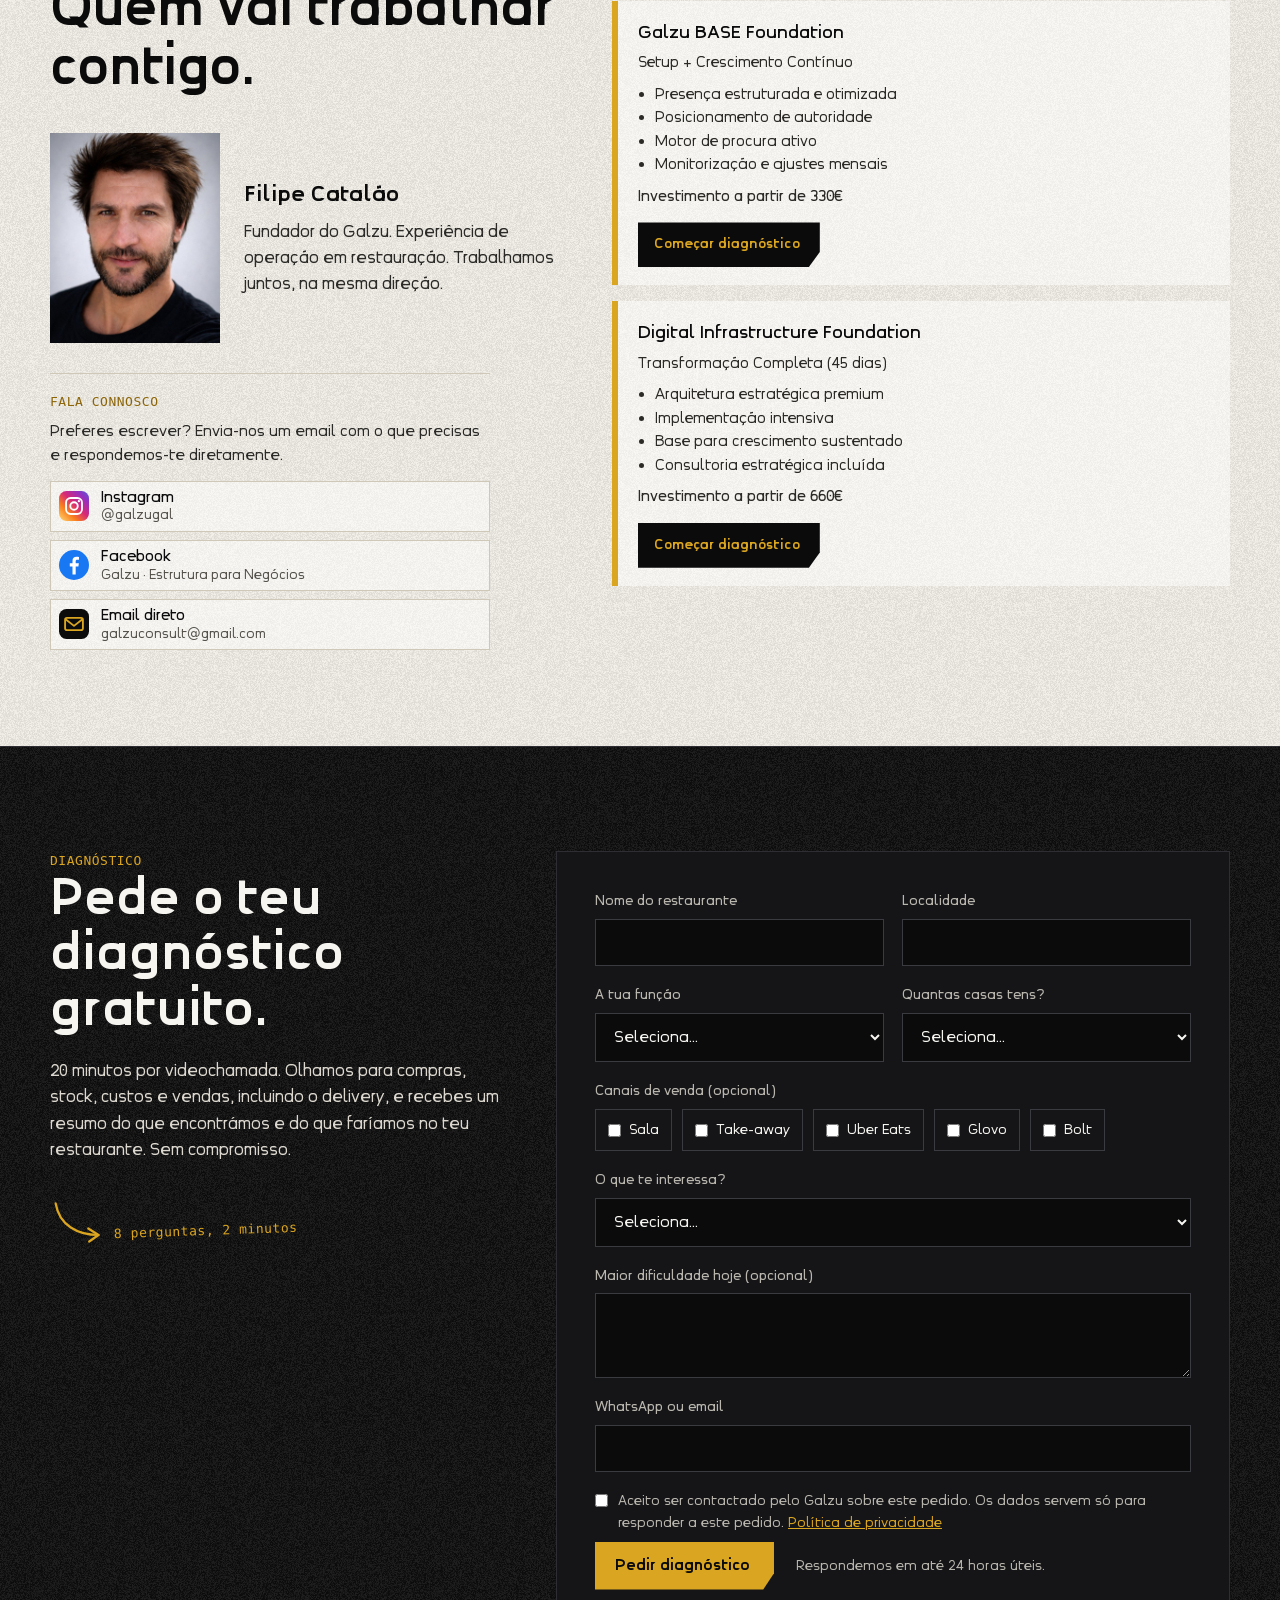
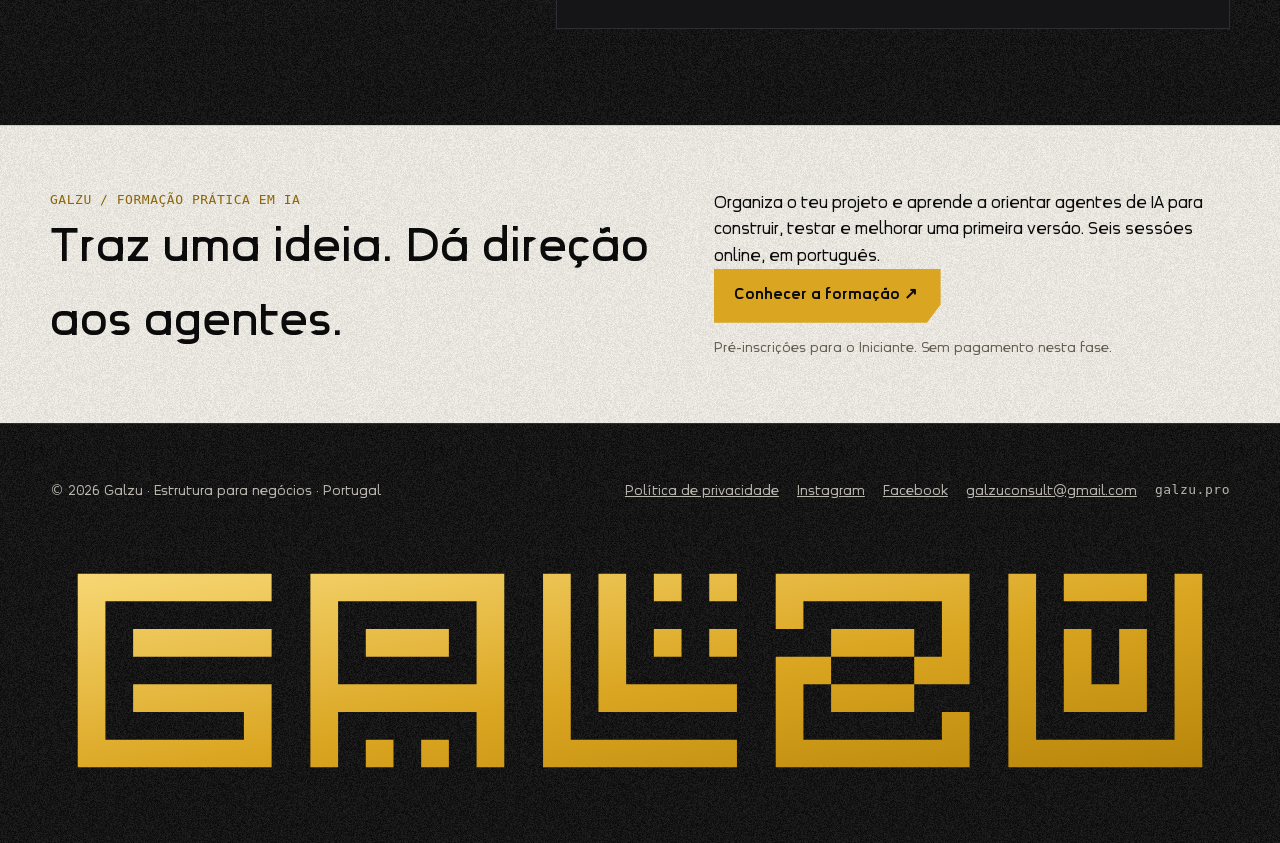
==== commit ab350ddd: "Atualiza Iniciante para organizar e executar projetos com agentes" ====
--- a/index.html
+++ b/index.html
@@ -440,7 +440,7 @@
     </div>
   </section>
   <section class="paper formacao-home" aria-labelledby="formacao-heading">
-    <div class="wrap"><div><p class="etq mono" data-i18n="formacao_label">Galzu / Formação prática em IA</p><h2 id="formacao-heading" data-i18n="formacao_title">Traz uma ideia. Dá-lhe forma com IA.</h2></div><div><p data-i18n="formacao_desc">Aprende a construir, testar e melhorar uma primeira versão do teu projeto. Online, em português e com espaço para trabalhares na tua ideia.</p><a class="btn" href="formacao.html" data-i18n="formacao_cta">Conhecer a formação ↗</a><small data-i18n="formacao_note">Pré-inscrições para o Iniciante. Sem pagamento nesta fase.</small></div></div>
+    <div class="wrap"><div><p class="etq mono" data-i18n="formacao_label">Galzu / Formação prática em IA</p><h2 id="formacao-heading" data-i18n="formacao_title">Traz uma ideia. Dá direção aos agentes.</h2></div><div><p data-i18n="formacao_desc">Organiza o teu projeto e aprende a orientar agentes de IA para construir, testar e melhorar uma primeira versão. Seis sessões online, em português.</p><a class="btn" href="formacao.html" data-i18n="formacao_cta">Conhecer a formação ↗</a><small data-i18n="formacao_note">Pré-inscrições para o Iniciante. Sem pagamento nesta fase.</small></div></div>
   </section>
 </main>
 
@@ -452,7 +452,7 @@
 <script>
 (function () {
   var EN = {
-    formacao_nav: 'AI training', formacao_label: 'Galzu / Practical AI training', formacao_title: 'Bring an idea. Give it shape with AI.', formacao_desc: 'Learn to build, test and improve a first version of your project. Online, taught in Portuguese, with time to work on your own idea.', formacao_cta: 'Explore the training (PT) ↗', formacao_note: 'Beginner pre-registration. No payment at this stage.', 
+    formacao_nav: 'AI training', formacao_label: 'Galzu / Practical AI training', formacao_title: 'Bring an idea. Give your agents direction.', formacao_desc: 'Organise your project and learn to guide AI agents to build, test and improve a first version. Six online sessions, taught in Portuguese.', formacao_cta: 'Explore the training (PT) ↗', formacao_note: 'Beginner pre-registration. No payment at this stage.', 
     skip: 'Skip to the diagnosis request', cta_nav: 'Book a diagnosis', kick: 'Galzu · for restaurants, today',
     h1a: 'Structure for', h1b: 'businesses.', lead: 'Purchases, stock, costs and sales in one system, under your restaurant’s own name.',
     apont: 'the system, in 5 months, just below',
